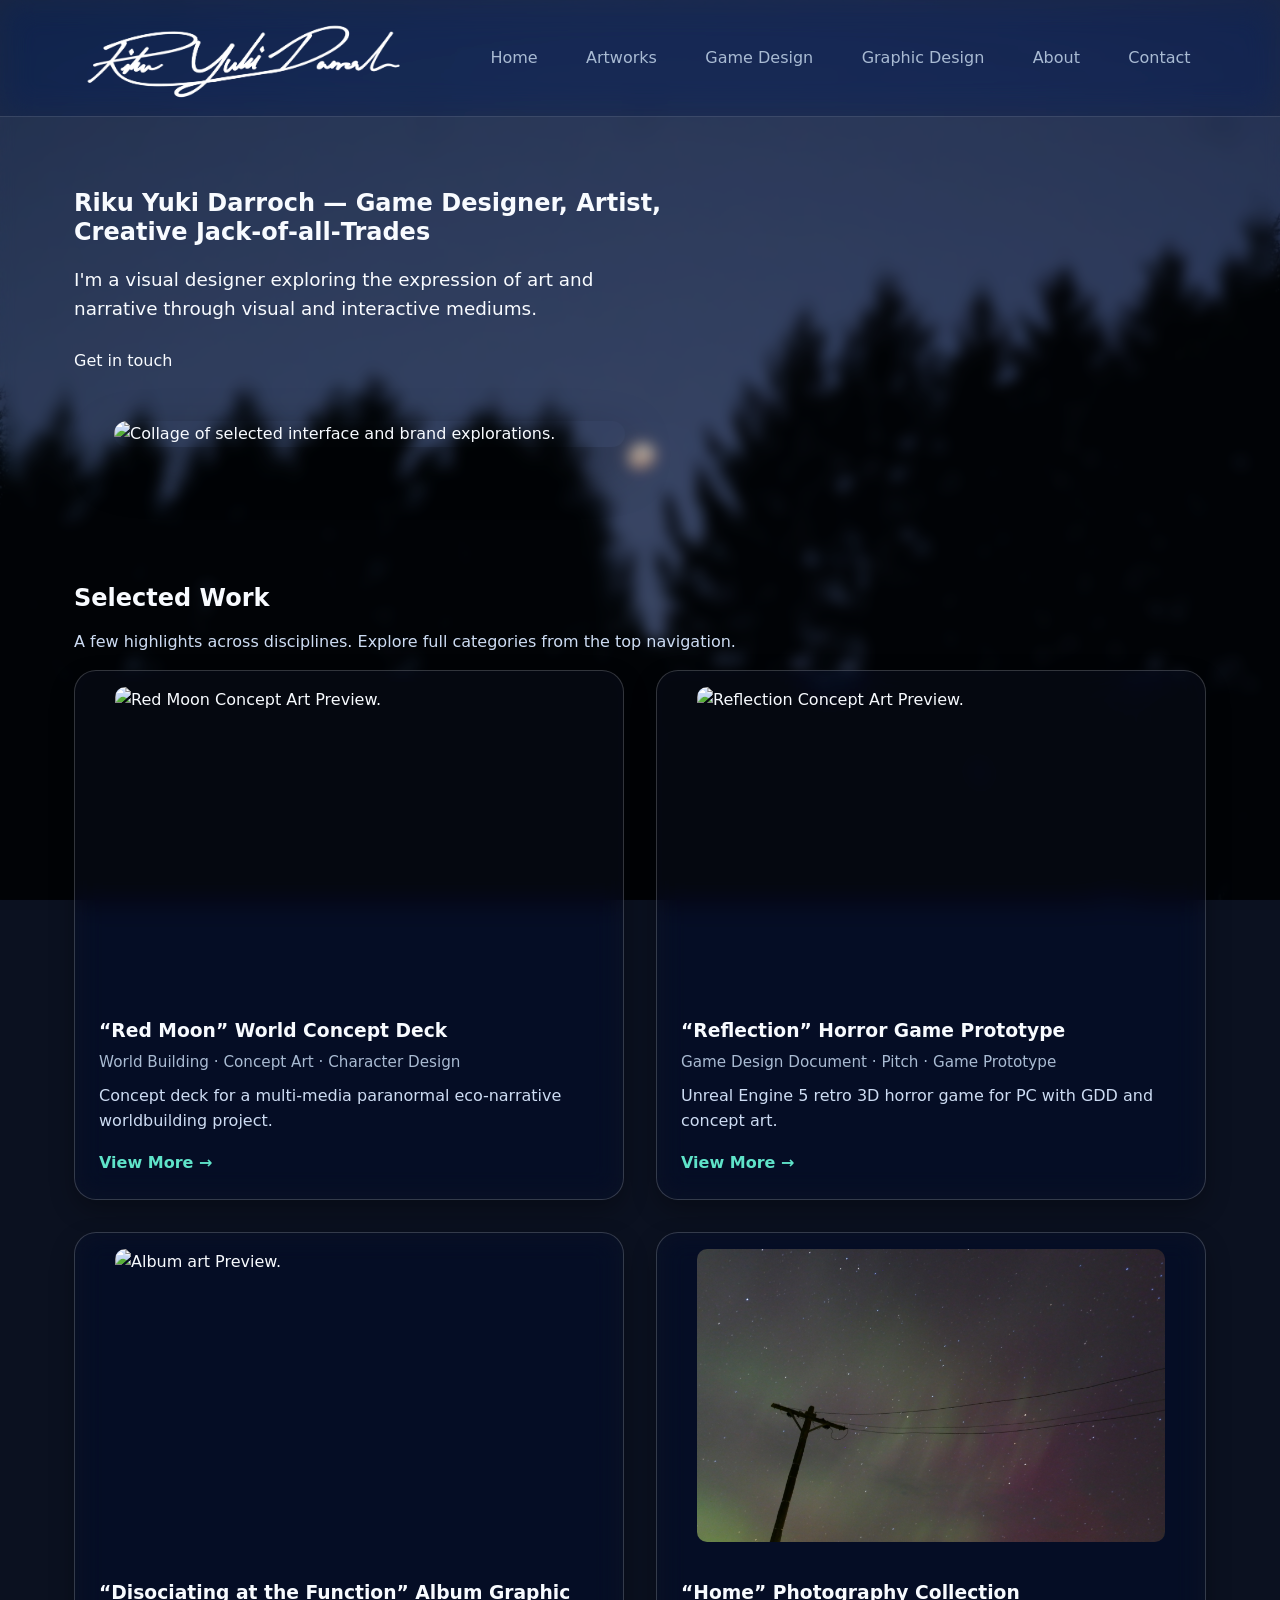
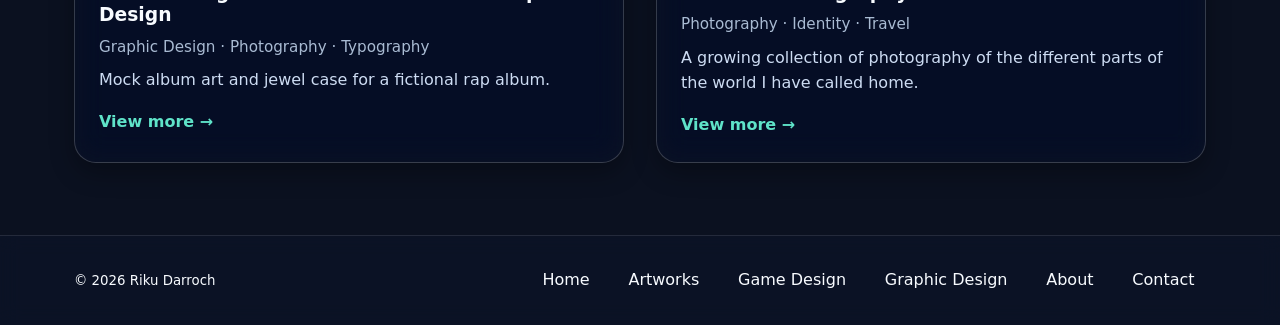
==== index.html @ 33947e93 "new project template page and changed contact page" ====
<!DOCTYPE html>
<html lang="en">
<head>
  <meta charset="UTF-8" />
  <meta name="viewport" content="width=device-width, initial-scale=1" />
  <title>Riku Yuki Darroch Portfolio</title>
  <meta name="description" content="Riku Yuki Darroch Portfolio" />
  <link rel="stylesheet" href="styles.css" />
  <style>
    :focus-visible { outline: 2px solid currentColor; outline-offset: 3px; }
    @media (prefers-reduced-motion: reduce) {
      *,*::before,*::after { animation-duration:.01ms!important; transition-duration:.01ms!important; scroll-behavior:auto!important; }
    }
    /* Inline helper – you can move this into styles.css */

  </style>
</head>
<body>

  <!-- Single background pair -->
  <div class="bg-image" aria-hidden="true"></div>
  <div class="bg-blur"  aria-hidden="true"></div>

  <a class="skip-link" href="#main-content">Skip to content</a>

 <header class="site-header" role="banner">
  <div class="container">
    <a class="brand" href="index.html" aria-label="Home">
      <img class="brand-logo" src="LOGO.png" alt="Riku Yuki Darroch logo" />
    </a>

    <nav class="site-nav" aria-label="Primary">
      <button class="nav-toggle" aria-expanded="false" aria-controls="primary-menu">
        <span class="sr-only">Toggle navigation</span>
        <span class="hamburger" aria-hidden="true"></span>
      </button>
      <ul id="primary-menu">
        <li><a href="index.html">Home</a></li>
        <li><a href="artworks.html">Artworks</a></li>
        <li><a href="game-design.html">Game Design</a></li>
        <li><a href="graphic-design.html">Graphic Design</a></li>
        <li><a href="about.html">About</a></li>
        <li><a href="contact.html">Contact</a></li>
      </ul>
    </nav>
  </div>
</header>
  <main id="main-content">
    <!-- Hero / Intro -->
    <section class="hero" aria-labelledby="hero-title">
      <div class="container">
        <div class="grid hero-grid">
          <div class="hero-content">
            <h1 id="hero-title">Riku Yuki Darroch — Game Designer, Artist, Creative Jack‑of‑all‑Trades</h1>
            <p class="lead">
              I'm a visual designer exploring the expression of art and narrative through visual and interactive mediums.
            </p>
            <div class="hero-cta">
              <a class="nav-link--cta" href="contact.html">Get in touch</a>
            </div>
          </div>
          <figure class="hero-figure">
            <img src="images/hero-cover.jpg" alt="Collage of selected interface and brand explorations." loading="eager" />
          </figure>
        </div>
      </div>
    </section>

    <!-- Selected Work -->
    <section id="work" class="work" aria-labelledby="work-title">
      <div class="container">
        <h2 id="work-title">Selected Work</h2>
        <p class="section-intro">A few highlights across disciplines. Explore full categories from the top navigation.</p>

        <div class="grid grid-portfolio">
          <!-- Card 1 -->
          <article class="card project">
            <a class="project-link" href="project-template.html">
              <figure class="project-thumb">
                <img src="almost done.png" alt="Red Moon Concept Art Preview." loading="lazy" />
              </figure>
              <div class="project-meta">
                <h3 class="project-title">“Red Moon” World Concept Deck</h3>
                <p class="project-tags">World Building · Concept Art · Character Design</p>
                <p class="project-blurb">Concept deck for a multi‑media paranormal eco‑narrative worldbuilding project.</p>
                <span class="project-cta">View More →</span>
              </div>
            </a>
          </article>

          <!-- Card 2 -->
          <article class="card project">
            <a class="project-link" href="case-studies/project-02.html">
              <figure class="project-thumb">
                <img src="images/project-02-thumb.jpg" alt="Reflection Concept Art Preview." loading="lazy" />
              </figure>
              <div class="project-meta">
                <h3 class="project-title">“Reflection” Horror Game Prototype</h3>
                <p class="project-tags">Game Design Document · Pitch · Game Prototype</p>
                <p class="project-blurb">Unreal Engine 5 retro 3D horror game for PC with GDD and concept art.</p>
                <span class="project-cta">View More →</span>
              </div>
            </a>
          </article>

          <!-- Card 3 -->
          <article class="card project">
            <a class="project-link" href="case-studies/project-03.html">
              <figure class="project-thumb">
                <img src="album cover art.png" alt="Album art Preview." loading="lazy" />
              </figure>
              <div class="project-meta">
                <h3 class="project-title">“Disociating at the Function” Album Graphic Design</h3>
                <p class="project-tags">Graphic Design · Photography · Typography</p>
                <p class="project-blurb">Mock album art and jewel case for a fictional rap album.</p>
                <span class="project-cta">View more →</span>
              </div>
            </a>
          </article>

          <!-- Card 4 -->
          <article class="card project">
            <a class="project-link" href="case-studies/project-04.html">
              <figure class="project-thumb">
                <img src="3E7825E3-E6DF-45F9-88AA-05536A53BCD9-7484-000002D0C700F917.jpg" alt="Photography Preview." loading="lazy" />
              </figure>
              <div class="project-meta">
                <h3 class="project-title">“Home” Photography Collection</h3>
                <p class="project-tags">Photography · Identity · Travel</p>
                <p class="project-blurb">A growing collection of photography of the different parts of the world I have called home.</p>
                <span class="project-cta">View more →</span>
              </div>
            </a>
          </article>
        </div>
      </div>
    </section>
  </main>

  <footer class="site-footer">
    <div class="container footer-grid">
      <small>&copy; <span id="year"></span> Riku Darroch</small>
      <nav aria-label="Footer">
        <ul class="footer-links">
          <li><a href="index.html" aria-current="page">Home</a></li>
          <li><a href="artworks.html">Artworks</a></li>
          <li><a href="game-design.html">Game Design</a></li>
          <li><a href="graphic-design.html">Graphic Design</a></li>
          <li><a href="about.html">About</a></li>
          <li><a class="nav-link--cta" href="contact.html">Contact</a></li>
        </ul>
      </nav>
    </div>
  </footer>

  <script>
    // Year
    document.getElementById('year').textContent = new Date().getFullYear();

    // Mobile nav toggle
    const toggle = document.querySelector('.nav-toggle');
    const menu = document.getElementById('primary-menu');
    if (toggle && menu) {
      toggle.addEventListener('click', () => {
        const expanded = toggle.getAttribute('aria-expanded') === 'true';
        toggle.setAttribute('aria-expanded', String(!expanded));
        menu.classList.toggle('open', !expanded);
      });
    }
  </script>
</body>
</html>
---- styles.css ----
/*
  styles.css — Dusk Bebop GLASS (Lower-Blur) Theme
  Change request: dial Gaussian blur DOWN for background veil + glass panels.
  - Background photo behind everything
  - Softer blur veil (from 20px → 14px)
  - Glass panels reduced (22/26/20px → 16/18/14px)
  - Corner lens refraction reduced (32px → 22px)
  - No film grain, no logo glow
  Image file: AA592C54-6F62-449D-886C-AB0933FF5377-3468-000000D1F13F3296.jpg
*/

/* =============================
   1) Tokens (solid poster tones)
   ============================= */
:root{
  --ink-900:#07090d;    --ink-800:#0b1120;    --ink-700:#101a33;    --ink-600:#162449;
  --text-100:#f8fbff;   --text-200:#cddcf3;   --text-300:#a9bbd3;
  --moon:#f1e6c7;       --cyan:#00e0ff;       --teal:#5fe3c9;       --coral:#ff5470;
  --line-1:#283a60;     --line-0:#1f2c49;
  --radius:14px; --radius-lg:22px;
  --shadow-0:0 10px 24px rgba(0,0,0,.30);
  --shadow-1:0 20px 48px rgba(0,0,0,.40);
  --max-w:1180px;
  --space-1:.25rem; --space-2:.5rem; --space-3:.75rem; --space-4:1rem; --space-5:1.5rem; --space-6:2rem; --space-7:3rem; --space-8:4.5rem;
  --font: ui-sans-serif, system-ui, -apple-system, Segoe UI, Inter, Roboto, Helvetica, Arial, "Apple Color Emoji", "Segoe UI Emoji";
}
@media (prefers-color-scheme: dark){ :root{ color-scheme: dark; } }

/* =============================
   2) Base
   ============================= */
*{ box-sizing:border-box; }
html,body{ height:100%; }
body{ margin:0; font-family:var(--font); line-height:1.6; color:var(--text-100); background: var(--ink-800); position:relative; overflow-x:hidden; }
img{ display:block; max-width:100%; height:auto; border-radius:calc(var(--radius) - 4px); }
a{ color:inherit; text-decoration:none; }
p{ color:var(--text-200); }

h1,h2,h3{ line-height:1.2; margin:0 0 var(--space-4); color:var(--text-100); }
.lead{ font-size:1.15rem; color:var(--text-100); }
.muted{ color:var(--text-300); }

.container{ width:100%; max-width:var(--max-w); margin-inline:auto; padding:0 var(--space-5); position:relative; z-index:3; }
.grid{ display:grid; gap:var(--space-6); }

:focus-visible{ outline:2px solid var(--cyan); outline-offset:3px; }
.skip-link{ position:absolute; left:-9999px; top:auto; width:1px; height:1px; overflow:hidden; z-index:10; }
.skip-link:focus-visible{ left:var(--space-4); top:var(--space-4); padding:var(--space-3) var(--space-4); background:var(--cyan); color:#001018; border-radius:8px; font-weight:800; }

/* =============================
   3) Background layers
   ============================= */
.bg-image{
  position:fixed; inset:0; z-index:0;
  background-image:url('AA592C54-6F62-449D-886C-AB0933FF5377-3468-000000D1F13F3296.jpg');
  background-size:cover; background-position:center 40%; background-repeat:no-repeat; transform:translateZ(0);
}
.bg-blur{
  position:fixed; inset:0; z-index:1;
  background-color: rgba(5, 10, 20, .30);
  backdrop-filter: blur(7px);
  -webkit-backdrop-filter: blur(14px);
}

/* =============================
   4) Glass system (reduced blur) + corner refraction
   ============================= */
.glass{
  position: relative; background-color: rgba(16, 26, 51, .36);
  border: 1px solid rgba(255,255,255,.18); border-radius: var(--radius-lg,22px);
  box-shadow: var(--shadow-0);
  backdrop-filter: blur(16px) saturate(145%) contrast(110%);
  -webkit-backdrop-filter: blur(16px) saturate(145%) contrast(110%);
}
.glass--heavy{ backdrop-filter: blur(18px) saturate(155%) contrast(112%); -webkit-backdrop-filter: blur(18px) saturate(155%) contrast(112%); }

.glass::before{
  content:""; position:absolute; inset:0; pointer-events:none; border-radius:inherit;
  backdrop-filter: blur(22px) saturate(160%);
  -webkit-backdrop-filter: blur(22px) saturate(160%);
  -webkit-mask:
    radial-gradient(30px 30px at 16px 16px, #000 96%, transparent 100%),
    radial-gradient(30px 30px at calc(100% - 16px) 16px, #000 96%, transparent 100%),
    radial-gradient(30px 30px at 16px calc(100% - 16px), #000 96%, transparent 100%),
    radial-gradient(30px 30px at calc(100% - 16px) calc(100% - 16px), #000 96%, transparent 100%);
  mask:
    radial-gradient(30px 30px at 16px 16px, #000 96%, transparent 100%),
    radial-gradient(30px 30px at calc(100% - 16px) 16px, #000 96%, transparent 100%),
    radial-gradient(30px 30px at 16px calc(100% - 16px), #000 96%, transparent 100%),
    radial-gradient(30px 30px at calc(100% - 16px) calc(100% - 16px), #000 96%, transparent 100%);
  box-shadow: inset 0 0 0 1px rgba(255,255,255,.06), inset 0 0 28px rgba(255,255,255,.05);
}
.glass::after{ content:""; position:absolute; inset:0; pointer-events:none; border-radius:inherit; border:1px solid rgba(255,255,255,.08); clip-path: inset(1px round calc(var(--radius-lg,22px) - 1px)); opacity:.9; }

/* =============================
   5) Header / Nav — glass, no glow
   ============================= */
/* Brand image logo — cleaner, bigger, no border */
.brand-logo{
  display:block;
  height:72px;           /* INCREASED size (was 56px) */
  width:auto;
  border-radius:0;       /* remove rounding */
  border:none;           /* remove border */
  box-shadow:none;       /* remove shadow */
  background:transparent;
  object-fit:contain;
}

/* Even larger on desktops */
@media (min-width: 900px){
  .brand-logo{
    height:84px;        /* looks great on wide navbars */
  }
}

/* Smaller on narrow phones */
@media (max-width: 480px){
  .brand-logo{
    height:60px;
  }
}

.site-header{
  position:sticky; top:0; z-index:5;
  background-color: rgba(16, 26, 51, .30);
  border-bottom:1px solid rgba(255,255,255,.14);
  backdrop-filter: blur(16px) saturate(145%) contrast(108%);
  -webkit-backdrop-filter: blur(16px) saturate(145%) contrast(108%);
}
.site-header .container{ display:flex; align-items:center; justify-content:space-between; padding:1.0rem var(--space-5); }
.brand{ display:flex; align-items:center; gap:.9rem; text-decoration:none; }

.site-nav ul{ list-style:none; display:flex; align-items:center; gap:1.1rem; margin:0; padding:0; }
.site-nav a{ display:inline-block; padding:.55rem .9rem; line-height:1; border-radius:10px; color:var(--text-300); border:1px solid transparent; }
.site-nav a:hover, .site-nav a:focus-visible{ color:var(--text-100); background-color: rgba(22,36,73,.40); border-color: rgba(255,255,255,.16); box-shadow: 0 6px 16px rgba(0,0,0,.22); }
.site-nav a[aria-current="page"]{ color:#061018; background-color: var(--moon); border-color: var(--moon); }

.nav-toggle{ display:none; width:52px; height:52px; border-radius:12px; border:1px solid rgba(255,255,255,.16); background-color: rgba(22,36,73,.40); color:var(--text-100); backdrop-filter: blur(8px); -webkit-backdrop-filter: blur(8px); }
.hamburger{ width:22px; height:2px; background:currentColor; position:relative; }
.hamburger::before,.hamburger::after{ content:""; position:absolute; left:0; width:22px; height:2px; background:currentColor; }
.hamburger::before{ top:-7px; } .hamburger::after{ top:7px; }
@media (max-width:900px){
  .nav-toggle{ display:block; }
  .site-nav ul{ position:absolute; right:var(--space-5); top: calc(56px + 18px); display:none; flex-direction:column; gap:.7rem; background-color: rgba(16,26,51,.38); border:1px solid rgba(255,255,255,.16); padding:.9rem; border-radius:14px; min-width:230px; backdrop-filter: blur(12px) saturate(135%); -webkit-backdrop-filter: blur(12px) saturate(135%); box-shadow: var(--shadow-1); }
  .site-nav ul.open{ display:flex; }
  .site-nav a{ width:100%; }
}

/* =============================
   6) Sections
   ============================= */
section{ padding: var(--space-8) 0; border-top: 1px solid rgba(255,255,255,.08); }
.hero{ padding: var(--space-8) 0 var(--space-7); border-top:none; }
.hero .container{ display:grid; grid-template-columns:1.2fr 1fr; gap: var(--space-7); align-items:center; }
@media (max-width:960px){ .hero .container{ grid-template-columns:1fr; } }
.hero-figure img{ border-radius: var(--radius-lg); box-shadow: var(--shadow-1); }
.hero-cta{ display:flex; gap: var(--space-4); margin-top: var(--space-5); }

/* =============================
   7) Cards / Grids — glass panels
   ============================= */
.grid-portfolio{ grid-template-columns:repeat(2,minmax(0,1fr)); }
@media (max-width:900px){ .grid-portfolio{ grid-template-columns:1fr; } }
.card{ position:relative; overflow:hidden; border-radius: var(--radius-lg); border:1px solid rgba(255,255,255,.18); background-color: rgba(16,26,51,.32); backdrop-filter: blur(14px) saturate(140%) contrast(108%); -webkit-backdrop-filter: blur(14px) saturate(140%) contrast(108%); box-shadow: var(--shadow-0); transition: transform .15s ease, box-shadow .2s ease, background-color .2s ease; }
.card:hover{ background-color: rgba(16,26,51,.38); transform: translateY(-2px); box-shadow: 0 18px 44px rgba(0,0,0,.40); }
.card.glass{}

.project-thumb img{ aspect-ratio:16/10; object-fit:cover; }
.project-meta{ padding: var(--space-5); }
.project-title{ margin: 0 0 var(--space-2); }
.project-tags{ color: var(--text-300); font-size:.95rem; margin:0 0 var(--space-2); }
.project-blurb{ color: var(--text-200); margin:0 0 var(--space-4); }
.project-cta{ color: var(--teal); font-weight:800; }

/* =============================
   8) Forms — inset glass fields
   ============================= */
.contact-form{ display:grid; gap: var(--space-4); max-width: 720px; }
.form-row{ display:grid; gap:.5rem; }
input,textarea{ width:100%; padding:.95rem 1rem; border-radius:12px; border:1px solid rgba(255,255,255,.16); background-color: rgba(16,26,51,.32); color:var(--text-100); backdrop-filter: blur(12px) saturate(135%); -webkit-backdrop-filter: blur(12px) saturate(135%); }
input::placeholder,textarea::placeholder{ color:#8ea0bd; }
input:focus-visible,textarea:focus-visible{ border-color: var(--cyan); outline-color: var(--cyan); }
/* ===== About page layout (image left, text right) ===== */
/* ===== About page layout (image left, text right) ===== */
.about-grid{
  display: grid;
  /* ⬆️ Increase the image column width to ~halfway back to original */
  grid-template-columns: min(420px, 45vw) 1fr; /* image ~420px max, up to 45% of viewport */
  gap: var(--space-7);
  align-items: start;
}

/* Portrait column — allow larger max width */
.about-photo{
  max-width: 420px;      /* was 280px; bigger but still controlled */
}
.about-photo img{
  width: 100%;
  height: auto;
  border-radius: var(--radius-lg);
  box-shadow: var(--shadow-1);
  object-fit: cover;
}

/* Text column */
.about-content{
  display: grid;
  gap: var(--space-5);
}

/* Tighter list spacing */
.about-list{
  margin: var(--space-3) 0;
  padding-left: 1.25em;
  color: var(--text-200);
}
.about-list li{ margin-bottom: .4rem; }

/* Responsive: stack on small screens */
@media (max-width: 900px){
  .about-grid{
    grid-template-columns: 1fr;
  }
  /* On small screens, keep the image a bit larger but still balanced */
  .about-photo{
    max-width: 520px;    /* allow a touch more width when stacked */
    margin-inline: auto; /* center the image above the text */
  }
}

/* =============================
   9) Footer — glass strip
   ============================= */
.site-footer{ border-top:1px solid rgba(255,255,255,.10); background-color: rgba(16,26,51,.30); backdrop-filter: blur(10px); -webkit-backdrop-filter: blur(10px); padding: var(--space-6) 0; }
.footer-grid{ display:flex; align-items:center; justify-content:space-between; gap:1rem; }
.footer-links{ list-style:none; display:flex; align-items:center; gap:1rem; margin:0; padding:0; }
.footer-links a{ padding:.45rem .65rem; border-radius:8px; border:1px solid transparent; }
.footer-links a:hover{ background-color: rgba(22,36,73,.36); border-color: rgba(255,255,255,.16); }
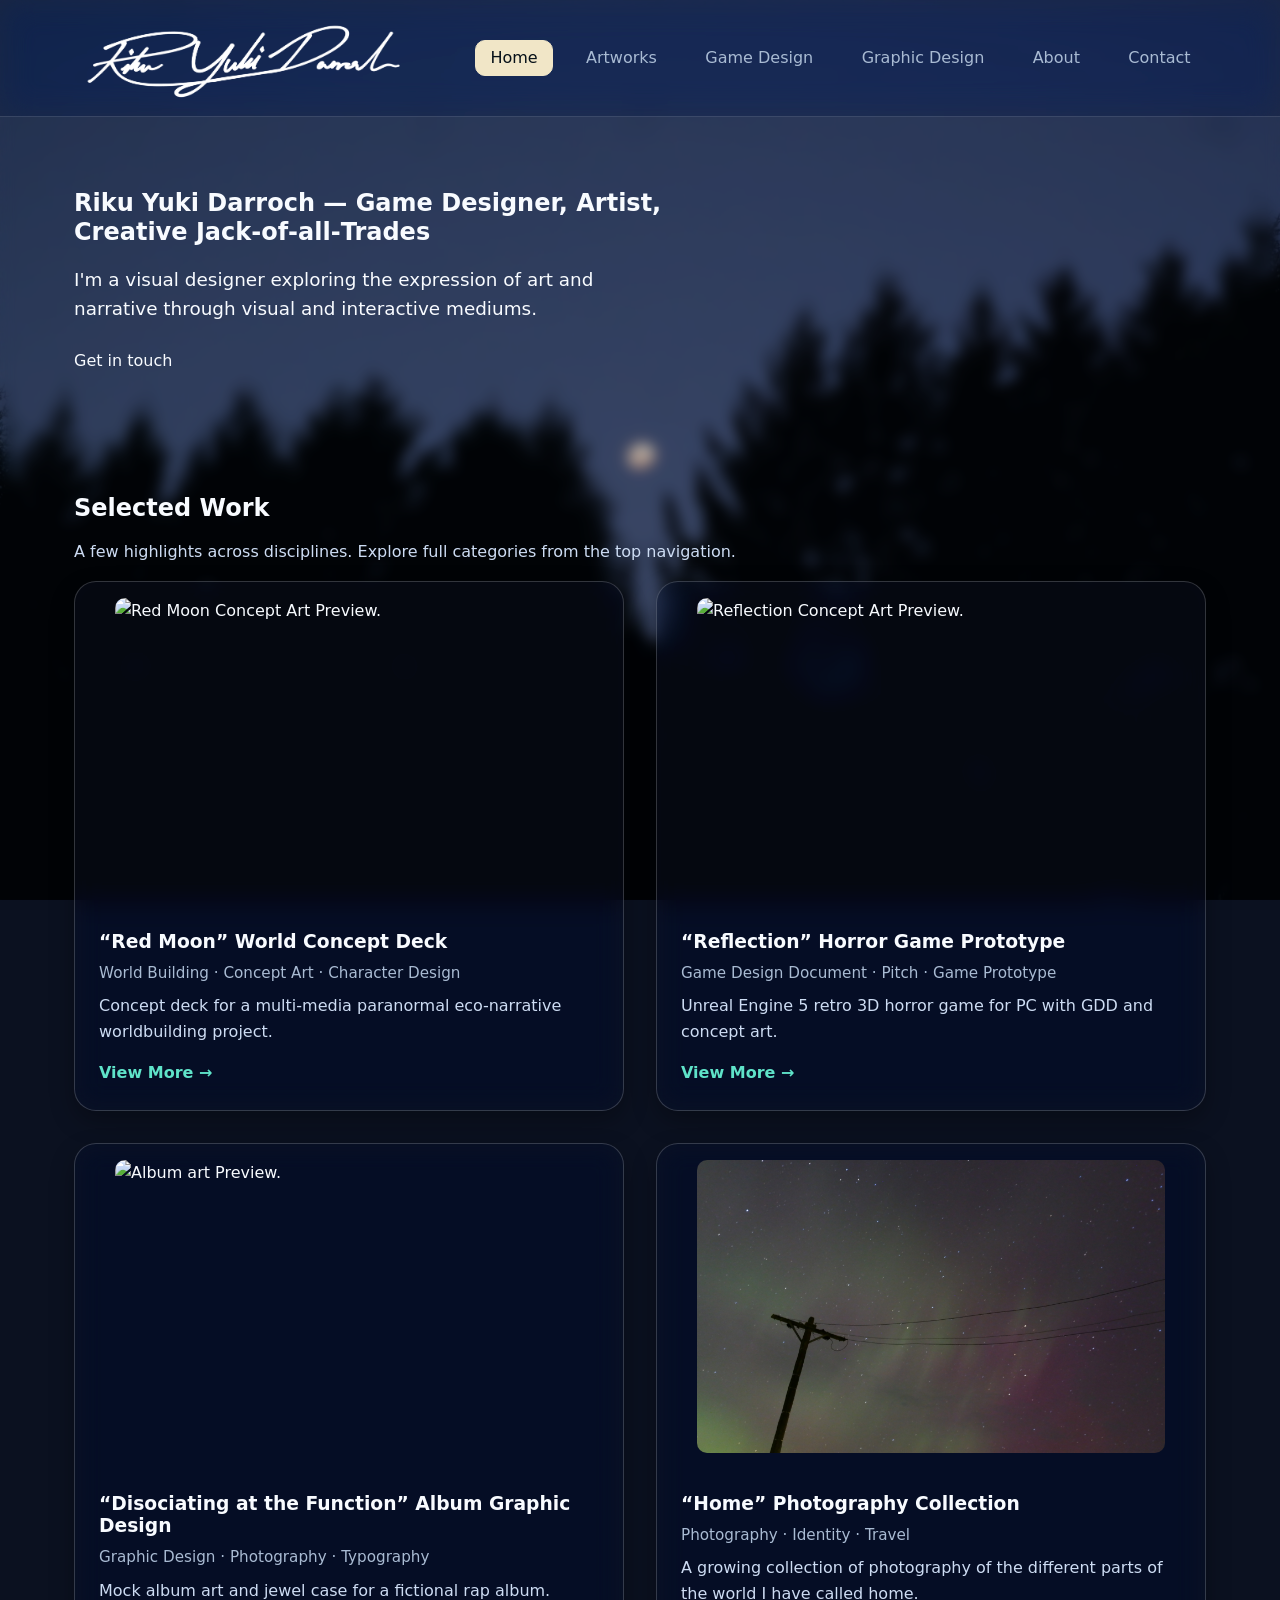
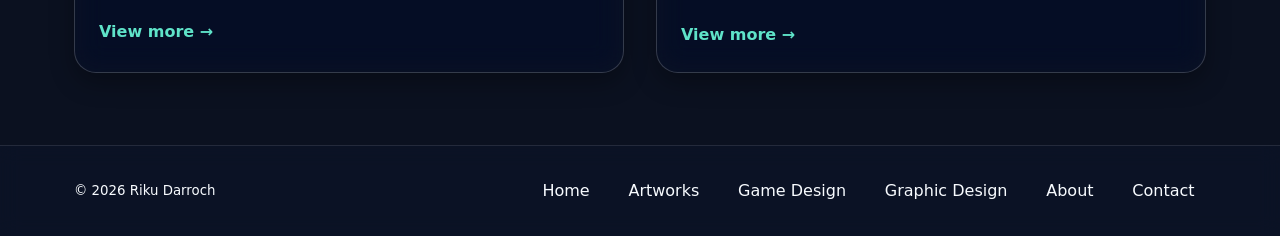
==== commit 4c7b5bbe: "changed layout of index.html and added tilt on project cards" ====
--- a/index.html
+++ b/index.html
@@ -9,10 +9,27 @@
   <style>
     :focus-visible { outline: 2px solid currentColor; outline-offset: 3px; }
     @media (prefers-reduced-motion: reduce) {
-      *,*::before,*::after { animation-duration:.01ms!important; transition-duration:.01ms!important; scroll-behavior:auto!important; }
-    }
-    /* Inline helper – you can move this into styles.css */
-
+      *, *::before, *::after { animation-duration: .01ms !important; transition-duration: .01ms !important; scroll-behavior: auto !important; }
+    }
+
+    /* ===== Hover-only tilt — you can move this to styles.css ===== */
+    .tilt-card{
+      transform: perspective(1000px) rotateX(0deg) rotateY(0deg);
+      transform-style: preserve-3d;
+      transition: transform 120ms ease;
+      will-change: transform;
+    }
+    .tilt-card.is-hovering{
+      transform: perspective(1000px)
+                 rotateX(var(--rx, 0deg))
+                 rotateY(var(--ry, 0deg));
+    }
+    .tilt-card[data-press="true"]{
+      transform: perspective(1000px)
+                 rotateX(calc(var(--rx, 0deg) * .85))
+                 rotateY(calc(var(--ry, 0deg) * .85))
+                 scale(.995);
+    }
   </style>
 </head>
 <body>
@@ -23,28 +40,29 @@
 
   <a class="skip-link" href="#main-content">Skip to content</a>
 
- <header class="site-header" role="banner">
-  <div class="container">
-    <a class="brand" href="index.html" aria-label="Home">
-      <img class="brand-logo" src="LOGO.png" alt="Riku Yuki Darroch logo" />
-    </a>
-
-    <nav class="site-nav" aria-label="Primary">
-      <button class="nav-toggle" aria-expanded="false" aria-controls="primary-menu">
-        <span class="sr-only">Toggle navigation</span>
-        <span class="hamburger" aria-hidden="true"></span>
-      </button>
-      <ul id="primary-menu">
-        <li><a href="index.html">Home</a></li>
-        <li><a href="artworks.html">Artworks</a></li>
-        <li><a href="game-design.html">Game Design</a></li>
-        <li><a href="graphic-design.html">Graphic Design</a></li>
-        <li><a href="about.html">About</a></li>
-        <li><a href="contact.html">Contact</a></li>
-      </ul>
-    </nav>
-  </div>
-</header>
+  <header class="site-header" role="banner">
+    <div class="container">
+      <a class="brand" href="index.html" aria-label="Home">
+        <img class="brand-logo" src="LOGO.png" alt="Riku Yuki Darroch logo" />
+      </a>
+
+      <nav class="site-nav" aria-label="Primary">
+        <button class="nav-toggle" aria-expanded="false" aria-controls="primary-menu">
+          <span class="sr-only">Toggle navigation</span>
+          <span class="hamburger" aria-hidden="true"></span>
+        </button>
+        <ul id="primary-menu">
+          <li><a href="index.html" aria-current="page">Home</a></li>
+          <li><a href="artworks.html">Artworks</a></li>
+          <li><a href="game-design.html">Game Design</a></li>
+          <li><a href="graphic-design.html">Graphic Design</a></li>
+          <li><a href="about.html">About</a></li>
+          <li><a href="contact.html">Contact</a></li>
+        </ul>
+      </nav>
+    </div>
+  </header>
+
   <main id="main-content">
     <!-- Hero / Intro -->
     <section class="hero" aria-labelledby="hero-title">
@@ -57,11 +75,7 @@
             </p>
             <div class="hero-cta">
               <a class="nav-link--cta" href="contact.html">Get in touch</a>
-            </div>
-          </div>
-          <figure class="hero-figure">
-            <img src="images/hero-cover.jpg" alt="Collage of selected interface and brand explorations." loading="eager" />
-          </figure>
+         
         </div>
       </div>
     </section>
@@ -73,8 +87,8 @@
         <p class="section-intro">A few highlights across disciplines. Explore full categories from the top navigation.</p>
 
         <div class="grid grid-portfolio">
-          <!-- Card 1 -->
-          <article class="card project">
+          <!-- Card 1 (tilt enabled) -->
+          <article class="card project tilt-card">
             <a class="project-link" href="project-template.html">
               <figure class="project-thumb">
                 <img src="almost done.png" alt="Red Moon Concept Art Preview." loading="lazy" />
@@ -88,8 +102,8 @@
             </a>
           </article>
 
-          <!-- Card 2 -->
-          <article class="card project">
+          <!-- Card 2 (tilt enabled) -->
+          <article class="card project tilt-card">
             <a class="project-link" href="case-studies/project-02.html">
               <figure class="project-thumb">
                 <img src="images/project-02-thumb.jpg" alt="Reflection Concept Art Preview." loading="lazy" />
@@ -103,8 +117,8 @@
             </a>
           </article>
 
-          <!-- Card 3 -->
-          <article class="card project">
+          <!-- Card 3 (tilt enabled) -->
+          <article class="card project tilt-card">
             <a class="project-link" href="case-studies/project-03.html">
               <figure class="project-thumb">
                 <img src="album cover art.png" alt="Album art Preview." loading="lazy" />
@@ -118,8 +132,8 @@
             </a>
           </article>
 
-          <!-- Card 4 -->
-          <article class="card project">
+          <!-- Card 4 (tilt enabled) -->
+          <article class="card project tilt-card">
             <a class="project-link" href="case-studies/project-04.html">
               <figure class="project-thumb">
                 <img src="3E7825E3-E6DF-45F9-88AA-05536A53BCD9-7484-000002D0C700F917.jpg" alt="Photography Preview." loading="lazy" />
@@ -158,15 +172,66 @@
     document.getElementById('year').textContent = new Date().getFullYear();
 
     // Mobile nav toggle
-    const toggle = document.querySelector('.nav-toggle');
-    const menu = document.getElementById('primary-menu');
-    if (toggle && menu) {
+    (function(){
+      const toggle = document.querySelector('.nav-toggle');
+      const menu   = document.getElementById('primary-menu');
+      if (!toggle || !menu) return;
       toggle.addEventListener('click', () => {
         const expanded = toggle.getAttribute('aria-expanded') === 'true';
         toggle.setAttribute('aria-expanded', String(!expanded));
         menu.classList.toggle('open', !expanded);
       });
-    }
+    })();
+
+    // ===== Hover-only Tilt (only on project cards) =====
+    (function(){
+      const prefersReduced = window.matchMedia('(prefers-reduced-motion: reduce)').matches;
+      if (prefersReduced) return;
+
+      const cards = Array.from(document.querySelectorAll('.card.project.tilt-card'));
+      if (!cards.length) return;
+
+      const MAX_DEG = 6; // adjust intensity
+
+      function setTilt(el, e){
+        const r = el.getBoundingClientRect();
+        if (!r.width || !r.height) return;
+
+        const mx = (e.clientX - r.left) / r.width;   // 0..1
+        const my = (e.clientY - r.top)  / r.height;  // 0..1
+
+        const dx = mx - 0.5;
+        const dy = my - 0.5;
+
+        const ry =  MAX_DEG * dx;  // left/right
+        const rx = -MAX_DEG * dy;  // up/down (invert Y)
+
+        el.style.setProperty('--ry', ry.toFixed(2) + 'deg');
+        el.style.setProperty('--rx', rx.toFixed(2) + 'deg');
+      }
+      function resetTilt(el){
+        el.style.setProperty('--ry', '0deg');
+        el.style.setProperty('--rx', '0deg');
+        el.classList.remove('is-hovering');
+      }
+
+      cards.forEach(el => {
+        el.addEventListener('mouseenter', () => {
+          el.classList.add('is-hovering');
+        });
+        el.addEventListener('mousemove', (e) => {
+          if (!el.classList.contains('is-hovering')) return;
+          setTilt(el, e);
+        });
+        el.addEventListener('mouseleave', () => {
+          resetTilt(el);
+        });
+
+        // Optional pressed feel
+        el.addEventListener('mousedown', () => el.setAttribute('data-press','true'));
+        window.addEventListener('mouseup',   () => el.removeAttribute('data-press'));
+      });
+    })();
   </script>
 </body>
-</html>
+</html>
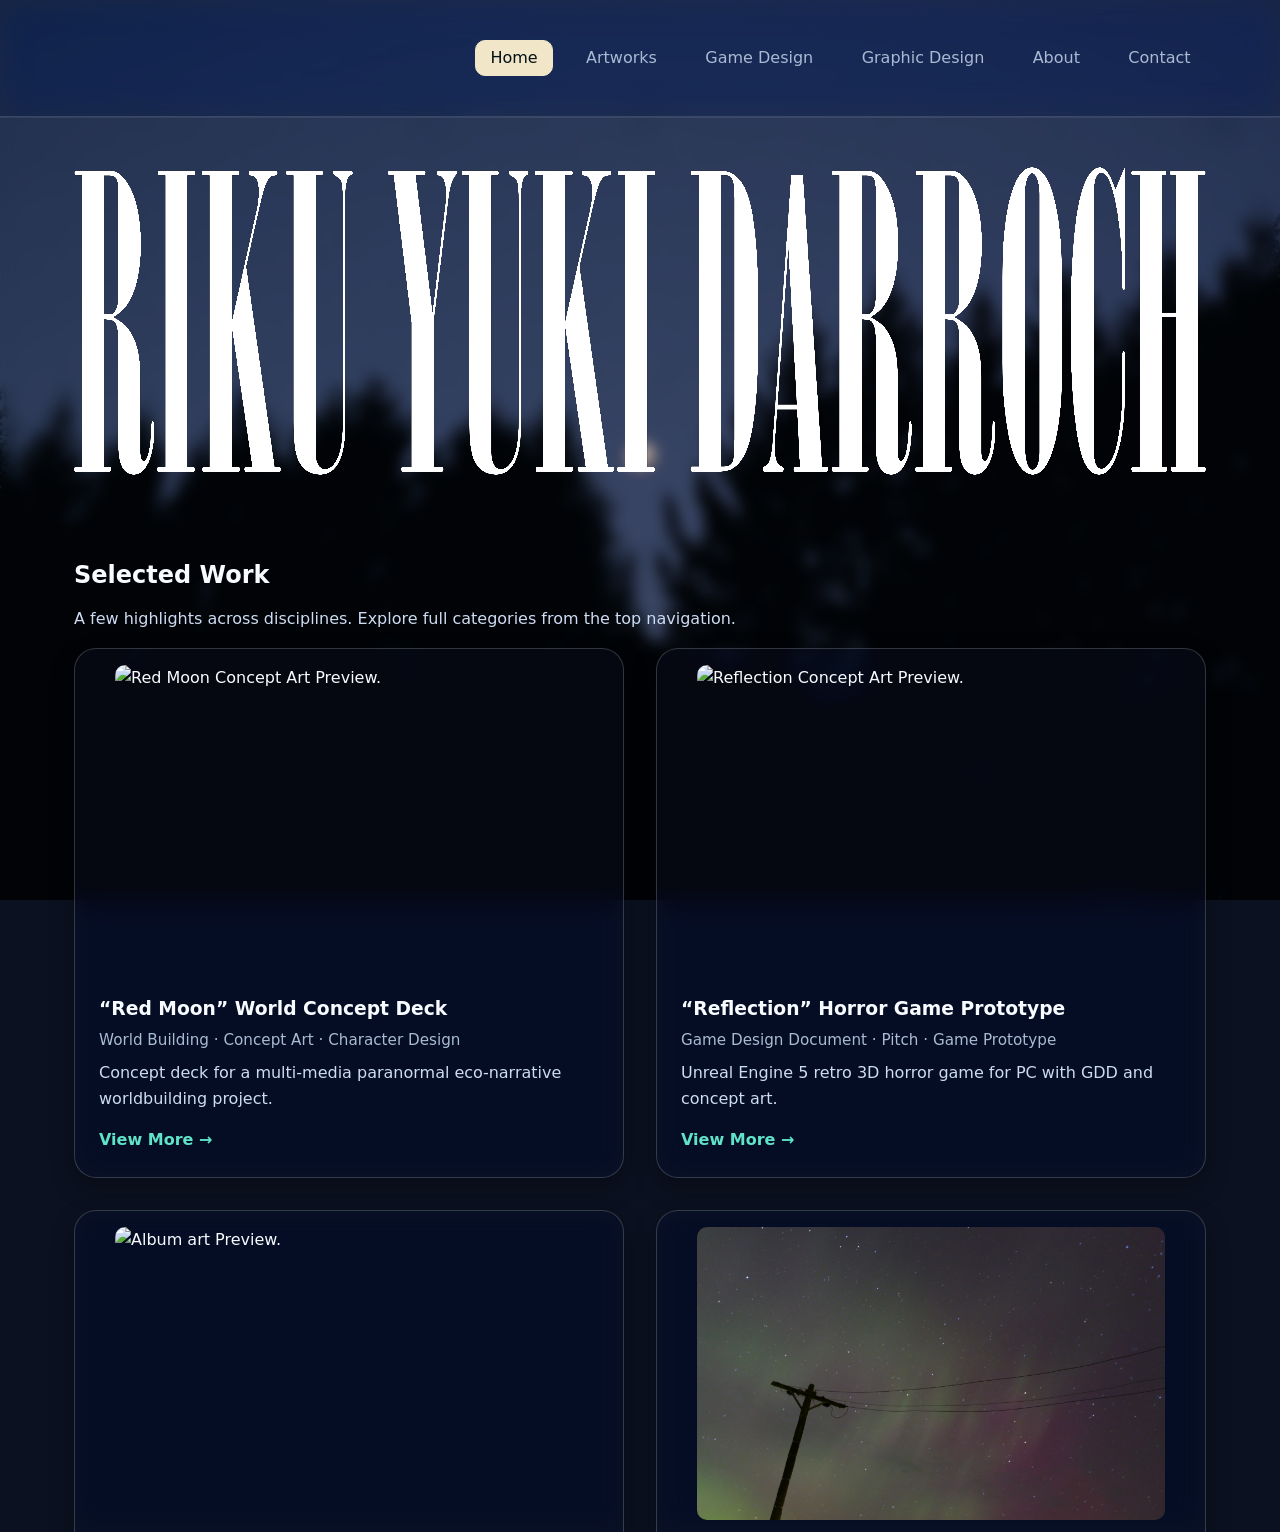
==== commit 705037ff: "new logo and chromatic abbaration effect" ====
--- a/index.html
+++ b/index.html
@@ -5,14 +5,114 @@
   <meta name="viewport" content="width=device-width, initial-scale=1" />
   <title>Riku Yuki Darroch Portfolio</title>
   <meta name="description" content="Riku Yuki Darroch Portfolio" />
+
+  <!-- Site stylesheet -->
   <link rel="stylesheet" href="styles.css" />
+
   <style>
     :focus-visible { outline: 2px solid currentColor; outline-offset: 3px; }
     @media (prefers-reduced-motion: reduce) {
-      *, *::before, *::after { animation-duration: .01ms !important; transition-duration: .01ms !important; scroll-behavior: auto !important; }
-    }
-
-    /* ===== Hover-only tilt — you can move this to styles.css ===== */
+      *, *::before, *::after {
+        animation-duration:.01ms!important; transition-duration:.01ms!important; scroll-behavior:auto!important;
+      }
+    }
+
+    /* =========================
+       Collapsing Body Masthead
+       ========================= */
+    :root{
+      --masthead-maxh: clamp(180px, 24vw, 420px); /* visual cap while expanded */
+      --masthead-pad: clamp(16px, 3vw, 32px);
+      --masthead-t: 260ms;
+      --page-maxw: 1180px; /* align with your site width */
+    }
+
+    .masthead-body{
+      position: relative;
+      z-index: 2;
+      margin: 0;
+      padding: var(--masthead-pad) 0;
+      max-height: calc(var(--masthead-maxh) + var(--masthead-pad) * 2);
+      overflow: hidden;
+      transition: max-height var(--masthead-t) ease,
+                  padding var(--masthead-t) ease,
+                  opacity var(--masthead-t) ease;
+      opacity: 1;
+    }
+    .masthead-inner{
+      max-width: var(--page-maxw);
+      margin-inline: auto;
+      padding: 0 var(--space-5);
+      display: grid;
+      gap: clamp(8px, 1.5vw, 16px);
+      place-items: center;
+      text-align: center;
+      position: relative;
+    }
+
+    /* Logo + WebGL overlay container */
+    .logo-distort{
+      position: relative;
+      width: 100%;
+    }
+    .logo-distort canvas{
+      position: absolute;
+      inset: 0;
+      width: 100%;
+      height: 100%;
+      background: transparent; /* ensure canvas is transparent */
+      display: none;           /* enabled via JS when GL starts */
+    }
+    .logo-distort.gl-active canvas{ display: block; }
+    .logo-distort.gl-active .logo-wide{ opacity: 0; } /* hide fallback while GL active */
+
+    /* Fallback big logo image (also drives canvas sizing) */
+    .logo-wide{
+      display: block;
+      width: 100%;
+      height: auto;
+      object-fit: contain;
+      filter: drop-shadow(0 8px 24px rgba(0,0,0,.35));
+      transition: opacity var(--masthead-t) ease;
+    }
+
+    /* Centered tagline under the logo */
+    .masthead-tagline{
+      /* If your headings use a custom font, put it here to match exactly */
+      /* font-family: "Poppins", ui-sans-serif, system-ui, -apple-system, "Segoe UI", Roboto, Helvetica, Arial, sans-serif; */
+      font-weight: 700;
+      letter-spacing: .3px;
+      font-size: clamp(18px, 2.2vw, 28px);
+      line-height: 1.15;
+      color: var(--text-100);
+      margin: 0;
+      width: 100%;
+      text-align: center;
+    }
+
+    /* Hide the small header logo at the very top to avoid double-branding */
+    body:not(.is-scrolled) .site-header .brand-logo{
+      opacity: 0;
+      transform: translateY(4px) scale(.96);
+      pointer-events: none;
+      transition: opacity var(--masthead-t) ease, transform var(--masthead-t) ease;
+    }
+    /* Collapse masthead & reveal small header logo on scroll */
+    body.is-scrolled .masthead-body{
+      max-height: 0;
+      padding: 0;
+      opacity: 0;
+    }
+    body.is-scrolled .site-header .brand-logo{
+      opacity: 1;
+      transform: none;
+      pointer-events: auto;
+      transition: opacity var(--masthead-t) ease, transform var(--masthead-t) ease;
+    }
+
+    /* =========================
+       Hover-only tilt for cards
+       ========================= */
     .tilt-card{
       transform: perspective(1000px) rotateX(0deg) rotateY(0deg);
       transform-style: preserve-3d;
@@ -40,6 +140,7 @@
 
   <a class="skip-link" href="#main-content">Skip to content</a>
 
+  <!-- Header -->
   <header class="site-header" role="banner">
     <div class="container">
       <a class="brand" href="index.html" aria-label="Home">
@@ -63,23 +164,18 @@
     </div>
   </header>
 
+  <!-- BODY-LEVEL MASTHEAD (in flow; GL overlay lives here) -->
+  <section class="masthead-body" aria-label="Site masthead">
+    <div class="masthead-inner">
+      <div class="logo-distort" data-logo-src="LOGO.png">
+        <img class="logo-wide" src="LOGO.png" alt="RIKU YUKI DARROCH wordmark" />
+        <canvas id="logoGL" aria-hidden="true"></canvas>
+      </div>
+      <h2 class="masthead-tagline">Artist, Designer, Creative Jack of All Trades</h2>
+    </div>
+  </section>
+
   <main id="main-content">
-    <!-- Hero / Intro -->
-    <section class="hero" aria-labelledby="hero-title">
-      <div class="container">
-        <div class="grid hero-grid">
-          <div class="hero-content">
-            <h1 id="hero-title">Riku Yuki Darroch — Game Designer, Artist, Creative Jack‑of‑all‑Trades</h1>
-            <p class="lead">
-              I'm a visual designer exploring the expression of art and narrative through visual and interactive mediums.
-            </p>
-            <div class="hero-cta">
-              <a class="nav-link--cta" href="contact.html">Get in touch</a>
-         
-        </div>
-      </div>
-    </section>
-
     <!-- Selected Work -->
     <section id="work" class="work" aria-labelledby="work-title">
       <div class="container">
@@ -183,29 +279,289 @@
       });
     })();
 
-    // ===== Hover-only Tilt (only on project cards) =====
+    // Collapsing masthead: toggle 'is-scrolled' on body
+    (function(){
+      const prefersReduced = window.matchMedia('(prefers-reduced-motion: reduce)').matches;
+      const THRESHOLD = 40; // px after which masthead collapses
+      function update(){
+        if (window.scrollY > THRESHOLD) document.body.classList.add('is-scrolled');
+        else document.body.classList.remove('is-scrolled');
+      }
+      window.addEventListener('scroll', () => { if (!prefersReduced) update(); }, { passive: true });
+      window.addEventListener('load', update);
+    })();
+
+    // =========================
+    // WebGL Logo Distortion + Chromatic Aberration (big logo only)
+    // + smooth return to original when mouse leaves
+    // + robust resizing on expand/collapse
+    // =========================
     (function(){
       const prefersReduced = window.matchMedia('(prefers-reduced-motion: reduce)').matches;
       if (prefersReduced) return;
 
+      const holder = document.querySelector('.logo-distort');
+      const img = holder?.querySelector('.logo-wide');
+      const canvas = holder?.querySelector('#logoGL');
+      if (!holder || !img || !canvas) return;
+
+      // Transparent canvas + non-premultiplied alpha for correct page blending
+      const gl = canvas.getContext('webgl', { alpha: true, antialias: true, premultipliedAlpha: false }) ||
+                 canvas.getContext('experimental-webgl');
+      if (!gl) return; // fallback: keep static image
+
+      gl.enable(gl.BLEND);
+      gl.blendFunc(gl.SRC_ALPHA, gl.ONE_MINUS_SRC_ALPHA);
+      gl.clearColor(0,0,0,0); // fully transparent
+
+      // Show GL, hide static fallback (fallback keeps layout height)
+      holder.classList.add('gl-active');
+
+      // ---------- Shader sources ----------
+      const VS = `
+        attribute vec2 a_pos;
+        attribute vec2 a_uv;
+        varying vec2 v_uv;
+        void main(){
+          v_uv = a_uv;
+          gl_Position = vec4(a_pos, 0.0, 1.0);
+        }
+      `;
+
+      const FS = `
+        precision mediump float;
+        varying vec2 v_uv;
+        uniform sampler2D u_tex;
+        uniform vec2 u_res;
+        uniform vec2 u_mouse;     // 0..1 (UV orientation: bottom-up after flip)
+        uniform float u_time;
+        uniform float u_strength; // base displacement magnitude
+        uniform float u_radius;   // influence radius
+        uniform float u_ca;       // chromatic aberration magnitude
+        uniform float u_mix;      // 0..1, fades effect on/off (0 = original logo)
+
+        float hash(vec2 p){ return fract(sin(dot(p, vec2(127.1,311.7))) * 43758.5453123); }
+        float noise(vec2 p){
+          vec2 i = floor(p), f = fract(p);
+          float a = hash(i);
+          float b = hash(i + vec2(1.0, 0.0));
+          float c = hash(i + vec2(0.0, 1.0));
+          float d = hash(i + vec2(1.0, 1.0));
+          vec2 u = f*f*(3.0-2.0*f);
+          return mix(mix(a,b,u.x), mix(c,d,u.x), u.y);
+        }
+
+        void main(){
+          vec2 uv = v_uv;
+          vec2 m  = u_mouse;
+
+          vec2 d  = uv - m;
+          float r = length(d);
+          float f = smoothstep(u_radius, 0.0, r); // 0 at edge → 1 at center
+
+          float t  = u_time * 0.5;
+          float wob = noise(uv * 6.0 + vec2(t*0.7, t*1.1)) * 2.0 - 1.0;
+          vec2 dir = normalize(d + 1e-6);
+
+          float mixAmt = clamp(u_mix, 0.0, 1.0);
+          vec2 disp = dir * f * (u_strength * (0.6 + 0.4*wob)) * mixAmt;
+
+          float caMag = u_ca * mixAmt;
+          vec2 caR =  disp * caMag;
+          vec2 caB = -disp * caMag;
+
+          vec2 baseUV = uv + disp;
+
+          vec4 rSamp = texture2D(u_tex, clamp(baseUV + caR, 0.0, 1.0));
+          vec4 gSamp = texture2D(u_tex, clamp(baseUV,       0.0, 1.0));
+          vec4 bSamp = texture2D(u_tex, clamp(baseUV + caB, 0.0, 1.0));
+
+          vec3 col = vec3(rSamp.r, gSamp.g, bSamp.b);
+          float a  = max(max(rSamp.a, gSamp.a), bSamp.a);
+
+          gl_FragColor = vec4(col, a); // preserve PNG alpha (transparent outside letters)
+        }
+      `;
+
+      // ---------- Build program ----------
+      function compile(type, src){
+        const sh = gl.createShader(type);
+        gl.shaderSource(sh, src);
+        gl.compileShader(sh);
+        if (!gl.getShaderParameter(sh, gl.COMPILE_STATUS)) {
+          console.warn(gl.getShaderInfoLog(sh));
+          gl.deleteShader(sh); return null;
+        }
+        return sh;
+      }
+      function program(vs, fs){
+        const p = gl.createProgram();
+        gl.attachShader(p, vs); gl.attachShader(p, fs);
+        gl.linkProgram(p);
+        if (!gl.getProgramParameter(p, gl.LINK_STATUS)) {
+          console.warn(gl.getProgramInfoLog(p));
+          gl.deleteProgram(p); return null;
+        }
+        return p;
+      }
+      const vs = compile(gl.VERTEX_SHADER, VS);
+      const fs = compile(gl.FRAGMENT_SHADER, FS);
+      const prog = program(vs, fs);
+      if (!prog) return;
+
+      // ---------- Geometry ----------
+      const buf = gl.createBuffer();
+      gl.bindBuffer(gl.ARRAY_BUFFER, buf);
+      const verts = new Float32Array([
+        // x, y, u, v
+        -1, -1, 0, 0,
+         1, -1, 1, 0,
+        -1,  1, 0, 1,
+         1,  1, 1, 1
+      ]);
+      gl.bufferData(gl.ARRAY_BUFFER, verts, gl.STATIC_DRAW);
+
+      const a_pos = gl.getAttribLocation(prog, 'a_pos');
+      const a_uv  = gl.getAttribLocation(prog, 'a_uv');
+      const STRIDE = 4 * Float32Array.BYTES_PER_ELEMENT;
+      gl.vertexAttribPointer(a_pos, 2, gl.FLOAT, false, STRIDE, 0);
+      gl.enableVertexAttribArray(a_pos);
+      gl.vertexAttribPointer(a_uv,  2, gl.FLOAT, false, STRIDE, 2*4);
+      gl.enableVertexAttribArray(a_uv);
+
+      // ---------- Uniforms ----------
+      const u_tex      = gl.getUniformLocation(prog, 'u_tex');
+      const u_res      = gl.getUniformLocation(prog, 'u_res');
+      const u_mouse    = gl.getUniformLocation(prog, 'u_mouse');
+      const u_time     = gl.getUniformLocation(prog, 'u_time');
+      const u_strength = gl.getUniformLocation(prog, 'u_strength');
+      const u_radius   = gl.getUniformLocation(prog, 'u_radius');
+      const u_ca       = gl.getUniformLocation(prog, 'u_ca');
+      const u_mix      = gl.getUniformLocation(prog, 'u_mix');
+
+      // ---------- Texture (logo) ----------
+      const tex = gl.createTexture();
+      gl.bindTexture(gl.TEXTURE_2D, tex);
+      gl.texParameteri(gl.TEXTURE_2D, gl.TEXTURE_MIN_FILTER, gl.LINEAR);
+      gl.texParameteri(gl.TEXTURE_2D, gl.TEXTURE_MAG_FILTER, gl.LINEAR);
+      gl.texParameteri(gl.TEXTURE_2D, gl.TEXTURE_WRAP_S, gl.CLAMP_TO_EDGE);
+      gl.texParameteri(gl.TEXTURE_2D, gl.TEXTURE_WRAP_T, gl.CLAMP_TO_EDGE);
+
+      const src = holder.getAttribute('data-logo-src') || img.getAttribute('src');
+      const logo = new Image();
+      logo.crossOrigin = 'anonymous';
+      logo.onload = () => {
+        gl.bindTexture(gl.TEXTURE_2D, tex);
+        // Flip Y so letters are upright
+        gl.pixelStorei(gl.UNPACK_FLIP_Y_WEBGL, true);
+        gl.texImage2D(gl.TEXTURE_2D, 0, gl.RGBA, gl.RGBA, gl.UNSIGNED_BYTE, logo);
+        resize();
+        requestAnimationFrame(tick);
+      };
+      logo.src = src;
+
+      // ---------- Resizing ----------
+      function resize(){
+        const r = img.getBoundingClientRect();
+        const dpr = Math.min(window.devicePixelRatio || 1, 2);
+        const w = Math.max(2, Math.round(r.width  * dpr));
+        const h = Math.max(2, Math.round(r.height * dpr));
+
+        canvas.style.width  = Math.round(r.width) + 'px';
+        canvas.style.height = Math.round(r.height) + 'px';
+        if (canvas.width !== w || canvas.height !== h){
+          canvas.width  = w;
+          canvas.height = h;
+          gl.viewport(0, 0, w, h);
+        }
+      }
+      window.addEventListener('resize', resize);
+
+      // NEW: ResizeObserver → keeps canvas in sync when masthead expands/collapses
+      const ro = new ResizeObserver(resize);
+      ro.observe(holder);
+
+      // ---------- Mouse + easing ----------
+      let tPrev = performance.now();
+      let mouse = { x: 0.5, y: 0.5 };
+      let mixAmt = 0.0;     // current fade 0..1
+      let targetMix = 0.0;  // 1 while hovering, 0 when not
+      const EASE_PER_SEC = 5; // ↑ faster snapback; ↓ slower floaty return
+
+      holder.addEventListener('mousemove', (e) => {
+        const r = canvas.getBoundingClientRect();
+        const x = (e.clientX - r.left) / r.width;
+        const y = (e.clientY - r.top)  / r.height;
+        mouse.x = x;
+        mouse.y = 1.0 - y; // DOM top-down → UV bottom-up
+      });
+      holder.addEventListener('mouseenter', () => { targetMix = 1.0; });
+      holder.addEventListener('mouseleave', () => { targetMix = 0.0; });
+
+      // Pause GL when masthead collapses; reactivate on expand
+      let paused = false;
+      const observer = new MutationObserver(() => {
+        paused = document.body.classList.contains('is-scrolled');
+        holder.classList.toggle('gl-active', !paused);
+        if (paused) targetMix = 0.0; // ease out while collapsed
+        // On expand, ensure canvas is the right size immediately
+        if (!paused) resize();
+      });
+      observer.observe(document.body, { attributes: true, attributeFilter: ['class'] });
+
+      // ---------- Render loop ----------
+      function tick(now){
+        gl.clear(gl.COLOR_BUFFER_BIT);
+
+        // dt in seconds (clamped for stability)
+        const dt = Math.min(0.05, (now - tPrev) * 0.001);
+        tPrev = now;
+
+        // Ease mixAmt → targetMix (bugfix: use EASE_PER_SEC, not a misspelled var)
+        mixAmt += (targetMix - mixAmt) * Math.min(1, dt * EASE_PER_SEC);
+
+        if (!paused){
+          gl.useProgram(prog);
+          gl.uniform1i(u_tex, 0);
+          gl.activeTexture(gl.TEXTURE0);
+          gl.bindTexture(gl.TEXTURE_2D, tex);
+          gl.uniform2f(u_res, canvas.width, canvas.height);
+          gl.uniform2f(u_mouse, mouse.x, mouse.y);
+          gl.uniform1f(u_time, now * 0.001);
+
+          // Your parameters
+          gl.uniform1f(u_strength, 0.03); // displacement magnitude
+          gl.uniform1f(u_radius,   0.9);  // wide influence
+          gl.uniform1f(u_ca,       1.9);  // strong CA
+
+          // Fade (0..1): 1 when hovering, eases to 0 when not
+          gl.uniform1f(u_mix, mixAmt);
+
+          gl.drawArrays(gl.TRIANGLE_STRIP, 0, 4);
+        }
+        requestAnimationFrame(tick);
+      }
+    })();
+
+    // Hover-only Tilt (only on project cards)
+    (function(){
+      const prefersReduced = window.matchMedia('(prefers-reduced-motion: reduce)').matches;
+      if (prefersReduced) return;
+
       const cards = Array.from(document.querySelectorAll('.card.project.tilt-card'));
       if (!cards.length) return;
 
-      const MAX_DEG = 6; // adjust intensity
+      const MAX_DEG = 6;
 
       function setTilt(el, e){
         const r = el.getBoundingClientRect();
         if (!r.width || !r.height) return;
-
-        const mx = (e.clientX - r.left) / r.width;   // 0..1
-        const my = (e.clientY - r.top)  / r.height;  // 0..1
-
+        const mx = (e.clientX - r.left) / r.width;
+        const my = (e.clientY - r.top)  / r.height;
         const dx = mx - 0.5;
         const dy = my - 0.5;
-
-        const ry =  MAX_DEG * dx;  // left/right
-        const rx = -MAX_DEG * dy;  // up/down (invert Y)
-
+        const ry =  MAX_DEG * dx;
+        const rx = -MAX_DEG * dy;
         el.style.setProperty('--ry', ry.toFixed(2) + 'deg');
         el.style.setProperty('--rx', rx.toFixed(2) + 'deg');
       }
@@ -214,20 +570,10 @@
         el.style.setProperty('--rx', '0deg');
         el.classList.remove('is-hovering');
       }
-
       cards.forEach(el => {
-        el.addEventListener('mouseenter', () => {
-          el.classList.add('is-hovering');
-        });
-        el.addEventListener('mousemove', (e) => {
-          if (!el.classList.contains('is-hovering')) return;
-          setTilt(el, e);
-        });
-        el.addEventListener('mouseleave', () => {
-          resetTilt(el);
-        });
-
-        // Optional pressed feel
+        el.addEventListener('mouseenter', () => el.classList.add('is-hovering'));
+        el.addEventListener('mousemove',  (e) => { if (el.classList.contains('is-hovering')) setTilt(el, e); });
+        el.addEventListener('mouseleave', () => resetTilt(el));
         el.addEventListener('mousedown', () => el.setAttribute('data-press','true'));
         window.addEventListener('mouseup',   () => el.removeAttribute('data-press'));
       });
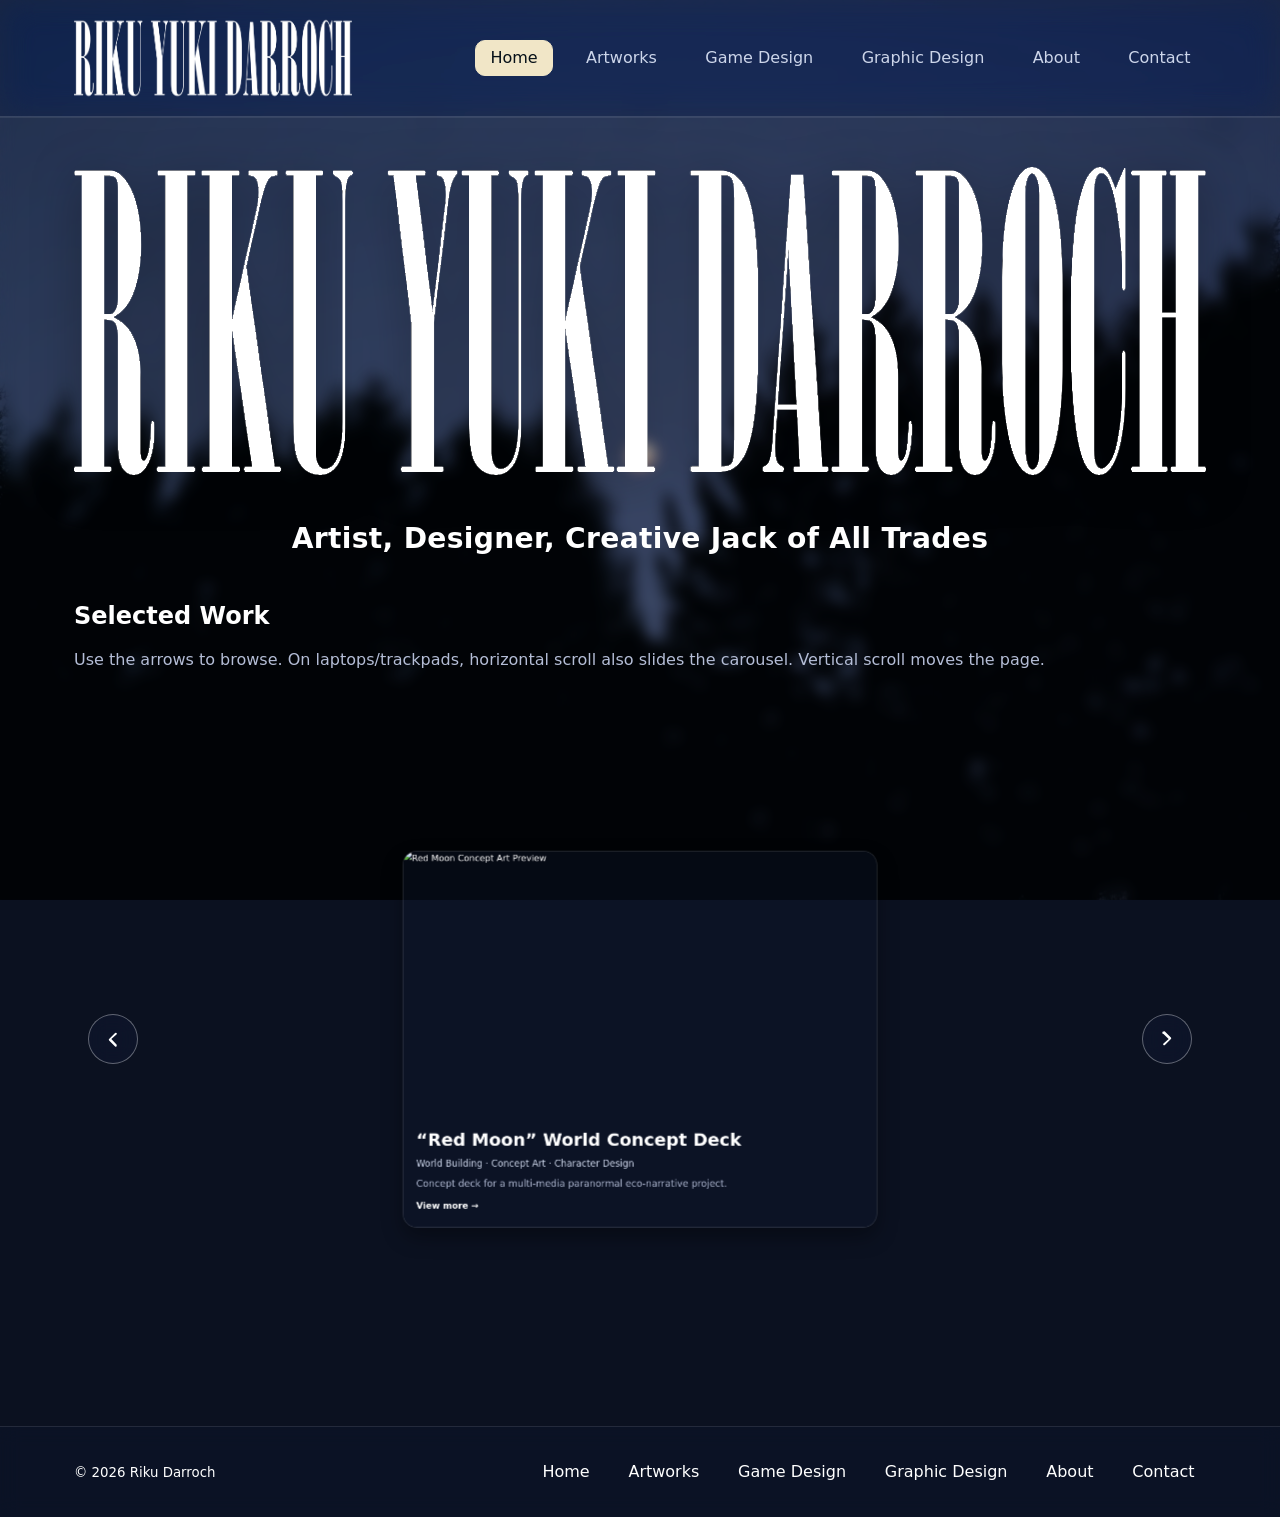
==== commit 8e065c5e: "added momentum to the logo effect, changed layout of index.html and fixed footer being behind the ga" ====
--- a/index.html
+++ b/index.html
@@ -12,19 +12,29 @@
   <style>
     :focus-visible { outline: 2px solid currentColor; outline-offset: 3px; }
     @media (prefers-reduced-motion: reduce) {
-      *, *::before, *::after {
-        animation-duration:.01ms!important; transition-duration:.01ms!important; scroll-behavior:auto!important;
-      }
-    }
-
-    /* =========================
-       Collapsing Body Masthead
-       ========================= */
+      *, *::before, *::after { animation-duration:.01ms!important; transition-duration:.01ms!important; scroll-behavior:auto!important; }
+    }
+
+    /* ======================================
+       Page-wide scroll behavior
+       ====================================== */
+    html, body { height: 100%; overscroll-behavior-y: none; }
+    html { scroll-snap-type: y mandatory; }
+    .snap { scroll-snap-align: center; scroll-snap-stop: always; }
+
+    /* ======================================
+       Masthead (big logo area inside body)
+       ====================================== */
     :root{
-      --masthead-maxh: clamp(180px, 24vw, 420px); /* visual cap while expanded */
+      /* A touch taller so the subtitle never crops */
+      --masthead-maxh: clamp(260px, 30vw, 560px);
       --masthead-pad: clamp(16px, 3vw, 32px);
+      --masthead-gap: clamp(28px, 7vh, 84px); /* gap after collapse so we don't overshoot next section */
       --masthead-t: 260ms;
-      --page-maxw: 1180px; /* align with your site width */
+      --page-maxw: 1180px;
+      --text-100: #ffffff;
+      --text-300: #cdd6ea;
+      --text-200: #b4bdd6;
     }
 
     .masthead-body{
@@ -33,120 +43,159 @@
       margin: 0;
       padding: var(--masthead-pad) 0;
       max-height: calc(var(--masthead-maxh) + var(--masthead-pad) * 2);
-      overflow: hidden;
+      overflow: visible; /* show everything while expanded */
       transition: max-height var(--masthead-t) ease,
                   padding var(--masthead-t) ease,
-                  opacity var(--masthead-t) ease;
+                  opacity var(--masthead-t) ease,
+                  margin var(--masthead-t) ease;
       opacity: 1;
     }
+    body.is-scrolled .masthead-body{ overflow: hidden; } /* only clip while collapsing */
+
     .masthead-inner{
       max-width: var(--page-maxw);
       margin-inline: auto;
-      padding: 0 var(--space-5);
+      padding: 0 24px; /* safe side padding */
       display: grid;
-      gap: clamp(8px, 1.5vw, 16px);
+      gap: clamp(16px, 3vw, 30px);
       place-items: center;
       text-align: center;
-      position: relative;
-    }
-
-    /* Logo + WebGL overlay container */
-    .logo-distort{
-      position: relative;
-      width: 100%;
-    }
+    }
+
+    .logo-distort{ position: relative; width: 100%; }
     .logo-distort canvas{
-      position: absolute;
-      inset: 0;
-      width: 100%;
-      height: 100%;
-      background: transparent; /* ensure canvas is transparent */
-      display: none;           /* enabled via JS when GL starts */
+      position: absolute; inset: 0; width: 100%; height: 100%;
+      background: transparent; display: none;
     }
     .logo-distort.gl-active canvas{ display: block; }
-    .logo-distort.gl-active .logo-wide{ opacity: 0; } /* hide fallback while GL active */
-
-    /* Fallback big logo image (also drives canvas sizing) */
+    .logo-distort.gl-active .logo-wide{ opacity: 0; transition: opacity var(--masthead-t) ease; }
     .logo-wide{
-      display: block;
-      width: 100%;
-      height: auto;
-      object-fit: contain;
+      display: block; width: 100%; height: auto; object-fit: contain;
       filter: drop-shadow(0 8px 24px rgba(0,0,0,.35));
-      transition: opacity var(--masthead-t) ease;
-    }
-
-    /* Centered tagline under the logo */
+    }
     .masthead-tagline{
-      /* If your headings use a custom font, put it here to match exactly */
-      /* font-family: "Poppins", ui-sans-serif, system-ui, -apple-system, "Segoe UI", Roboto, Helvetica, Arial, sans-serif; */
-      font-weight: 700;
-      letter-spacing: .3px;
-      font-size: clamp(18px, 2.2vw, 28px);
-      line-height: 1.15;
+      font-weight: 700; letter-spacing: .3px;
+      font-size: clamp(18px, 2.2vw, 30px);
+      line-height: 1.2; /* prevent crop across fonts */
       color: var(--text-100);
-      margin: 0;
-      width: 100%;
-      text-align: center;
-    }
-
-    /* Hide the small header logo at the very top to avoid double-branding */
+      margin: 0; width: 100%; text-align: center; white-space: normal;
+    }
+
+    /* Small header brand handling while at the very top */
     body:not(.is-scrolled) .site-header .brand-logo{
-      opacity: 0;
-      transform: translateY(4px) scale(.96);
+      opacity: 0; transform: translateY(4px) scale(.96);
       pointer-events: none;
       transition: opacity var(--masthead-t) ease, transform var(--masthead-t) ease;
     }
-    /* Collapse masthead & reveal small header logo on scroll */
+    /* Collapse masthead & reveal small header logo; keep extra gap below */
     body.is-scrolled .masthead-body{
-      max-height: 0;
-      padding: 0;
-      opacity: 0;
+      max-height: 0; padding: 0; opacity: 0; margin: 0 0 var(--masthead-gap) 0;
     }
     body.is-scrolled .site-header .brand-logo{
-      opacity: 1;
-      transform: none;
-      pointer-events: auto;
+      opacity: 1; transform: none; pointer-events: auto;
       transition: opacity var(--masthead-t) ease, transform var(--masthead-t) ease;
     }
 
-    /* =========================
-       Hover-only tilt for cards
-       ========================= */
-    .tilt-card{
-      transform: perspective(1000px) rotateX(0deg) rotateY(0deg);
+    /* ======================================
+       Wheel Carousel (BIGGER cards, spaced)
+       ====================================== */
+    .wheel-section{ padding: clamp(24px, 4vh, 40px) 0; }
+    .wheel-section .container{ max-width: var(--page-maxw); padding: 0 24px; }
+
+    .wheel-viewport{
+      position: relative;
+      height: clamp(680px, 78vh, 1080px); /* tall for larger cards */
+      perspective: 1800px;
+      overflow: hidden;
+      border-radius: 24px;
+    }
+    .wheel-track{
+      position:absolute; inset:0;
+      transform-style: preserve-3d;
+      will-change: transform;
+      touch-action: pan-y; /* allow vertical page scroll by default */
+    }
+
+    /* Arrows */
+    .wheel-arrows{
+      position:absolute; inset:0; pointer-events:none;
+      display:flex; align-items:center; justify-content:space-between;
+      padding: 0 14px; z-index: 3;
+    }
+    .wheel-arrow{
+      pointer-events:auto;
+      display:grid; place-items:center;
+      width: 50px; height: 50px;
+      border-radius: 999px;
+      border: 1px solid rgba(255,255,255,.35);
+      background: rgba(16,26,51,.45);
+      backdrop-filter: blur(10px); -webkit-backdrop-filter: blur(10px);
+      color: var(--text-100);
+      cursor: pointer;
+      transition: transform .15s ease, background-color .15s ease, border-color .15s ease;
+      user-select: none;
+    }
+    .wheel-arrow:hover{ transform: scale(1.08); background: rgba(16,26,51,.65); border-color: rgba(255,255,255,.5); }
+    .wheel-arrow svg{ width: 24px; height: 24px; }
+
+    /* Items on the ring */
+    .wheel-item{
+      position:absolute; top:50%; left:50%;
+      transform-style: preserve-3d;
+      will-change: transform, opacity;
+      transition: filter .2s ease;
+      text-decoration: none; color: inherit;
+    }
+
+    /* BIG cards (reduce negative space) + TILT */
+    .wheel-card{
+      width: clamp(560px, 68vw, 980px);
+      border-radius: 26px;
+      border: 1px solid rgba(255,255,255,.18);
+      background-color: rgba(16,26,51,.32);
+      backdrop-filter: blur(14px) saturate(140%) contrast(108%);
+      -webkit-backdrop-filter: blur(14px) saturate(140%) contrast(108%);
+      box-shadow: 0 18px 38px rgba(0,0,0,.35);
+      overflow: hidden;
+
+      /* tilt-on-hover context (added) */
+      transform: perspective(900px) rotateX(var(--tiltX, 0deg)) rotateY(var(--tiltY, 0deg));
       transform-style: preserve-3d;
       transition: transform 120ms ease;
       will-change: transform;
-    }
-    .tilt-card.is-hovering{
-      transform: perspective(1000px)
-                 rotateX(var(--rx, 0deg))
-                 rotateY(var(--ry, 0deg));
-    }
-    .tilt-card[data-press="true"]{
-      transform: perspective(1000px)
-                 rotateX(calc(var(--rx, 0deg) * .85))
-                 rotateY(calc(var(--ry, 0deg) * .85))
-                 scale(.995);
-    }
+      pointer-events: auto;
+    }
+    .wheel-card figure{ margin:0; }
+    .wheel-card img{ display:block; width:100%; height:auto; aspect-ratio: 16/9; object-fit: cover; }
+    .project-meta{ padding: 22px 24px 26px; }
+    .project-title{ margin: 0 0 10px; font-size: clamp(22px, 2.6vw, 32px); }
+    .project-tags{ color: var(--text-300); font-size: 1.05rem; margin:0 0 10px; }
+    .project-blurb{ color: var(--text-200); margin: 0 0 14px; font-size: 1.08rem; }
+    .project-cta{ color: var(--text-100); font-weight: 600; }
+
+    /* Footer above the blur veil */
+    .bg-blur{ pointer-events: none; z-index: 1; }
+    .site-footer{ position: relative; z-index: 4; }
+
+    /* Sections that should snap */
+    .masthead-body.snap,
+    .wheel-section.snap,
+    .site-footer.snap{ scroll-snap-align: center; scroll-snap-stop: always; }
   </style>
 </head>
 <body>
-
-  <!-- Single background pair -->
+  <!-- Background -->
   <div class="bg-image" aria-hidden="true"></div>
-  <div class="bg-blur"  aria-hidden="true"></div>
-
-  <a class="skip-link" href="#main-content">Skip to content</a>
+  <div class="bg-blur" aria-hidden="true"></div>
+
+  <a class="skip-link" id="skip" href="#main-content">Skip to content</a>
 
   <!-- Header -->
   <header class="site-header" role="banner">
     <div class="container">
       <a class="brand" href="index.html" aria-label="Home">
-        <img class="brand-logo" src="LOGO.png" alt="Riku Yuki Darroch logo" />
+        <img class="brand-logo" src="LOGO.png" alt="Riku Yuki Darroch logo" height="56" />
       </a>
-
       <nav class="site-nav" aria-label="Primary">
         <button class="nav-toggle" aria-expanded="false" aria-controls="primary-menu">
           <span class="sr-only">Toggle navigation</span>
@@ -158,17 +207,17 @@
           <li><a href="game-design.html">Game Design</a></li>
           <li><a href="graphic-design.html">Graphic Design</a></li>
           <li><a href="about.html">About</a></li>
-          <li><a href="contact.html">Contact</a></li>
+          <li><a class="nav-link--cta" href="contact.html">Contact</a></li>
         </ul>
       </nav>
     </div>
   </header>
 
-  <!-- BODY-LEVEL MASTHEAD (in flow; GL overlay lives here) -->
-  <section class="masthead-body" aria-label="Site masthead">
+  <!-- Masthead (big logo) -->
+  <section class="masthead-body snap" aria-label="Site masthead">
     <div class="masthead-inner">
-      <div class="logo-distort" data-logo-src="LOGO.png">
-        <img class="logo-wide" src="LOGO.png" alt="RIKU YUKI DARROCH wordmark" />
+      <div class="logo-distort">
+        <img class="logo-wide" src="LOGO.png" alt="Riku Yuki Darroch wordmark" />
         <canvas id="logoGL" aria-hidden="true"></canvas>
       </div>
       <h2 class="masthead-tagline">Artist, Designer, Creative Jack of All Trades</h2>
@@ -176,80 +225,86 @@
   </section>
 
   <main id="main-content">
-    <!-- Selected Work -->
-    <section id="work" class="work" aria-labelledby="work-title">
+    <!-- Selected Work (Wheel Carousel) -->
+    <section class="wheel-section snap" aria-labelledby="work-title">
       <div class="container">
         <h2 id="work-title">Selected Work</h2>
-        <p class="section-intro">A few highlights across disciplines. Explore full categories from the top navigation.</p>
-
-        <div class="grid grid-portfolio">
-          <!-- Card 1 (tilt enabled) -->
-          <article class="card project tilt-card">
-            <a class="project-link" href="project-template.html">
-              <figure class="project-thumb">
-                <img src="almost done.png" alt="Red Moon Concept Art Preview." loading="lazy" />
-              </figure>
-              <div class="project-meta">
-                <h3 class="project-title">“Red Moon” World Concept Deck</h3>
-                <p class="project-tags">World Building · Concept Art · Character Design</p>
-                <p class="project-blurb">Concept deck for a multi‑media paranormal eco‑narrative worldbuilding project.</p>
-                <span class="project-cta">View More →</span>
-              </div>
+        <p class="section-intro">
+          Use the arrows to browse. On laptops/trackpads, horizontal scroll also slides the carousel. Vertical scroll moves the page.
+        </p>
+
+        <div class="wheel-viewport" data-wheel>
+          <div class="wheel-arrows" aria-hidden="false">
+            <button class="wheel-arrow" type="button" data-prev aria-label="Previous projects">
+              <svg viewBox="0 0 24 24" fill="currentColor" aria-hidden="true"><path d="M15.5 19.5a1 1 0 0 1-1.41 0l-6-6a1 1 0 0 1 0-1.41l6-6a1 1 0 1 1 1.41 1.41L10.33 12l5.17 5.5a1 1 0 0 1 0 1.41z"/></svg>
+            </button>
+            <button class="wheel-arrow" type="button" data-next aria-label="Next projects">
+              <svg viewBox="0 0 24 24" fill="currentColor" aria-hidden="true"><path d="M8.5 4.5a1 1 0 0 1 1.41 0l6 6a1 1 0 0 1 0 1.41l-6 6a1 1 0 1 1-1.41-1.41L13.67 12 8.5 6.91A1 1 0 0 1 8.5 4.5z"/></svg>
+            </button>
+          </div>
+
+          <div class="wheel-track" data-track>
+            <!-- Item 1 -->
+            <a class="wheel-item" href="project-template.html">
+              <article class="wheel-card">
+                <figure><img src="almost done.png" alt="Red Moon Concept Art Preview" loading="lazy" /></figure>
+                <div class="project-meta">
+                  <h3 class="project-title">“Red Moon” World Concept Deck</h3>
+                  <p class="project-tags">World Building · Concept Art · Character Design</p>
+                  <p class="project-blurb">Concept deck for a multi‑media paranormal eco‑narrative project.</p>
+                  <span class="project-cta">View more →</span>
+                </div>
+              </article>
             </a>
-          </article>
-
-          <!-- Card 2 (tilt enabled) -->
-          <article class="card project tilt-card">
-            <a class="project-link" href="case-studies/project-02.html">
-              <figure class="project-thumb">
-                <img src="images/project-02-thumb.jpg" alt="Reflection Concept Art Preview." loading="lazy" />
-              </figure>
-              <div class="project-meta">
-                <h3 class="project-title">“Reflection” Horror Game Prototype</h3>
-                <p class="project-tags">Game Design Document · Pitch · Game Prototype</p>
-                <p class="project-blurb">Unreal Engine 5 retro 3D horror game for PC with GDD and concept art.</p>
-                <span class="project-cta">View More →</span>
-              </div>
+
+            <!-- Item 2 -->
+            <a class="wheel-item" href="case-studies/project-02.html">
+              <article class="wheel-card">
+                <figure><img src="images/project-02-thumb.jpg" alt="Reflection prototype thumbnail" loading="lazy" /></figure>
+                <div class="project-meta">
+                  <h3 class="project-title">“Reflection” Horror Game Prototype</h3>
+                  <p class="project-tags">GDD · Pitch · UE5 Prototype</p>
+                  <p class="project-blurb">Retro 3D horror for PC with design doc and concept art.</p>
+                  <span class="project-cta">View more →</span>
+                </div>
+              </article>
             </a>
-          </article>
-
-          <!-- Card 3 (tilt enabled) -->
-          <article class="card project tilt-card">
-            <a class="project-link" href="case-studies/project-03.html">
-              <figure class="project-thumb">
-                <img src="album cover art.png" alt="Album art Preview." loading="lazy" />
-              </figure>
-              <div class="project-meta">
-                <h3 class="project-title">“Disociating at the Function” Album Graphic Design</h3>
-                <p class="project-tags">Graphic Design · Photography · Typography</p>
-                <p class="project-blurb">Mock album art and jewel case for a fictional rap album.</p>
-                <span class="project-cta">View more →</span>
-              </div>
+
+            <!-- Item 3 -->
+            <a class="wheel-item" href="case-studies/project-03.html">
+              <article class="wheel-card">
+                <figure><img src="album cover art.png" alt="Album design mock cover" loading="lazy" /></figure>
+                <div class="project-meta">
+                  <h3 class="project-title">“Disociating at the Function” Album Design</h3>
+                  <p class="project-tags">Graphic Design · Photography · Typography</p>
+                  <p class="project-blurb">Mock album art and jewel case for a fictional rap album.</p>
+                  <span class="project-cta">View more →</span>
+                </div>
+              </article>
             </a>
-          </article>
-
-          <!-- Card 4 (tilt enabled) -->
-          <article class="card project tilt-card">
-            <a class="project-link" href="case-studies/project-04.html">
-              <figure class="project-thumb">
-                <img src="3E7825E3-E6DF-45F9-88AA-05536A53BCD9-7484-000002D0C700F917.jpg" alt="Photography Preview." loading="lazy" />
-              </figure>
-              <div class="project-meta">
-                <h3 class="project-title">“Home” Photography Collection</h3>
-                <p class="project-tags">Photography · Identity · Travel</p>
-                <p class="project-blurb">A growing collection of photography of the different parts of the world I have called home.</p>
-                <span class="project-cta">View more →</span>
-              </div>
+
+            <!-- Item 4 -->
+            <a class="wheel-item" href="case-studies/project-04.html">
+              <article class="wheel-card">
+                <figure><img src="3E7825E3-E6DF-45F9-88AA-05536A53BCD9-7484-000002D0C700F917.jpg" alt="Photography preview" loading="lazy" /></figure>
+                <div class="project-meta">
+                  <h3 class="project-title">“Home” Photography Collection</h3>
+                  <p class="project-tags">Photography · Identity · Travel</p>
+                  <p class="project-blurb">A growing collection of photography of the places I’ve called home.</p>
+                  <span class="project-cta">View more →</span>
+                </div>
+              </article>
             </a>
-          </article>
+          </div>
         </div>
+
       </div>
     </section>
   </main>
 
-  <footer class="site-footer">
+  <footer class="site-footer snap">
     <div class="container footer-grid">
-      <small>&copy; <span id="year"></span> Riku Darroch</small>
+      <small>© <span id="year"></span> Riku Darroch</small>
       <nav aria-label="Footer">
         <ul class="footer-links">
           <li><a href="index.html" aria-current="page">Home</a></li>
@@ -279,10 +334,10 @@
       });
     })();
 
-    // Collapsing masthead: toggle 'is-scrolled' on body
+    // Collapse masthead when scrolling a bit
     (function(){
       const prefersReduced = window.matchMedia('(prefers-reduced-motion: reduce)').matches;
-      const THRESHOLD = 40; // px after which masthead collapses
+      const THRESHOLD = 40; // px
       function update(){
         if (window.scrollY > THRESHOLD) document.body.classList.add('is-scrolled');
         else document.body.classList.remove('is-scrolled');
@@ -291,117 +346,75 @@
       window.addEventListener('load', update);
     })();
 
-    // =========================
-    // WebGL Logo Distortion + Chromatic Aberration (big logo only)
-    // + smooth return to original when mouse leaves
-    // + robust resizing on expand/collapse
-    // =========================
+    /* =========================================================
+       WebGL Logo Distortion + Chromatic Aberration
+       - transparent canvas, momentum (SPRING_K=30, DAMPING=5)
+       ========================================================= */
     (function(){
       const prefersReduced = window.matchMedia('(prefers-reduced-motion: reduce)').matches;
       if (prefersReduced) return;
-
       const holder = document.querySelector('.logo-distort');
       const img = holder?.querySelector('.logo-wide');
       const canvas = holder?.querySelector('#logoGL');
       if (!holder || !img || !canvas) return;
 
-      // Transparent canvas + non-premultiplied alpha for correct page blending
       const gl = canvas.getContext('webgl', { alpha: true, antialias: true, premultipliedAlpha: false }) ||
                  canvas.getContext('experimental-webgl');
-      if (!gl) return; // fallback: keep static image
-
+      if (!gl) return;
       gl.enable(gl.BLEND);
       gl.blendFunc(gl.SRC_ALPHA, gl.ONE_MINUS_SRC_ALPHA);
-      gl.clearColor(0,0,0,0); // fully transparent
-
-      // Show GL, hide static fallback (fallback keeps layout height)
+      gl.clearColor(0,0,0,0);
       holder.classList.add('gl-active');
 
-      // ---------- Shader sources ----------
       const VS = `
         attribute vec2 a_pos;
         attribute vec2 a_uv;
         varying vec2 v_uv;
-        void main(){
-          v_uv = a_uv;
-          gl_Position = vec4(a_pos, 0.0, 1.0);
-        }
+        void main(){ v_uv = a_uv; gl_Position = vec4(a_pos, 0.0, 1.0); }
       `;
-
       const FS = `
         precision mediump float;
         varying vec2 v_uv;
         uniform sampler2D u_tex;
-        uniform vec2 u_res;
-        uniform vec2 u_mouse;     // 0..1 (UV orientation: bottom-up after flip)
-        uniform float u_time;
-        uniform float u_strength; // base displacement magnitude
-        uniform float u_radius;   // influence radius
-        uniform float u_ca;       // chromatic aberration magnitude
-        uniform float u_mix;      // 0..1, fades effect on/off (0 = original logo)
+        uniform vec2  u_res;
+        uniform vec2  u_mouse;
+        uniform float u_time, u_strength, u_radius, u_ca, u_mix;
 
         float hash(vec2 p){ return fract(sin(dot(p, vec2(127.1,311.7))) * 43758.5453123); }
         float noise(vec2 p){
           vec2 i = floor(p), f = fract(p);
-          float a = hash(i);
-          float b = hash(i + vec2(1.0, 0.0));
-          float c = hash(i + vec2(0.0, 1.0));
-          float d = hash(i + vec2(1.0, 1.0));
-          vec2 u = f*f*(3.0-2.0*f);
+          float a = hash(i), b = hash(i+vec2(1.,0.)), c = hash(i+vec2(0.,1.)), d = hash(i+vec2(1.,1.));
+          vec2 u = f*f*(3.-2.*f);
           return mix(mix(a,b,u.x), mix(c,d,u.x), u.y);
         }
-
         void main(){
-          vec2 uv = v_uv;
-          vec2 m  = u_mouse;
-
-          vec2 d  = uv - m;
-          float r = length(d);
-          float f = smoothstep(u_radius, 0.0, r); // 0 at edge → 1 at center
-
-          float t  = u_time * 0.5;
-          float wob = noise(uv * 6.0 + vec2(t*0.7, t*1.1)) * 2.0 - 1.0;
+          vec2 uv = v_uv, m = u_mouse, d = uv - m;
+          float r = length(d), f = smoothstep(u_radius, 0.0, r);
+          float wob = noise(uv*6.0 + vec2(u_time*0.35, u_time*0.55))*2.0 - 1.0;
           vec2 dir = normalize(d + 1e-6);
-
-          float mixAmt = clamp(u_mix, 0.0, 1.0);
-          vec2 disp = dir * f * (u_strength * (0.6 + 0.4*wob)) * mixAmt;
-
-          float caMag = u_ca * mixAmt;
-          vec2 caR =  disp * caMag;
-          vec2 caB = -disp * caMag;
-
-          vec2 baseUV = uv + disp;
-
-          vec4 rSamp = texture2D(u_tex, clamp(baseUV + caR, 0.0, 1.0));
-          vec4 gSamp = texture2D(u_tex, clamp(baseUV,       0.0, 1.0));
-          vec4 bSamp = texture2D(u_tex, clamp(baseUV + caB, 0.0, 1.0));
-
-          vec3 col = vec3(rSamp.r, gSamp.g, bSamp.b);
-          float a  = max(max(rSamp.a, gSamp.a), bSamp.a);
-
-          gl_FragColor = vec4(col, a); // preserve PNG alpha (transparent outside letters)
+          float k = clamp(u_mix, 0.0, 1.0);
+          vec2 disp = dir * f * (u_strength * (0.6 + 0.4*wob)) * k;
+
+          vec2 caR =  disp * (u_ca*k);
+          vec2 caB = -disp * (u_ca*k);
+          vec2 base = uv + disp;
+
+          vec4 rS = texture2D(u_tex, clamp(base + caR, 0.0, 1.0));
+          vec4 gS = texture2D(u_tex, clamp(base,       0.0, 1.0));
+          vec4 bS = texture2D(u_tex, clamp(base + caB, 0.0, 1.0));
+          vec3 col = vec3(rS.r, gS.g, bS.b);
+          float a  = max(max(rS.a, gS.a), bS.a);
+          gl_FragColor = vec4(col, a);
         }
       `;
-
-      // ---------- Build program ----------
       function compile(type, src){
-        const sh = gl.createShader(type);
-        gl.shaderSource(sh, src);
-        gl.compileShader(sh);
-        if (!gl.getShaderParameter(sh, gl.COMPILE_STATUS)) {
-          console.warn(gl.getShaderInfoLog(sh));
-          gl.deleteShader(sh); return null;
-        }
+        const sh = gl.createShader(type); gl.shaderSource(sh, src); gl.compileShader(sh);
+        if (!gl.getShaderParameter(sh, gl.COMPILE_STATUS)) { console.warn(gl.getShaderInfoLog(sh)); gl.deleteShader(sh); return null; }
         return sh;
       }
       function program(vs, fs){
-        const p = gl.createProgram();
-        gl.attachShader(p, vs); gl.attachShader(p, fs);
-        gl.linkProgram(p);
-        if (!gl.getProgramParameter(p, gl.LINK_STATUS)) {
-          console.warn(gl.getProgramInfoLog(p));
-          gl.deleteProgram(p); return null;
-        }
+        const p = gl.createProgram(); gl.attachShader(p, vs); gl.attachShader(p, fs); gl.linkProgram(p);
+        if (!gl.getProgramParameter(p, gl.LINK_STATUS)) { console.warn(gl.getProgramInfoLog(p)); gl.deleteProgram(p); return null; }
         return p;
       }
       const vs = compile(gl.VERTEX_SHADER, VS);
@@ -409,27 +422,18 @@
       const prog = program(vs, fs);
       if (!prog) return;
 
-      // ---------- Geometry ----------
       const buf = gl.createBuffer();
       gl.bindBuffer(gl.ARRAY_BUFFER, buf);
-      const verts = new Float32Array([
-        // x, y, u, v
-        -1, -1, 0, 0,
-         1, -1, 1, 0,
-        -1,  1, 0, 1,
-         1,  1, 1, 1
-      ]);
-      gl.bufferData(gl.ARRAY_BUFFER, verts, gl.STATIC_DRAW);
+      gl.bufferData(gl.ARRAY_BUFFER, new Float32Array([
+        -1,-1,0,0,  1,-1,1,0,  -1,1,0,1,  1,1,1,1
+      ]), gl.STATIC_DRAW);
 
       const a_pos = gl.getAttribLocation(prog, 'a_pos');
       const a_uv  = gl.getAttribLocation(prog, 'a_uv');
       const STRIDE = 4 * Float32Array.BYTES_PER_ELEMENT;
-      gl.vertexAttribPointer(a_pos, 2, gl.FLOAT, false, STRIDE, 0);
-      gl.enableVertexAttribArray(a_pos);
-      gl.vertexAttribPointer(a_uv,  2, gl.FLOAT, false, STRIDE, 2*4);
-      gl.enableVertexAttribArray(a_uv);
-
-      // ---------- Uniforms ----------
+      gl.vertexAttribPointer(a_pos, 2, gl.FLOAT, false, STRIDE, 0); gl.enableVertexAttribArray(a_pos);
+      gl.vertexAttribPointer(a_uv,  2, gl.FLOAT, false, STRIDE, 2*4); gl.enableVertexAttribArray(a_uv);
+
       const u_tex      = gl.getUniformLocation(prog, 'u_tex');
       const u_res      = gl.getUniformLocation(prog, 'u_res');
       const u_mouse    = gl.getUniformLocation(prog, 'u_mouse');
@@ -439,7 +443,6 @@
       const u_ca       = gl.getUniformLocation(prog, 'u_ca');
       const u_mix      = gl.getUniformLocation(prog, 'u_mix');
 
-      // ---------- Texture (logo) ----------
       const tex = gl.createTexture();
       gl.bindTexture(gl.TEXTURE_2D, tex);
       gl.texParameteri(gl.TEXTURE_2D, gl.TEXTURE_MIN_FILTER, gl.LINEAR);
@@ -447,136 +450,232 @@
       gl.texParameteri(gl.TEXTURE_2D, gl.TEXTURE_WRAP_S, gl.CLAMP_TO_EDGE);
       gl.texParameteri(gl.TEXTURE_2D, gl.TEXTURE_WRAP_T, gl.CLAMP_TO_EDGE);
 
-      const src = holder.getAttribute('data-logo-src') || img.getAttribute('src');
-      const logo = new Image();
-      logo.crossOrigin = 'anonymous';
-      logo.onload = () => {
-        gl.bindTexture(gl.TEXTURE_2D, tex);
-        // Flip Y so letters are upright
-        gl.pixelStorei(gl.UNPACK_FLIP_Y_WEBGL, true);
+      const logo = new Image(); logo.crossOrigin = 'anonymous';
+      logo.onload = () => { gl.bindTexture(gl.TEXTURE_2D, tex); gl.pixelStorei(gl.UNPACK_FLIP_Y_WEBGL, true);
         gl.texImage2D(gl.TEXTURE_2D, 0, gl.RGBA, gl.RGBA, gl.UNSIGNED_BYTE, logo);
-        resize();
-        requestAnimationFrame(tick);
+        resize(); requestAnimationFrame(tick);
       };
-      logo.src = src;
-
-      // ---------- Resizing ----------
+      logo.src = img.getAttribute('src');
+
       function resize(){
         const r = img.getBoundingClientRect();
         const dpr = Math.min(window.devicePixelRatio || 1, 2);
         const w = Math.max(2, Math.round(r.width  * dpr));
         const h = Math.max(2, Math.round(r.height * dpr));
-
         canvas.style.width  = Math.round(r.width) + 'px';
         canvas.style.height = Math.round(r.height) + 'px';
-        if (canvas.width !== w || canvas.height !== h){
-          canvas.width  = w;
-          canvas.height = h;
-          gl.viewport(0, 0, w, h);
-        }
+        if (canvas.width !== w || canvas.height !== h){ canvas.width = w; canvas.height = h; gl.viewport(0, 0, w, h); }
       }
       window.addEventListener('resize', resize);
-
-      // NEW: ResizeObserver → keeps canvas in sync when masthead expands/collapses
-      const ro = new ResizeObserver(resize);
-      ro.observe(holder);
-
-      // ---------- Mouse + easing ----------
+      new ResizeObserver(resize).observe(holder);
+
+      // momentum + fade
       let tPrev = performance.now();
       let mouse = { x: 0.5, y: 0.5 };
-      let mixAmt = 0.0;     // current fade 0..1
-      let targetMix = 0.0;  // 1 while hovering, 0 when not
-      const EASE_PER_SEC = 5; // ↑ faster snapback; ↓ slower floaty return
+      let eff   = { x: 0.5, y: 0.5 };
+      let vel   = { x: 0.0, y: 0.0 };
+      const SPRING_K = 30, DAMPING = 5, EASE_PER_SEC = 5;
+      let mixAmt = 0.0, targetMix = 0.0;
 
       holder.addEventListener('mousemove', (e) => {
         const r = canvas.getBoundingClientRect();
-        const x = (e.clientX - r.left) / r.width;
-        const y = (e.clientY - r.top)  / r.height;
-        mouse.x = x;
-        mouse.y = 1.0 - y; // DOM top-down → UV bottom-up
+        mouse.x = (e.clientX - r.left) / r.width;
+        mouse.y = 1.0 - ((e.clientY - r.top) / r.height);
       });
       holder.addEventListener('mouseenter', () => { targetMix = 1.0; });
       holder.addEventListener('mouseleave', () => { targetMix = 0.0; });
 
-      // Pause GL when masthead collapses; reactivate on expand
       let paused = false;
-      const observer = new MutationObserver(() => {
+      new MutationObserver(() => {
         paused = document.body.classList.contains('is-scrolled');
         holder.classList.toggle('gl-active', !paused);
-        if (paused) targetMix = 0.0; // ease out while collapsed
-        // On expand, ensure canvas is the right size immediately
-        if (!paused) resize();
-      });
-      observer.observe(document.body, { attributes: true, attributeFilter: ['class'] });
-
-      // ---------- Render loop ----------
+        if (paused) { targetMix = 0.0; vel.x = vel.y = 0.0; } else { resize(); }
+      }).observe(document.body, { attributes: true, attributeFilter: ['class'] });
+
       function tick(now){
         gl.clear(gl.COLOR_BUFFER_BIT);
-
-        // dt in seconds (clamped for stability)
-        const dt = Math.min(0.05, (now - tPrev) * 0.001);
-        tPrev = now;
-
-        // Ease mixAmt → targetMix (bugfix: use EASE_PER_SEC, not a misspelled var)
+        const dt = Math.min(0.05, (now - tPrev) * 0.001); tPrev = now;
+
         mixAmt += (targetMix - mixAmt) * Math.min(1, dt * EASE_PER_SEC);
+
+        const fx = SPRING_K * (mouse.x - eff.x) - DAMPING * vel.x;
+        const fy = SPRING_K * (mouse.y - eff.y) - DAMPING * vel.y;
+        vel.x += fx * dt; vel.y += fy * dt;
+        eff.x += vel.x * dt; eff.y += vel.y * dt;
 
         if (!paused){
           gl.useProgram(prog);
-          gl.uniform1i(u_tex, 0);
-          gl.activeTexture(gl.TEXTURE0);
-          gl.bindTexture(gl.TEXTURE_2D, tex);
+          gl.uniform1i(u_tex, 0); gl.activeTexture(gl.TEXTURE0); gl.bindTexture(gl.TEXTURE_2D, tex);
           gl.uniform2f(u_res, canvas.width, canvas.height);
-          gl.uniform2f(u_mouse, mouse.x, mouse.y);
+          gl.uniform2f(u_mouse, eff.x, eff.y);
           gl.uniform1f(u_time, now * 0.001);
-
-          // Your parameters
-          gl.uniform1f(u_strength, 0.03); // displacement magnitude
-          gl.uniform1f(u_radius,   0.9);  // wide influence
-          gl.uniform1f(u_ca,       1.9);  // strong CA
-
-          // Fade (0..1): 1 when hovering, eases to 0 when not
-          gl.uniform1f(u_mix, mixAmt);
-
+          gl.uniform1f(u_strength, 0.02);
+          gl.uniform1f(u_radius,   0.9);
+          gl.uniform1f(u_ca,       0.9);
+          gl.uniform1f(u_mix,      mixAmt);
           gl.drawArrays(gl.TRIANGLE_STRIP, 0, 4);
         }
         requestAnimationFrame(tick);
       }
     })();
 
-    // Hover-only Tilt (only on project cards)
+    /* =========================================================
+       Wheel Carousel — 4 items, stable looping
+       + Delegated Tilt-on-hover for .wheel-card
+       ========================================================= */
     (function(){
-      const prefersReduced = window.matchMedia('(prefers-reduced-motion: reduce)').matches;
-      if (prefersReduced) return;
-
-      const cards = Array.from(document.querySelectorAll('.card.project.tilt-card'));
-      if (!cards.length) return;
-
-      const MAX_DEG = 6;
-
-      function setTilt(el, e){
-        const r = el.getBoundingClientRect();
-        if (!r.width || !r.height) return;
-        const mx = (e.clientX - r.left) / r.width;
-        const my = (e.clientY - r.top)  / r.height;
-        const dx = mx - 0.5;
-        const dy = my - 0.5;
-        const ry =  MAX_DEG * dx;
-        const rx = -MAX_DEG * dy;
-        el.style.setProperty('--ry', ry.toFixed(2) + 'deg');
-        el.style.setProperty('--rx', rx.toFixed(2) + 'deg');
-      }
-      function resetTilt(el){
-        el.style.setProperty('--ry', '0deg');
-        el.style.setProperty('--rx', '0deg');
-        el.classList.remove('is-hovering');
-      }
-      cards.forEach(el => {
-        el.addEventListener('mouseenter', () => el.classList.add('is-hovering'));
-        el.addEventListener('mousemove',  (e) => { if (el.classList.contains('is-hovering')) setTilt(el, e); });
-        el.addEventListener('mouseleave', () => resetTilt(el));
-        el.addEventListener('mousedown', () => el.setAttribute('data-press','true'));
-        window.addEventListener('mouseup',   () => el.removeAttribute('data-press'));
+      const root  = document.querySelector('[data-wheel]');
+      const track = root?.querySelector('[data-track]');
+      const items = Array.from(track?.querySelectorAll('.wheel-item') || []);
+      const prevBtn = root?.querySelector('[data-prev]');
+      const nextBtn = root?.querySelector('[data-next]');
+      if (!root || !track || items.length !== 4) { /* keep exactly 4 items for perfect 90° spacing */ }
+
+      // ---- CONFIG (exactly 4 items → 90° spacing) ----
+      const N = items.length || 4;
+      const STEP_DEG = 360 / N;                 // 4 → 90°
+      const RADIUS_Z = 1500;                    // ring depth
+      const FADE_START = 24 * Math.PI/180;
+      const FADE_END   = 60 * Math.PI/180;
+
+      // ---- STATE ----
+      let angle = 0;        // radians
+      let target = 0;       // radians
+      let lastT = performance.now();
+      const TWO_PI = Math.PI * 2;
+
+      const rad = (a)=> a * Math.PI/180;
+      const deg = (a)=> a * 180/Math.PI;
+      const clamp01 = (v)=> Math.max(0, Math.min(1, v));
+
+      // Keep 'to' near 'from' by wrapping around 2π (stability)
+      function wrapNear(to, from){
+        let d = to - from;
+        d = ((d + Math.PI) % (TWO_PI)) - Math.PI;
+        return from + d;
+      }
+
+      function layout(){
+        for (let i=0;i<N;i++){
+          const a = rad(i*STEP_DEG) + angle;
+          const x = Math.sin(a) * RADIUS_Z;
+          const z = Math.cos(a) * RADIUS_Z;
+
+          const norm = Math.abs(Math.atan2(Math.sin(a), Math.cos(a))); // [0..π]
+          const t = clamp01((norm - FADE_START) / (FADE_END - FADE_START));
+          const opacity = 1 - t;
+
+          const el = items[i];
+          el.style.transform = `translate3d(-50%,-50%, ${-z}px) translateX(${x}px) rotateY(${deg(a)}deg)`;
+          el.style.opacity = opacity.toFixed(3);
+          el.style.pointerEvents = opacity > 0.25 ? 'auto' : 'none';
+          el.style.zIndex = String(100000 - Math.round(Math.abs(z)));
+        }
+      }
+
+      function tick(now){
+        const dt = Math.min(0.05, (now - lastT)*0.001); lastT = now;
+
+        // Always move to the nearest representation of 'target'
+        target = wrapNear(target, angle);
+
+        // Ease angle toward target
+        angle += (target - angle) * Math.min(1, dt * 8);
+
+        // Keep internal state bounded to avoid precision drift
+        if (Math.abs(target - angle) < 1e-8) {
+          angle  = ((angle % TWO_PI) + TWO_PI) % TWO_PI;
+          target = angle;
+        }
+
+        layout();
+        requestAnimationFrame(tick);
+      }
+
+      // Wheel: only horizontal; vertical bubbles to page
+      root.addEventListener('wheel', (e)=>{
+        const absX = Math.abs(e.deltaX), absY = Math.abs(e.deltaY);
+        if (absX > absY + 2) { e.preventDefault(); target += e.deltaX * 0.0015; }
+      }, {passive:false});
+
+      // Drag (mouse)
+      let dragging=false, startX=0, startTarget=0;
+      root.addEventListener('mousedown', (e)=>{ dragging=true; startX=e.clientX; startTarget=target; });
+      window.addEventListener('mousemove', (e)=>{ if (!dragging) return; const dx=e.clientX-startX; target = startTarget + dx * 0.0042; });
+      window.addEventListener('mouseup', ()=> dragging=false);
+
+      // Touch: only intercept horizontal
+      let touchStartX=0, touchStartY=0, touchActive=false;
+      root.addEventListener('touchstart', (e)=>{ touchActive=true; touchStartX=e.touches[0].clientX; touchStartY=e.touches[0].clientY; }, {passive:true});
+      root.addEventListener('touchmove',  (e)=>{
+        if (!touchActive) return;
+        const dx = e.touches[0].clientX - touchStartX;
+        const dy = e.touches[0].clientY - touchStartY;
+        if (Math.abs(dx) > Math.abs(dy) + 4){ e.preventDefault(); target += dx * 0.0009; touchStartX = e.touches[0].clientX; }
+      }, {passive:false});
+      root.addEventListener('touchend', ()=> touchActive=false);
+
+      // Arrows + keyboard (keep your mapping)
+      const step = rad(STEP_DEG);
+      prevBtn?.addEventListener('click', ()=> { target += step; });
+      nextBtn?.addEventListener('click', ()=> { target -= step; });
+      root.setAttribute('tabindex', '0');
+      root.addEventListener('keydown', (e)=>{
+        if (e.key === 'ArrowLeft')  { e.preventDefault(); target += step; }
+        if (e.key === 'ArrowRight') { e.preventDefault(); target -= step; }
       });
+
+      // ---- Delegated Tilt-on-hover for .wheel-card ----
+      (function tiltCardsInCarousel(){
+        const MAX_DEG = 8;
+        let activeCard = null;
+
+        function findCard(el){ return el?.closest ? el.closest('.wheel-card') : null; }
+        function setTilt(card, e){
+          const r = card.getBoundingClientRect(); if (!r.width || !r.height) return;
+          const x = (e.clientX - r.left) / r.width;   // 0..1
+          const y = (e.clientY - r.top)  / r.height;  // 0..1
+          const dx = x - 0.5, dy = y - 0.5;
+          card.style.setProperty('--tiltY',  ( dx * MAX_DEG).toFixed(2) + 'deg');
+          card.style.setProperty('--tiltX', (-dy * MAX_DEG).toFixed(2) + 'deg');
+        }
+        function resetTilt(card){
+          card.style.setProperty('--tiltX','0deg');
+          card.style.setProperty('--tiltY','0deg');
+        }
+
+        // Start tracking when entering a card
+        track.addEventListener('pointerenter', (e)=>{
+          const card = findCard(e.target);
+          if (!card) return;
+          activeCard = card;
+          setTilt(card, e);
+        }, true);
+
+        // Update tilt while over the card; handle moving between cards
+        track.addEventListener('pointermove', (e)=>{
+          if (!activeCard){
+            const c = findCard(e.target);
+            if (c) activeCard = c; else return;
+          }
+          const current = findCard(e.target);
+          if (current && current !== activeCard){
+            resetTilt(activeCard);
+            activeCard = current;
+          }
+          if (activeCard) setTilt(activeCard, e);
+        });
+
+        // Leave/reset
+        track.addEventListener('pointerleave', ()=>{
+          if (activeCard) resetTilt(activeCard);
+          activeCard = null;
+        }, true);
+      })();
+
+      // Init
+      layout();
+      requestAnimationFrame(tick);
     })();
   </script>
 </body>
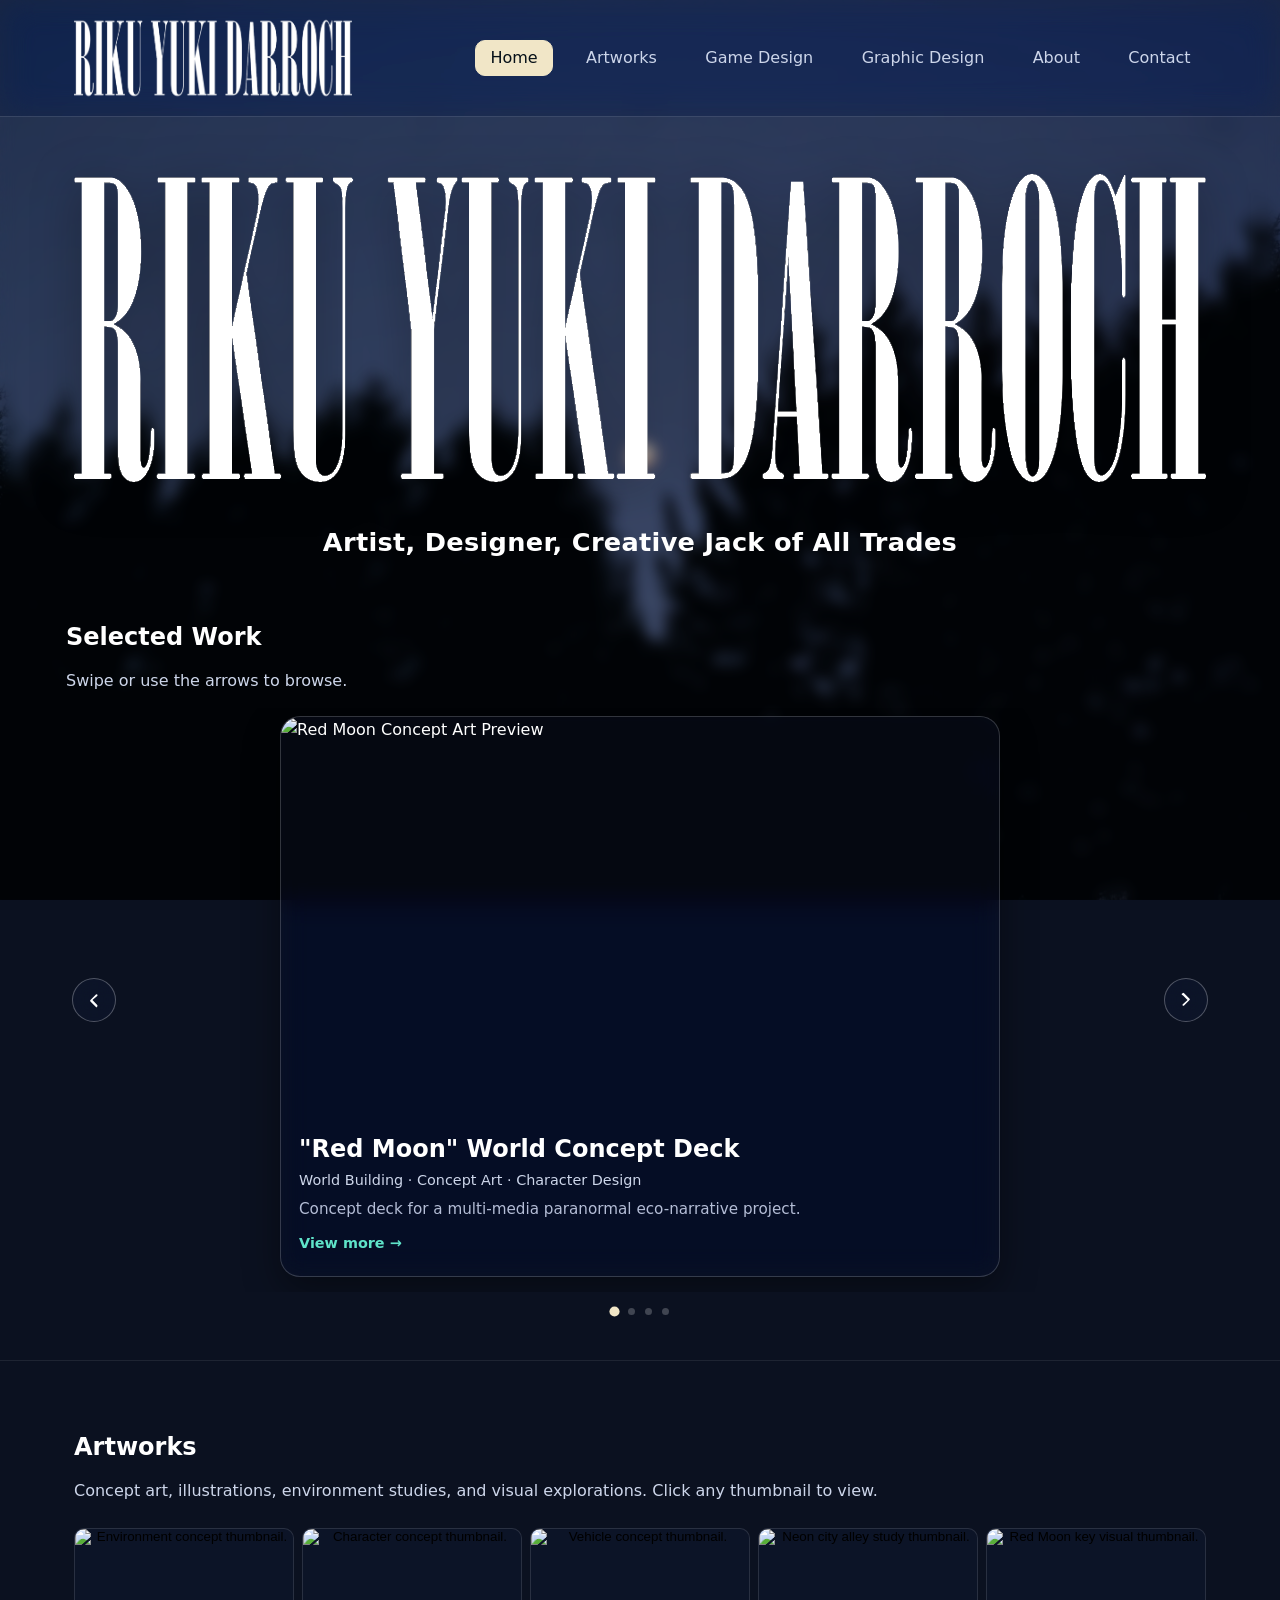
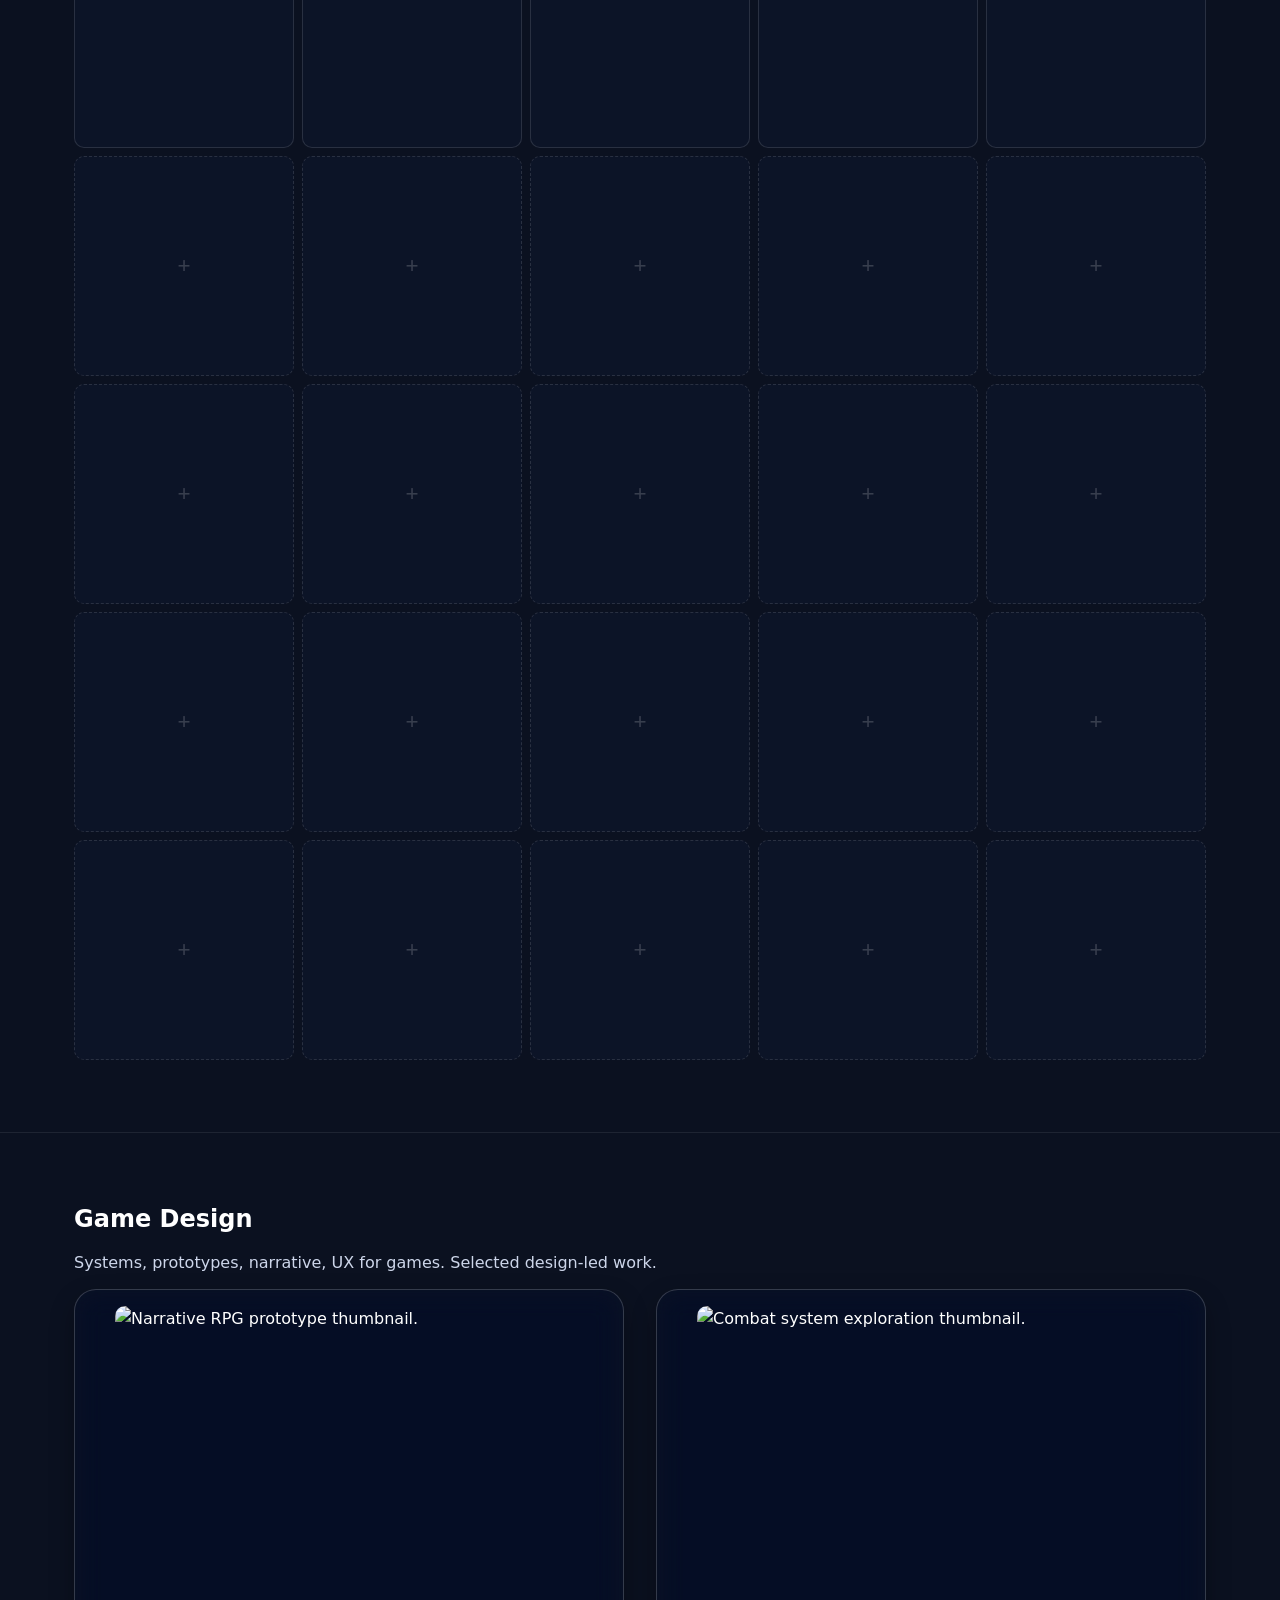
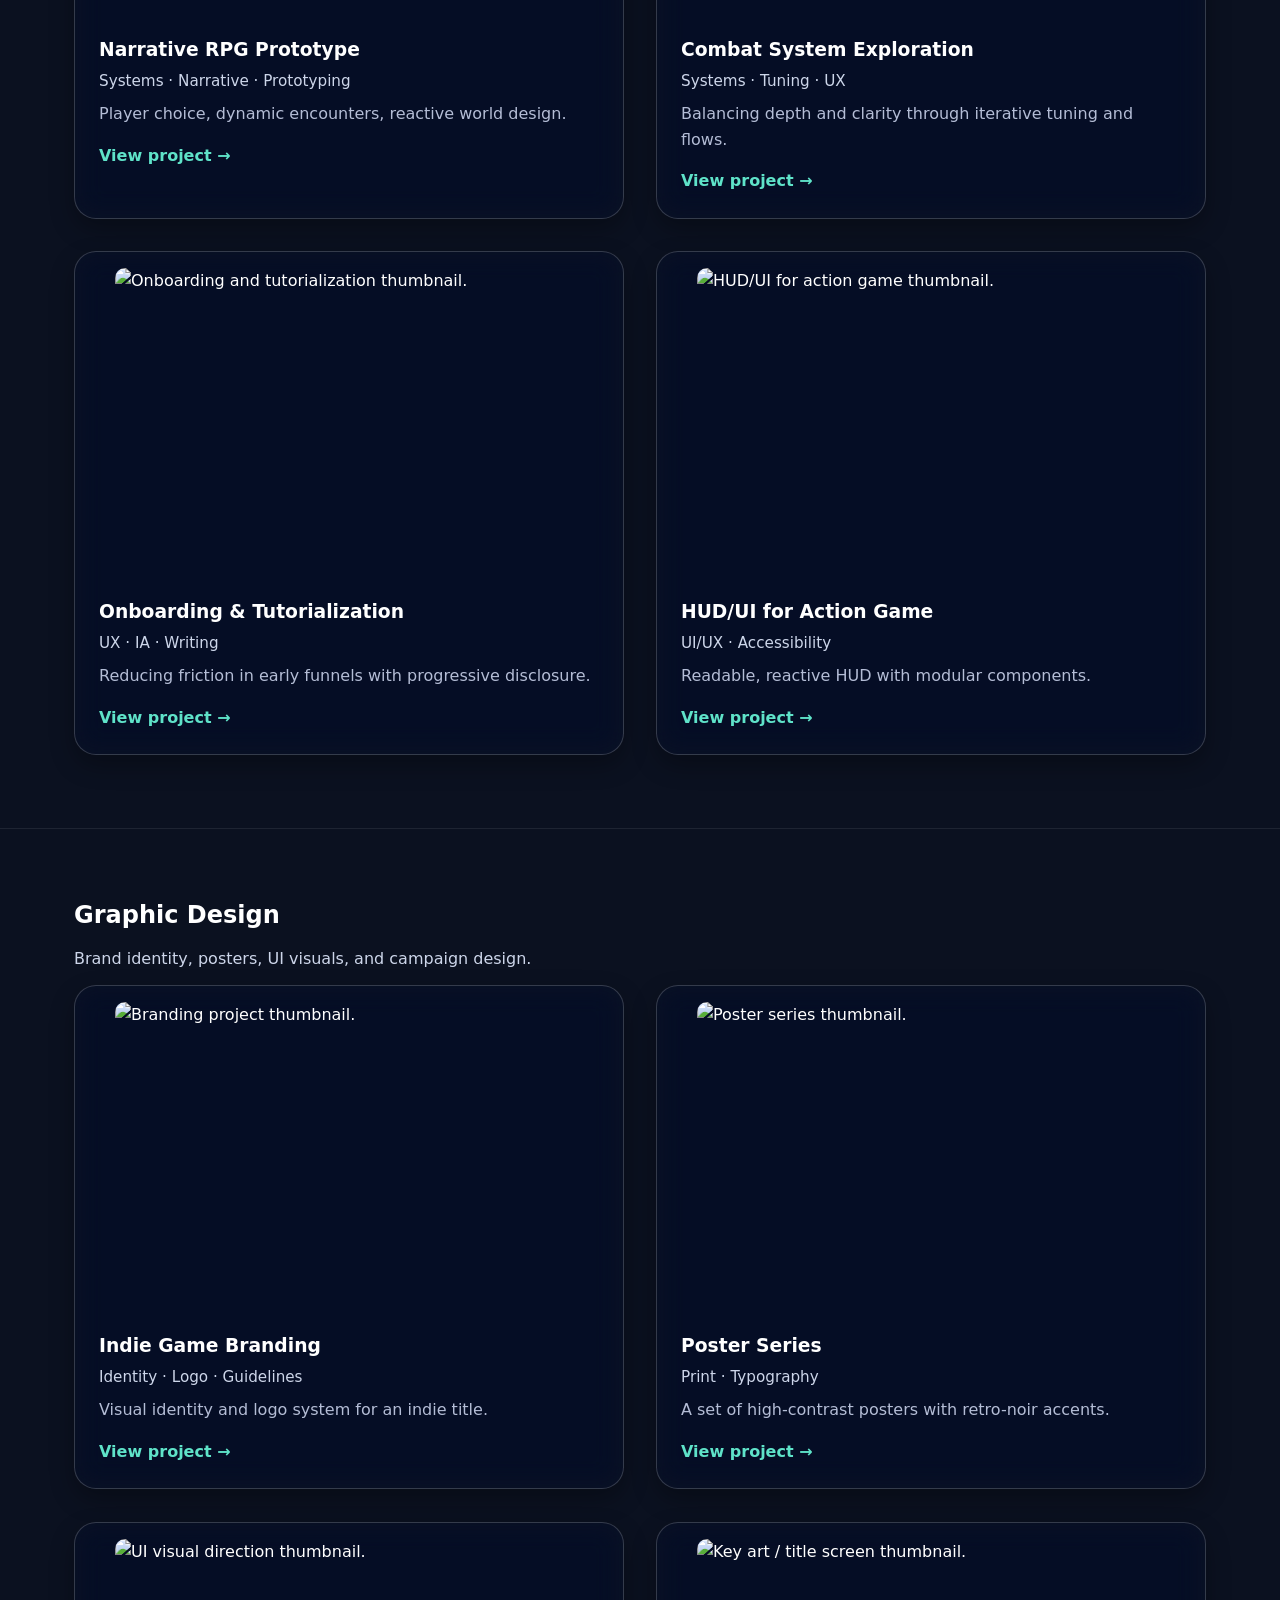
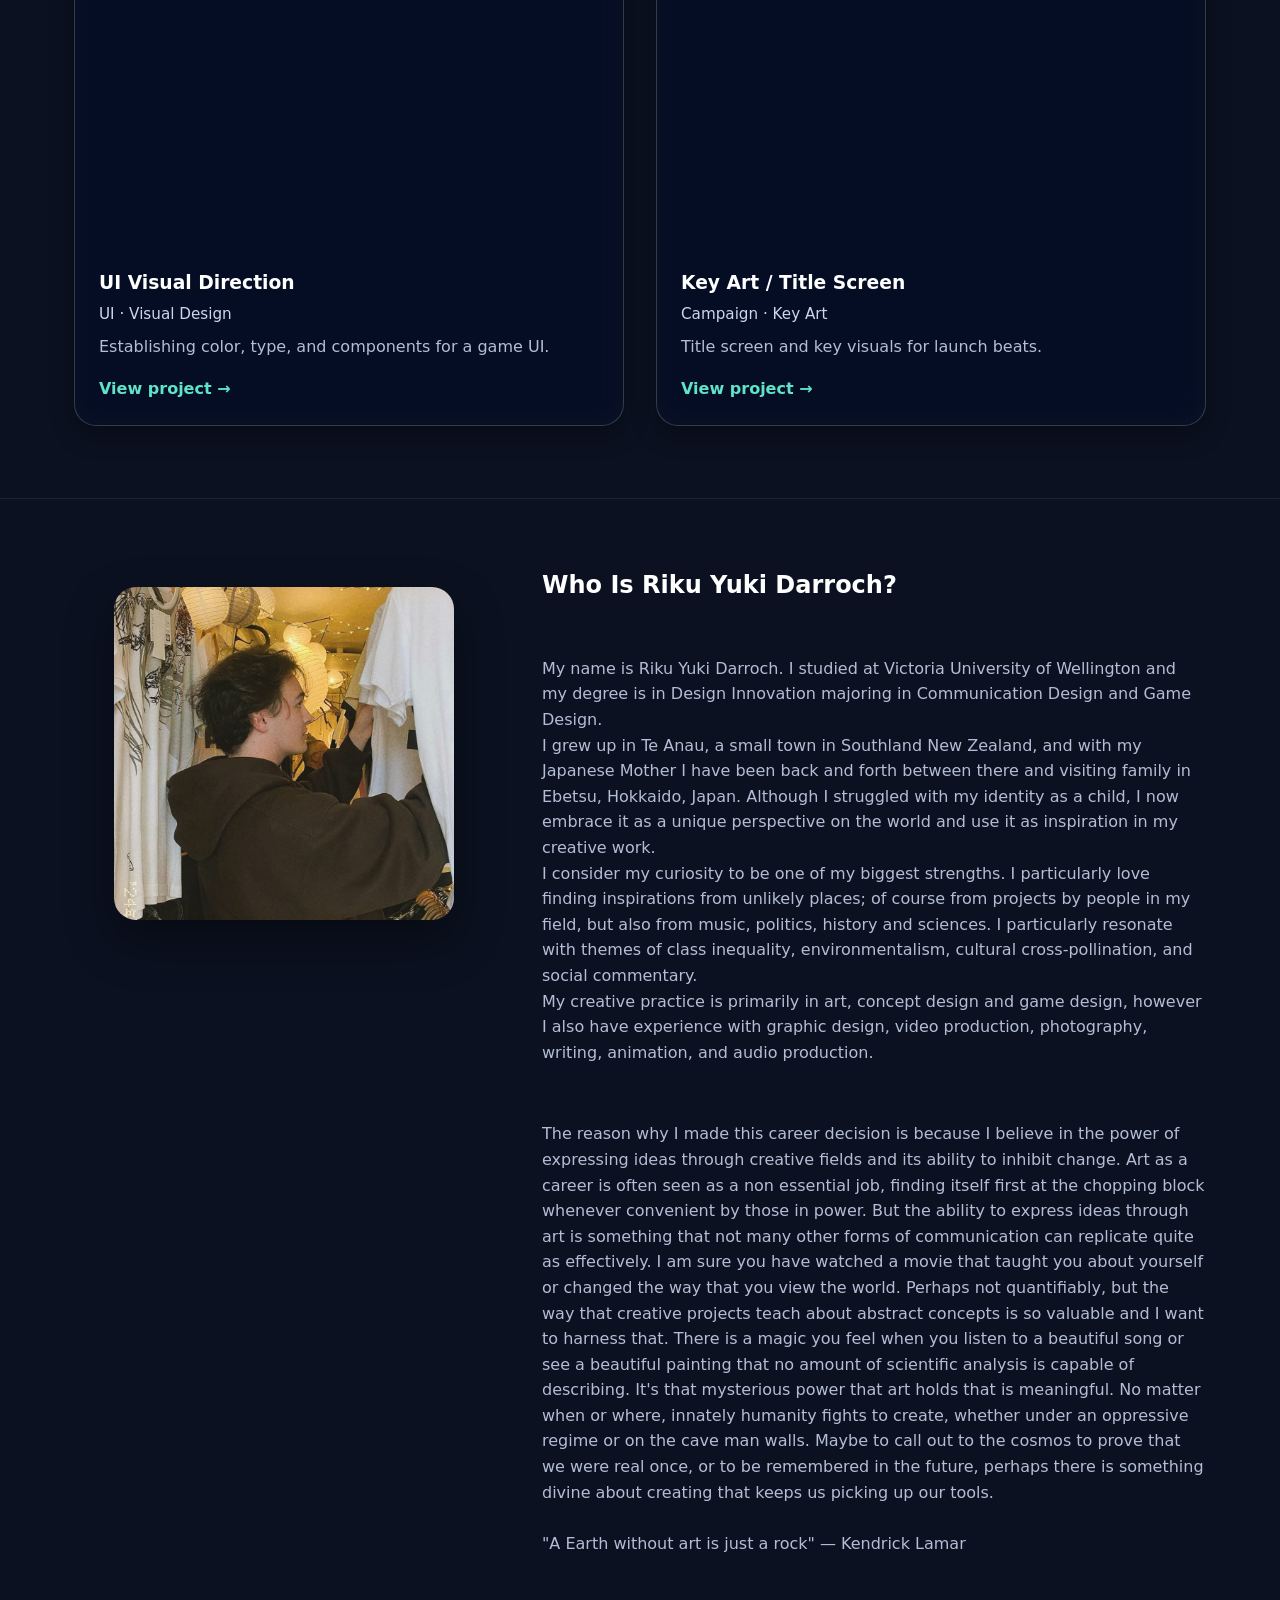
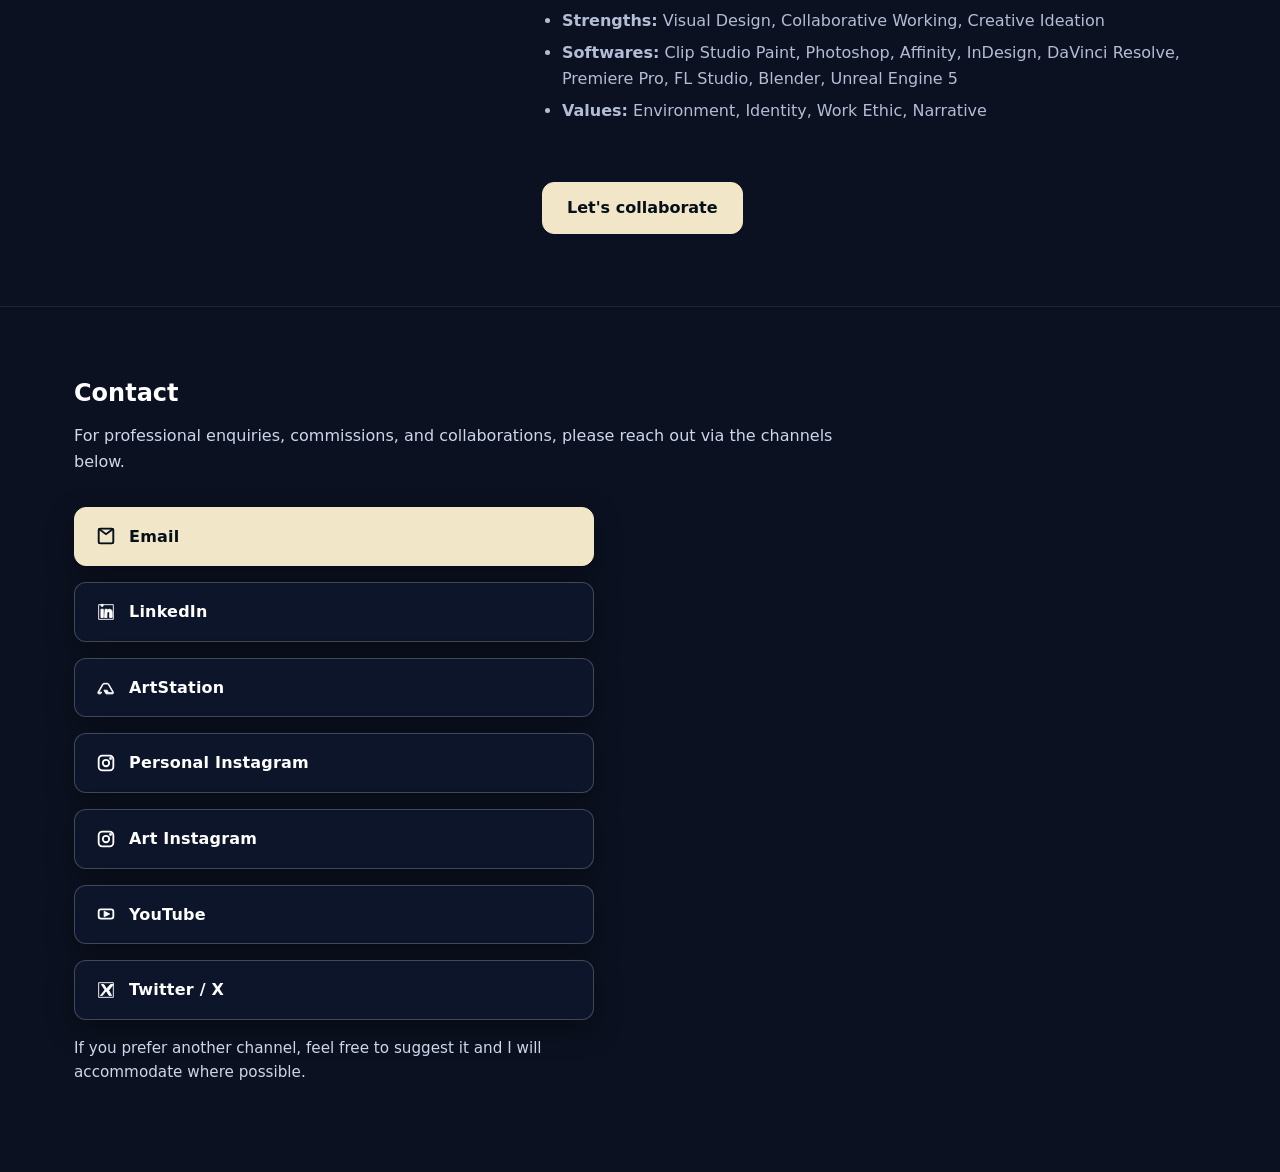
==== commit a47b3f1d: "made the index the whole website and some other stuff check the readme" ====
--- a/index.html
+++ b/index.html
@@ -3,10 +3,10 @@
 <head>
   <meta charset="UTF-8" />
   <meta name="viewport" content="width=device-width, initial-scale=1" />
-  <title>Riku Yuki Darroch Portfolio</title>
-  <meta name="description" content="Riku Yuki Darroch Portfolio" />
-
-  <!-- Site stylesheet -->
+  <title>Riku Yuki Darroch — Portfolio</title>
+  <meta name="description" content="Portfolio of Riku Yuki Darroch — artist, designer, creative jack of all trades." />
+
+  <link rel="icon" type="image/png" href="favicon.png" />
   <link rel="stylesheet" href="styles.css" />
 
   <style>
@@ -15,185 +15,436 @@
       *, *::before, *::after { animation-duration:.01ms!important; transition-duration:.01ms!important; scroll-behavior:auto!important; }
     }
 
-    /* ======================================
-       Page-wide scroll behavior
-       ====================================== */
-    html, body { height: 100%; overscroll-behavior-y: none; }
-    html { scroll-snap-type: y mandatory; }
-    .snap { scroll-snap-align: center; scroll-snap-stop: always; }
-
-    /* ======================================
-       Masthead (big logo area inside body)
-       ====================================== */
-    :root{
-      /* A touch taller so the subtitle never crops */
-      --masthead-maxh: clamp(260px, 30vw, 560px);
-      --masthead-pad: clamp(16px, 3vw, 32px);
-      --masthead-gap: clamp(28px, 7vh, 84px); /* gap after collapse so we don't overshoot next section */
-      --masthead-t: 260ms;
-      --page-maxw: 1180px;
+    html { scroll-behavior: smooth; }
+    body { overscroll-behavior-y: none; }
+
+    /* ── Kill any scroll-snap from old Copilot code ── */
+    html { scroll-snap-type: none !important; }
+    * { scroll-snap-align: none !important; scroll-snap-stop: unset !important; }
+
+    /* ── Header always fixed to top, never scrolls away ── */
+    .site-header {
+      position: fixed !important;
+      top: 0; left: 0; right: 0;
+      z-index: 100;
+    }
+    /* Push body content down so it starts below the fixed header */
+    .masthead-body {
+      margin-top: 80px;
+    }
+
+    :root {
+      --masthead-t: 280ms;
+      --page-maxw:  1180px;
       --text-100: #ffffff;
+      --text-200: #b4bdd6;
       --text-300: #cdd6ea;
-      --text-200: #b4bdd6;
-    }
-
-    .masthead-body{
-      position: relative;
-      z-index: 2;
-      margin: 0;
-      padding: var(--masthead-pad) 0;
-      max-height: calc(var(--masthead-maxh) + var(--masthead-pad) * 2);
-      overflow: visible; /* show everything while expanded */
-      transition: max-height var(--masthead-t) ease,
-                  padding var(--masthead-t) ease,
-                  opacity var(--masthead-t) ease,
-                  margin var(--masthead-t) ease;
-      opacity: 1;
-    }
-    body.is-scrolled .masthead-body{ overflow: hidden; } /* only clip while collapsing */
-
-    .masthead-inner{
-      max-width: var(--page-maxw);
-      margin-inline: auto;
-      padding: 0 24px; /* safe side padding */
-      display: grid;
-      gap: clamp(16px, 3vw, 30px);
-      place-items: center;
-      text-align: center;
-    }
-
-    .logo-distort{ position: relative; width: 100%; }
-    .logo-distort canvas{
+      --moon: #f1e6c7;
+      --teal: #5fe3c9;
+    }
+
+    /* ═══════════════════════════
+       MASTHEAD
+       ═══════════════════════════ */
+    .masthead-body {
+      position: relative; z-index: 2;
+      padding: clamp(40px,6vw,80px) 0 clamp(28px,4vw,56px);
+      max-height: 700px; overflow: visible; opacity: 1;
+      transition:
+        max-height var(--masthead-t) ease,
+        padding    var(--masthead-t) ease,
+        opacity    var(--masthead-t) ease,
+        margin     var(--masthead-t) ease;
+    }
+    body.is-scrolled .masthead-body {
+      max-height: 0; padding: 0; opacity: 0;
+      overflow: hidden; margin-bottom: clamp(16px,3vh,36px);
+    }
+    .masthead-inner {
+      max-width: var(--page-maxw); margin-inline: auto; padding: 0 24px;
+      display: grid; gap: clamp(14px,2.5vw,28px);
+      place-items: center; text-align: center;
+    }
+    .logo-distort { position: relative; width: 100%; }
+    .logo-distort canvas {
       position: absolute; inset: 0; width: 100%; height: 100%;
       background: transparent; display: none;
     }
-    .logo-distort.gl-active canvas{ display: block; }
-    .logo-distort.gl-active .logo-wide{ opacity: 0; transition: opacity var(--masthead-t) ease; }
-    .logo-wide{
+    .logo-distort.gl-active canvas { display: block; }
+    .logo-distort.gl-active .logo-wide { opacity: 0; transition: opacity var(--masthead-t) ease; }
+    .logo-wide {
       display: block; width: 100%; height: auto; object-fit: contain;
       filter: drop-shadow(0 8px 24px rgba(0,0,0,.35));
     }
-    .masthead-tagline{
+    .masthead-tagline {
       font-weight: 700; letter-spacing: .3px;
-      font-size: clamp(18px, 2.2vw, 30px);
-      line-height: 1.2; /* prevent crop across fonts */
-      color: var(--text-100);
-      margin: 0; width: 100%; text-align: center; white-space: normal;
-    }
-
-    /* Small header brand handling while at the very top */
-    body:not(.is-scrolled) .site-header .brand-logo{
-      opacity: 0; transform: translateY(4px) scale(.96);
-      pointer-events: none;
+      font-size: clamp(14px,2vw,28px); line-height: 1.2;
+      color: var(--text-100); margin: 0;
+    }
+    /* Logo hidden in header while masthead is on screen,
+       snaps back in when masthead collapses on scroll */
+    body:not(.is-scrolled) .site-header .brand-logo {
+      opacity: 0; transform: translateY(4px) scale(.96); pointer-events: none;
       transition: opacity var(--masthead-t) ease, transform var(--masthead-t) ease;
     }
-    /* Collapse masthead & reveal small header logo; keep extra gap below */
-    body.is-scrolled .masthead-body{
-      max-height: 0; padding: 0; opacity: 0; margin: 0 0 var(--masthead-gap) 0;
-    }
-    body.is-scrolled .site-header .brand-logo{
+    body.is-scrolled .site-header .brand-logo {
       opacity: 1; transform: none; pointer-events: auto;
       transition: opacity var(--masthead-t) ease, transform var(--masthead-t) ease;
     }
 
-    /* ======================================
-       Wheel Carousel (BIGGER cards, spaced)
-       ====================================== */
-    .wheel-section{ padding: clamp(24px, 4vh, 40px) 0; }
-    .wheel-section .container{ max-width: var(--page-maxw); padding: 0 24px; }
-
-    .wheel-viewport{
-      position: relative;
-      height: clamp(680px, 78vh, 1080px); /* tall for larger cards */
-      perspective: 1800px;
-      overflow: hidden;
-      border-radius: 24px;
-    }
-    .wheel-track{
-      position:absolute; inset:0;
-      transform-style: preserve-3d;
+    /* ═══════════════════════════
+       SECTION DIVIDERS
+       ═══════════════════════════ */
+    /* Each merged section gets a scroll-target id and generous padding
+       so the sticky header doesn't cover the heading */
+    .page-section {
+      scroll-margin-top: 90px; /* clears the sticky header */
+    }
+
+    /* ═══════════════════════════
+       CAROUSEL (Home / Selected Work)
+       ═══════════════════════════ */
+    .wheel-section { padding: clamp(8px,1.5vh,20px) 0 clamp(32px,5vh,64px); }
+    .wheel-section .container { max-width: var(--page-maxw); padding: 0 16px; }
+    .section-intro { color: var(--text-300); margin: 0 0 14px; }
+
+    .wheel-viewport {
+      position: relative; width: 100%;
+      overflow: hidden; border-radius: 20px;
+      touch-action: pan-y;
+    }
+    .wheel-track {
+      display: flex;
+      transition: transform 380ms cubic-bezier(.4,0,.2,1);
       will-change: transform;
-      touch-action: pan-y; /* allow vertical page scroll by default */
-    }
-
-    /* Arrows */
-    .wheel-arrows{
-      position:absolute; inset:0; pointer-events:none;
-      display:flex; align-items:center; justify-content:space-between;
-      padding: 0 14px; z-index: 3;
-    }
-    .wheel-arrow{
-      pointer-events:auto;
-      display:grid; place-items:center;
-      width: 50px; height: 50px;
-      border-radius: 999px;
-      border: 1px solid rgba(255,255,255,.35);
-      background: rgba(16,26,51,.45);
-      backdrop-filter: blur(10px); -webkit-backdrop-filter: blur(10px);
-      color: var(--text-100);
-      cursor: pointer;
-      transition: transform .15s ease, background-color .15s ease, border-color .15s ease;
-      user-select: none;
-    }
-    .wheel-arrow:hover{ transform: scale(1.08); background: rgba(16,26,51,.65); border-color: rgba(255,255,255,.5); }
-    .wheel-arrow svg{ width: 24px; height: 24px; }
-
-    /* Items on the ring */
-    .wheel-item{
-      position:absolute; top:50%; left:50%;
-      transform-style: preserve-3d;
-      will-change: transform, opacity;
-      transition: filter .2s ease;
-      text-decoration: none; color: inherit;
-    }
-
-    /* BIG cards (reduce negative space) + TILT */
-    .wheel-card{
-      width: clamp(560px, 68vw, 980px);
-      border-radius: 26px;
+    }
+    .wheel-track.is-dragging { transition: none; }
+    .wheel-item {
+      flex: 0 0 100%; display: flex;
+      justify-content: center; align-items: center;
+      padding: 8px 16px 16px;
+      text-decoration: none; color: inherit; box-sizing: border-box;
+    }
+    .wheel-card {
+      width: 100%; max-width: clamp(320px,72vw,720px);
+      border-radius: 20px;
       border: 1px solid rgba(255,255,255,.18);
-      background-color: rgba(16,26,51,.32);
+      background-color: rgba(16,26,51,.34);
       backdrop-filter: blur(14px) saturate(140%) contrast(108%);
       -webkit-backdrop-filter: blur(14px) saturate(140%) contrast(108%);
-      box-shadow: 0 18px 38px rgba(0,0,0,.35);
+      box-shadow: 0 14px 36px rgba(0,0,0,.40);
       overflow: hidden;
-
-      /* tilt-on-hover context (added) */
-      transform: perspective(900px) rotateX(var(--tiltX, 0deg)) rotateY(var(--tiltY, 0deg));
+      transform: perspective(900px) rotateX(var(--tiltX,0deg)) rotateY(var(--tiltY,0deg));
+      transform-style: preserve-3d; transition: transform 100ms ease;
+      will-change: transform; cursor: pointer;
+    }
+    .wheel-card figure { margin: 0; }
+    .wheel-card img { display: block; width: 100%; height: auto; aspect-ratio: 16/9; object-fit: cover; }
+    .wheel-card .project-meta { padding: 14px 18px 20px; }
+    .wheel-card .project-title  { margin: 0 0 5px; font-size: clamp(15px,2.2vw,24px); }
+    .wheel-card .project-tags   { color: var(--text-300); font-size: .9rem; margin: 0 0 5px; }
+    .wheel-card .project-blurb  { color: var(--text-200); margin: 0 0 9px; font-size: .95rem; }
+    .wheel-card .project-cta    { color: var(--teal); font-weight: 700; font-size: .9rem; }
+
+    .wheel-arrows {
+      position: absolute; inset: 0; pointer-events: none;
+      display: flex; align-items: center; justify-content: space-between;
+      padding: 0 6px; z-index: 10;
+    }
+    .wheel-arrow {
+      pointer-events: auto; display: grid; place-items: center;
+      width: 44px; height: 44px; border-radius: 999px;
+      border: 1px solid rgba(255,255,255,.28);
+      background: rgba(16,26,51,.46);
+      backdrop-filter: blur(10px); -webkit-backdrop-filter: blur(10px);
+      color: var(--text-100); cursor: pointer;
+      transition: transform .15s ease, background-color .15s ease;
+      user-select: none; flex-shrink: 0;
+    }
+    .wheel-arrow:hover { transform: scale(1.1); background: rgba(16,26,51,.70); }
+    .wheel-arrow svg { width: 22px; height: 22px; }
+    @media (max-width: 480px) { .wheel-arrows { display: none; } }
+
+    .wheel-dots {
+      display: flex; align-items: center; justify-content: center;
+      gap: 10px; margin-top: 16px;
+    }
+    .wheel-dot {
+      width: 7px; height: 7px; border-radius: 999px;
+      background: rgba(255,255,255,.22);
+      border: none; padding: 0; cursor: pointer;
+      transition: background .25s ease, transform .25s ease;
+      position: relative;
+    }
+    .wheel-dot::after { content:''; position:absolute; inset:-8px; }
+    .wheel-dot[aria-current="true"] { background: var(--moon); transform: scale(1.45); }
+
+    /* ═══════════════════════════
+       TILT CARDS (artworks / game / graphic)
+       ═══════════════════════════ */
+    .tilt-card {
+      transform: perspective(1000px) rotateX(0deg) rotateY(0deg);
       transform-style: preserve-3d;
       transition: transform 120ms ease;
       will-change: transform;
-      pointer-events: auto;
-    }
-    .wheel-card figure{ margin:0; }
-    .wheel-card img{ display:block; width:100%; height:auto; aspect-ratio: 16/9; object-fit: cover; }
-    .project-meta{ padding: 22px 24px 26px; }
-    .project-title{ margin: 0 0 10px; font-size: clamp(22px, 2.6vw, 32px); }
-    .project-tags{ color: var(--text-300); font-size: 1.05rem; margin:0 0 10px; }
-    .project-blurb{ color: var(--text-200); margin: 0 0 14px; font-size: 1.08rem; }
-    .project-cta{ color: var(--text-100); font-weight: 600; }
-
-    /* Footer above the blur veil */
-    .bg-blur{ pointer-events: none; z-index: 1; }
-    .site-footer{ position: relative; z-index: 4; }
-
-    /* Sections that should snap */
-    .masthead-body.snap,
-    .wheel-section.snap,
-    .site-footer.snap{ scroll-snap-align: center; scroll-snap-stop: always; }
+    }
+    .tilt-card.is-hovering {
+      transform: perspective(1000px) rotateX(var(--rx,0deg)) rotateY(var(--ry,0deg));
+    }
+    .tilt-card[data-press="true"] {
+      transform: perspective(1000px)
+        rotateX(calc(var(--rx,0deg)*.85))
+        rotateY(calc(var(--ry,0deg)*.85))
+        scale(.995);
+    }
+
+    /* ═══════════════════════════
+       CONTACT BUTTONS (from contact.html)
+       ═══════════════════════════ */
+    .contact-header { max-width: 760px; }
+    .contact-actions {
+      display: grid; gap: var(--space-4,1rem);
+      margin-top: var(--space-6,2rem); max-width: 520px;
+    }
+    .btn-solid {
+      display: flex; align-items: center; gap: 0.75rem;
+      width: 100%; font-weight: 700; letter-spacing: 0.2px;
+      padding: 1rem 1.25rem; border-radius: 12px;
+      color: #061018; background: var(--moon);
+      border: 1px solid var(--moon);
+      box-shadow: 0 10px 28px rgba(0,0,0,.35);
+      transition: transform .15s ease, box-shadow .25s ease, background-color .2s ease;
+      text-decoration: none;
+    }
+    .btn-solid:hover, .btn-solid:focus-visible {
+      transform: translateY(-2px); background: #ffe29a;
+      border-color: #ffe29a; box-shadow: 0 18px 48px rgba(0,0,0,.55);
+    }
+    .btn-secondary {
+      background: rgba(16,26,51,.55); border-color: rgba(255,255,255,.22);
+      color: var(--text-100);
+    }
+    .btn-secondary:hover, .btn-secondary:focus-visible {
+      background: rgba(16,26,51,.70); border-color: rgba(255,255,255,.30);
+      color: var(--text-100);
+    }
+    .btn-solid svg { width:22px; height:22px; flex-shrink:0; stroke:currentColor; fill:currentColor; }
+    .contact-note { margin-top:var(--space-4,1rem); color:var(--text-300); font-size:.95rem; max-width:520px; }
+
+    /* ═══════════════════════════
+       ABOUT layout
+       ═══════════════════════════ */
+    .about-grid {
+      display: grid;
+      grid-template-columns: min(420px,45vw) 1fr;
+      gap: var(--space-7,3rem); align-items: start;
+    }
+    .about-photo { max-width: 420px; }
+    .about-photo img { width:100%; height:auto; border-radius:var(--radius-lg,22px); box-shadow:var(--shadow-1,0 20px 48px rgba(0,0,0,.4)); object-fit:cover; }
+    .about-content { display:grid; gap:var(--space-5,1.5rem); }
+    .about-list { margin:var(--space-3,.75rem) 0; padding-left:1.25em; color:var(--text-200); }
+    .about-list li { margin-bottom:.4rem; }
+    .about-cta { margin-top: var(--space-4,1rem); }
+    .button {
+      display: inline-block; padding: .75rem 1.5rem;
+      border-radius: 12px; font-weight: 700;
+      background: var(--moon); color: #061018;
+      border: 1px solid var(--moon);
+      transition: transform .15s ease, box-shadow .2s ease;
+      text-decoration: none;
+    }
+    .button:hover { transform: translateY(-2px); box-shadow: 0 10px 28px rgba(0,0,0,.35); }
+    @media (max-width:900px) {
+      .about-grid { grid-template-columns:1fr; }
+      .about-photo { max-width:520px; margin-inline:auto; }
+    }
+
+    .bg-blur { pointer-events: none; z-index: 1; }
+
+    /* Smooth-scroll offset for anchor links from nav */
+    :target { scroll-margin-top: 90px; }
+  
+    /* ═══════════════════════════
+       ARTWORK THUMBNAIL GRID
+       ═══════════════════════════ */
+    .art-grid {
+      display: grid;
+      grid-template-columns: repeat(5, 1fr);
+      gap: 8px;
+      margin-top: var(--space-5, 1.5rem);
+    }
+    @media (max-width: 700px) {
+      .art-grid { grid-template-columns: repeat(3, 1fr); gap: 6px; }
+    }
+    @media (max-width: 420px) {
+      .art-grid { grid-template-columns: repeat(2, 1fr); gap: 5px; }
+    }
+
+    .art-thumb {
+      position: relative;
+      aspect-ratio: 1 / 1;
+      overflow: hidden;
+      border-radius: 10px;
+      border: 1px solid rgba(255,255,255,.12);
+      background: rgba(16,26,51,.4);
+      cursor: pointer;
+      padding: 0;
+      transition: transform .15s ease, border-color .15s ease, box-shadow .15s ease;
+    }
+    .art-thumb:not(.art-thumb--empty):hover {
+      transform: scale(1.04);
+      border-color: rgba(255,255,255,.35);
+      box-shadow: 0 8px 24px rgba(0,0,0,.5);
+      z-index: 1;
+    }
+    .art-thumb img {
+      width: 100%; height: 100%;
+      object-fit: cover;
+      display: block;
+      border-radius: 0;
+      transition: filter .2s ease;
+      pointer-events: none;
+    }
+    .art-thumb:not(.art-thumb--empty):hover img {
+      filter: brightness(1.1);
+    }
+
+    /* Empty placeholder slots */
+    .art-thumb--empty {
+      cursor: default;
+      display: grid; place-items: center;
+      color: rgba(255,255,255,.18);
+      font-size: 1.4rem;
+      border-style: dashed;
+    }
+    .art-thumb--empty span { pointer-events: none; }
+
+    /* ═══════════════════════════
+       LIGHTBOX MODAL
+       ═══════════════════════════ */
+    /* ── Lightbox: subtle dim scrim, glass panel floats forward ── */
+    .art-lightbox {
+      position: fixed; inset: 0; z-index: 200;
+      display: flex; align-items: center; justify-content: center;
+      padding: 24px;
+      /* Very light dim — the page still shows behind */
+      background: rgba(5, 10, 20, .38);
+      opacity: 0;
+      transition: opacity .28s ease;
+    }
+    .art-lightbox[hidden] { display: none; }
+    .art-lightbox.is-open { opacity: 1; }
+
+    /* The glass panel itself */
+    .art-lightbox__inner {
+      position: relative;
+      display: grid;
+      grid-template-columns: 1fr 300px;
+      gap: 0;
+      width: 100%;
+      max-width: 1060px;
+      max-height: 88vh;
+      border-radius: 24px;
+      border: 1px solid rgba(255,255,255,.20);
+      background: rgba(16, 26, 51, .52);
+      backdrop-filter: blur(28px) saturate(150%) contrast(110%);
+      -webkit-backdrop-filter: blur(28px) saturate(150%) contrast(110%);
+      box-shadow:
+        0 32px 80px rgba(0,0,0,.55),
+        inset 0 0 0 1px rgba(255,255,255,.07);
+      overflow: hidden;
+      /* Pop forward on open */
+      transform: scale(.96) translateY(10px);
+      transition: transform .28s cubic-bezier(.34,1.56,.64,1);
+    }
+    .art-lightbox.is-open .art-lightbox__inner {
+      transform: scale(1) translateY(0);
+    }
+    @media (max-width: 800px) {
+      .art-lightbox__inner {
+        grid-template-columns: 1fr;
+        max-height: 88vh;
+        overflow-y: auto;
+      }
+    }
+
+    /* Close button — top-right corner of the panel */
+    .art-lightbox__close {
+      position: absolute; top: 14px; right: 14px;
+      width: 36px; height: 36px;
+      border-radius: 999px;
+      border: 1px solid rgba(255,255,255,.22);
+      background: rgba(255,255,255,.08);
+      color: #fff; cursor: pointer;
+      display: grid; place-items: center;
+      transition: background .15s ease, transform .15s ease;
+      z-index: 2;
+    }
+    .art-lightbox__close:hover { background: rgba(255,255,255,.18); transform: scale(1.1); }
+    .art-lightbox__close svg { width: 16px; height: 16px; }
+
+    /* Image side */
+    .art-lightbox__img-wrap {
+      display: flex; align-items: center; justify-content: center;
+      padding: 28px;
+      min-height: 300px;
+      background: rgba(0,0,0,.15);
+      border-right: 1px solid rgba(255,255,255,.08);
+    }
+    @media (max-width: 800px) {
+      .art-lightbox__img-wrap {
+        border-right: none;
+        border-bottom: 1px solid rgba(255,255,255,.08);
+        padding: 20px;
+        min-height: 200px;
+      }
+    }
+    .art-lightbox__img-wrap img {
+      display: block;
+      max-width: 100%;
+      max-height: calc(88vh - 80px);
+      width: auto; height: auto;
+      border-radius: 12px;
+      object-fit: contain;
+      box-shadow: 0 12px 40px rgba(0,0,0,.4);
+    }
+
+    /* Info side */
+    .art-lightbox__info {
+      display: grid;
+      align-content: start;
+      gap: 14px;
+      padding: 32px 24px 28px;
+    }
+    .art-lightbox__title {
+      font-size: clamp(17px, 2vw, 26px);
+      margin: 0; color: var(--text-100);
+      padding-right: 28px; /* don't overlap close btn */
+      line-height: 1.25;
+    }
+    .art-lightbox__tags {
+      font-size: .88rem; color: var(--text-300); margin: 0;
+    }
+    .art-lightbox__desc {
+      font-size: .97rem; color: var(--text-200);
+      line-height: 1.7; margin: 0;
+    }
+
   </style>
 </head>
 <body>
-  <!-- Background -->
+
   <div class="bg-image" aria-hidden="true"></div>
-  <div class="bg-blur" aria-hidden="true"></div>
-
-  <a class="skip-link" id="skip" href="#main-content">Skip to content</a>
-
-  <!-- Header -->
+  <div class="bg-blur"  aria-hidden="true"></div>
+
+  <a class="skip-link" href="#home">Skip to content</a>
+
+  <!-- ═══════════════════════════════════════
+       STICKY HEADER — nav links are anchors
+       ═══════════════════════════════════════ -->
   <header class="site-header" role="banner">
     <div class="container">
-      <a class="brand" href="index.html" aria-label="Home">
+      <a class="brand" href="#home" aria-label="Back to top">
         <img class="brand-logo" src="LOGO.png" alt="Riku Yuki Darroch logo" height="56" />
       </a>
       <nav class="site-nav" aria-label="Primary">
@@ -202,95 +453,90 @@
           <span class="hamburger" aria-hidden="true"></span>
         </button>
         <ul id="primary-menu">
-          <li><a href="index.html" aria-current="page">Home</a></li>
-          <li><a href="artworks.html">Artworks</a></li>
-          <li><a href="game-design.html">Game Design</a></li>
-          <li><a href="graphic-design.html">Graphic Design</a></li>
-          <li><a href="about.html">About</a></li>
-          <li><a class="nav-link--cta" href="contact.html">Contact</a></li>
+          <li><a href="#home">Home</a></li>
+          <li><a href="#artworks">Artworks</a></li>
+          <li><a href="#game-design">Game Design</a></li>
+          <li><a href="#graphic-design">Graphic Design</a></li>
+          <li><a href="#about">About</a></li>
+          <li><a href="#contact">Contact</a></li>
         </ul>
       </nav>
     </div>
   </header>
 
-  <!-- Masthead (big logo) -->
-  <section class="masthead-body snap" aria-label="Site masthead">
+  <!-- ═══════════════════════════════════════
+       MASTHEAD — big logo
+       ═══════════════════════════════════════ -->
+  <div class="masthead-body" id="masthead" aria-label="Site masthead">
     <div class="masthead-inner">
-      <div class="logo-distort">
-        <img class="logo-wide" src="LOGO.png" alt="Riku Yuki Darroch wordmark" />
+      <div class="logo-distort" id="logoHolder">
+        <img class="logo-wide" id="logoImg" src="LOGO.png" alt="Riku Yuki Darroch wordmark" />
         <canvas id="logoGL" aria-hidden="true"></canvas>
       </div>
-      <h2 class="masthead-tagline">Artist, Designer, Creative Jack of All Trades</h2>
+      <p class="masthead-tagline">Artist, Designer, Creative Jack of All Trades</p>
     </div>
-  </section>
-
-  <main id="main-content">
-    <!-- Selected Work (Wheel Carousel) -->
-    <section class="wheel-section snap" aria-labelledby="work-title">
+  </div>
+
+  <main>
+
+    <!-- ═══════════════════════════════════════
+         HOME — Selected Work carousel
+         ═══════════════════════════════════════ -->
+    <section id="home" class="wheel-section page-section" aria-labelledby="work-title">
       <div class="container">
         <h2 id="work-title">Selected Work</h2>
-        <p class="section-intro">
-          Use the arrows to browse. On laptops/trackpads, horizontal scroll also slides the carousel. Vertical scroll moves the page.
-        </p>
+        <p class="section-intro">Swipe or use the arrows to browse.</p>
 
         <div class="wheel-viewport" data-wheel>
-          <div class="wheel-arrows" aria-hidden="false">
-            <button class="wheel-arrow" type="button" data-prev aria-label="Previous projects">
+          <div class="wheel-arrows">
+            <button class="wheel-arrow" type="button" data-prev aria-label="Previous project">
               <svg viewBox="0 0 24 24" fill="currentColor" aria-hidden="true"><path d="M15.5 19.5a1 1 0 0 1-1.41 0l-6-6a1 1 0 0 1 0-1.41l6-6a1 1 0 1 1 1.41 1.41L10.33 12l5.17 5.5a1 1 0 0 1 0 1.41z"/></svg>
             </button>
-            <button class="wheel-arrow" type="button" data-next aria-label="Next projects">
+            <button class="wheel-arrow" type="button" data-next aria-label="Next project">
               <svg viewBox="0 0 24 24" fill="currentColor" aria-hidden="true"><path d="M8.5 4.5a1 1 0 0 1 1.41 0l6 6a1 1 0 0 1 0 1.41l-6 6a1 1 0 1 1-1.41-1.41L13.67 12 8.5 6.91A1 1 0 0 1 8.5 4.5z"/></svg>
             </button>
           </div>
-
           <div class="wheel-track" data-track>
-            <!-- Item 1 -->
             <a class="wheel-item" href="project-template.html">
               <article class="wheel-card">
-                <figure><img src="almost done.png" alt="Red Moon Concept Art Preview" loading="lazy" /></figure>
+                <figure><img src="almost_done.png" alt="Red Moon Concept Art Preview" loading="lazy" /></figure>
                 <div class="project-meta">
-                  <h3 class="project-title">“Red Moon” World Concept Deck</h3>
+                  <h3 class="project-title">"Red Moon" World Concept Deck</h3>
                   <p class="project-tags">World Building · Concept Art · Character Design</p>
-                  <p class="project-blurb">Concept deck for a multi‑media paranormal eco‑narrative project.</p>
+                  <p class="project-blurb">Concept deck for a multi-media paranormal eco-narrative project.</p>
                   <span class="project-cta">View more →</span>
                 </div>
               </article>
             </a>
-
-            <!-- Item 2 -->
             <a class="wheel-item" href="case-studies/project-02.html">
               <article class="wheel-card">
                 <figure><img src="images/project-02-thumb.jpg" alt="Reflection prototype thumbnail" loading="lazy" /></figure>
                 <div class="project-meta">
-                  <h3 class="project-title">“Reflection” Horror Game Prototype</h3>
+                  <h3 class="project-title">"Reflection" Horror Game Prototype</h3>
                   <p class="project-tags">GDD · Pitch · UE5 Prototype</p>
                   <p class="project-blurb">Retro 3D horror for PC with design doc and concept art.</p>
                   <span class="project-cta">View more →</span>
                 </div>
               </article>
             </a>
-
-            <!-- Item 3 -->
             <a class="wheel-item" href="case-studies/project-03.html">
               <article class="wheel-card">
                 <figure><img src="album cover art.png" alt="Album design mock cover" loading="lazy" /></figure>
                 <div class="project-meta">
-                  <h3 class="project-title">“Disociating at the Function” Album Design</h3>
+                  <h3 class="project-title">"Dissociating at the Function" Album Design</h3>
                   <p class="project-tags">Graphic Design · Photography · Typography</p>
                   <p class="project-blurb">Mock album art and jewel case for a fictional rap album.</p>
                   <span class="project-cta">View more →</span>
                 </div>
               </article>
             </a>
-
-            <!-- Item 4 -->
             <a class="wheel-item" href="case-studies/project-04.html">
               <article class="wheel-card">
                 <figure><img src="3E7825E3-E6DF-45F9-88AA-05536A53BCD9-7484-000002D0C700F917.jpg" alt="Photography preview" loading="lazy" /></figure>
                 <div class="project-meta">
-                  <h3 class="project-title">“Home” Photography Collection</h3>
+                  <h3 class="project-title">"Home" Photography Collection</h3>
                   <p class="project-tags">Photography · Identity · Travel</p>
-                  <p class="project-blurb">A growing collection of photography of the places I’ve called home.</p>
+                  <p class="project-blurb">A growing collection of photography of the places I've called home.</p>
                   <span class="project-cta">View more →</span>
                 </div>
               </article>
@@ -298,385 +544,637 @@
           </div>
         </div>
 
+        <div class="wheel-dots" role="tablist" aria-label="Project selector" data-dots>
+          <button class="wheel-dot" type="button" data-dot="0" aria-label="Project 1" aria-current="true"></button>
+          <button class="wheel-dot" type="button" data-dot="1" aria-label="Project 2"></button>
+          <button class="wheel-dot" type="button" data-dot="2" aria-label="Project 3"></button>
+          <button class="wheel-dot" type="button" data-dot="3" aria-label="Project 4"></button>
+        </div>
       </div>
     </section>
+
+    <!-- ═══════════════════════════════════════
+         ARTWORKS — thumbnail grid + lightbox
+         ═══════════════════════════════════════ -->
+    <section id="artworks" class="work page-section" aria-labelledby="artworks-title">
+      <div class="container">
+        <h1 id="artworks-title">Artworks</h1>
+        <p class="section-intro">Concept art, illustrations, environment studies, and visual explorations. Click any thumbnail to view.</p>
+
+        <!-- 5-column thumbnail grid -->
+        <div class="art-grid" role="list">
+
+          <button class="art-thumb" role="listitem"
+            data-img="images/artworks/art-01-thumb.jpg"
+            data-full="images/artworks/art-01-thumb.jpg"
+            data-title="Environment Concept #01"
+            data-tags="Concept Art · Environment"
+            data-desc="Atmospheric landscape exploring mood and scale. A study in depth, colour temperature, and the relationship between light and fog in a natural setting."
+            aria-label="Open Environment Concept #01">
+            <img src="images/artworks/art-01-thumb.jpg" alt="Environment concept thumbnail." loading="lazy" />
+          </button>
+
+          <button class="art-thumb" role="listitem"
+            data-img="images/artworks/art-02-thumb.jpg"
+            data-full="images/artworks/art-02-thumb.jpg"
+            data-title="Character Study #01"
+            data-tags="Concept Art · Character"
+            data-desc="Exploring silhouettes and gesture for a rogue archetype. Multiple poses and costume variations to nail the visual read from a distance."
+            aria-label="Open Character Study #01">
+            <img src="images/artworks/art-02-thumb.jpg" alt="Character concept thumbnail." loading="lazy" />
+          </button>
+
+          <button class="art-thumb" role="listitem"
+            data-img="images/artworks/art-03-thumb.jpg"
+            data-full="images/artworks/art-03-thumb.jpg"
+            data-title="Vehicle Concept #01"
+            data-tags="Concept Design · Vehicle"
+            data-desc="Sketch to render: noir-inspired hover bike. Designed around a retro-futurist aesthetic with emphasis on surface material and light interaction."
+            aria-label="Open Vehicle Concept #01">
+            <img src="images/artworks/art-03-thumb.jpg" alt="Vehicle concept thumbnail." loading="lazy" />
+          </button>
+
+          <button class="art-thumb" role="listitem"
+            data-img="images/artworks/art-04-thumb.jpg"
+            data-full="images/artworks/art-04-thumb.jpg"
+            data-title="Environment Concept #02"
+            data-tags="Concept Art · Environment"
+            data-desc="Night city alley — neon lighting study. Exploring how artificial light sources interact with wet surfaces and urban grime."
+            aria-label="Open Environment Concept #02">
+            <img src="images/artworks/art-04-thumb.jpg" alt="Neon city alley study thumbnail." loading="lazy" />
+          </button>
+
+          <button class="art-thumb" role="listitem"
+            data-img="almost_done.png"
+            data-full="almost_done.png"
+            data-title="Red Moon — Key Visual"
+            data-tags="Concept Art · World Building"
+            data-desc="Key visual from the Red Moon world concept deck. Sets the tone and palette for the broader paranormal eco-narrative project."
+            aria-label="Open Red Moon Key Visual">
+            <img src="almost_done.png" alt="Red Moon key visual thumbnail." loading="lazy" />
+          </button>
+
+          <!-- Rows 2–5: placeholder slots — replace src/data-* with your real images -->
+          <button class="art-thumb art-thumb--empty" role="listitem" disabled aria-hidden="true"><span>+</span></button>
+          <button class="art-thumb art-thumb--empty" role="listitem" disabled aria-hidden="true"><span>+</span></button>
+          <button class="art-thumb art-thumb--empty" role="listitem" disabled aria-hidden="true"><span>+</span></button>
+          <button class="art-thumb art-thumb--empty" role="listitem" disabled aria-hidden="true"><span>+</span></button>
+          <button class="art-thumb art-thumb--empty" role="listitem" disabled aria-hidden="true"><span>+</span></button>
+
+          <button class="art-thumb art-thumb--empty" role="listitem" disabled aria-hidden="true"><span>+</span></button>
+          <button class="art-thumb art-thumb--empty" role="listitem" disabled aria-hidden="true"><span>+</span></button>
+          <button class="art-thumb art-thumb--empty" role="listitem" disabled aria-hidden="true"><span>+</span></button>
+          <button class="art-thumb art-thumb--empty" role="listitem" disabled aria-hidden="true"><span>+</span></button>
+          <button class="art-thumb art-thumb--empty" role="listitem" disabled aria-hidden="true"><span>+</span></button>
+
+          <button class="art-thumb art-thumb--empty" role="listitem" disabled aria-hidden="true"><span>+</span></button>
+          <button class="art-thumb art-thumb--empty" role="listitem" disabled aria-hidden="true"><span>+</span></button>
+          <button class="art-thumb art-thumb--empty" role="listitem" disabled aria-hidden="true"><span>+</span></button>
+          <button class="art-thumb art-thumb--empty" role="listitem" disabled aria-hidden="true"><span>+</span></button>
+          <button class="art-thumb art-thumb--empty" role="listitem" disabled aria-hidden="true"><span>+</span></button>
+
+          <button class="art-thumb art-thumb--empty" role="listitem" disabled aria-hidden="true"><span>+</span></button>
+          <button class="art-thumb art-thumb--empty" role="listitem" disabled aria-hidden="true"><span>+</span></button>
+          <button class="art-thumb art-thumb--empty" role="listitem" disabled aria-hidden="true"><span>+</span></button>
+          <button class="art-thumb art-thumb--empty" role="listitem" disabled aria-hidden="true"><span>+</span></button>
+          <button class="art-thumb art-thumb--empty" role="listitem" disabled aria-hidden="true"><span>+</span></button>
+
+        </div>
+      </div>
+    </section>
+
+    <!-- ═══════════════════════════════════════
+         ARTWORK LIGHTBOX (shared modal)
+         ═══════════════════════════════════════ -->
+    <div id="art-lightbox" class="art-lightbox" role="dialog" aria-modal="true" aria-label="Artwork preview" hidden>
+      <button class="art-lightbox__close" id="lbClose" aria-label="Close preview">
+        <svg viewBox="0 0 24 24" fill="none" stroke="currentColor" stroke-width="2.5"><path d="M18 6 6 18M6 6l12 12"/></svg>
+      </button>
+      <div class="art-lightbox__inner">
+        <div class="art-lightbox__img-wrap">
+          <img id="lbImg" src="" alt="" />
+        </div>
+        <div class="art-lightbox__info">
+          <h2 id="lbTitle" class="art-lightbox__title"></h2>
+          <p  id="lbTags"  class="art-lightbox__tags"></p>
+          <p  id="lbDesc"  class="art-lightbox__desc"></p>
+        </div>
+      </div>
+    </div>
+
+    <!-- ═══════════════════════════════════════
+         GAME DESIGN
+         ═══════════════════════════════════════ -->
+    <section id="game-design" class="work page-section" aria-labelledby="gd-title">
+      <div class="container">
+        <h1 id="gd-title">Game Design</h1>
+        <p class="section-intro">Systems, prototypes, narrative, UX for games. Selected design-led work.</p>
+        <div class="grid grid-portfolio">
+          <article class="card project tilt-card">
+            <a class="project-link" href="projects/game-design/gd-01.html">
+              <figure class="project-thumb"><img src="images/game-design/gd-01-thumb.jpg" alt="Narrative RPG prototype thumbnail." loading="lazy" /></figure>
+              <div class="project-meta">
+                <h3 class="project-title">Narrative RPG Prototype</h3>
+                <p class="project-tags">Systems · Narrative · Prototyping</p>
+                <p class="project-blurb">Player choice, dynamic encounters, reactive world design.</p>
+                <span class="project-cta">View project →</span>
+              </div>
+            </a>
+          </article>
+          <article class="card project tilt-card">
+            <a class="project-link" href="projects/game-design/gd-02.html">
+              <figure class="project-thumb"><img src="images/game-design/gd-02-thumb.jpg" alt="Combat system exploration thumbnail." loading="lazy" /></figure>
+              <div class="project-meta">
+                <h3 class="project-title">Combat System Exploration</h3>
+                <p class="project-tags">Systems · Tuning · UX</p>
+                <p class="project-blurb">Balancing depth and clarity through iterative tuning and flows.</p>
+                <span class="project-cta">View project →</span>
+              </div>
+            </a>
+          </article>
+          <article class="card project tilt-card">
+            <a class="project-link" href="projects/game-design/gd-03.html">
+              <figure class="project-thumb"><img src="images/game-design/gd-03-thumb.jpg" alt="Onboarding and tutorialization thumbnail." loading="lazy" /></figure>
+              <div class="project-meta">
+                <h3 class="project-title">Onboarding &amp; Tutorialization</h3>
+                <p class="project-tags">UX · IA · Writing</p>
+                <p class="project-blurb">Reducing friction in early funnels with progressive disclosure.</p>
+                <span class="project-cta">View project →</span>
+              </div>
+            </a>
+          </article>
+          <article class="card project tilt-card">
+            <a class="project-link" href="projects/game-design/gd-04.html">
+              <figure class="project-thumb"><img src="images/game-design/gd-04-thumb.jpg" alt="HUD/UI for action game thumbnail." loading="lazy" /></figure>
+              <div class="project-meta">
+                <h3 class="project-title">HUD/UI for Action Game</h3>
+                <p class="project-tags">UI/UX · Accessibility</p>
+                <p class="project-blurb">Readable, reactive HUD with modular components.</p>
+                <span class="project-cta">View project →</span>
+              </div>
+            </a>
+          </article>
+        </div>
+      </div>
+    </section>
+
+    <!-- ═══════════════════════════════════════
+         GRAPHIC DESIGN
+         ═══════════════════════════════════════ -->
+    <section id="graphic-design" class="work page-section" aria-labelledby="gdx-title">
+      <div class="container">
+        <h1 id="gdx-title">Graphic Design</h1>
+        <p class="section-intro">Brand identity, posters, UI visuals, and campaign design.</p>
+        <div class="grid grid-portfolio">
+          <article class="card project tilt-card">
+            <a class="project-link" href="projects/graphic-design/gd-01.html">
+              <figure class="project-thumb"><img src="images/graphic-design/gd-01-thumb.jpg" alt="Branding project thumbnail." loading="lazy" /></figure>
+              <div class="project-meta">
+                <h3 class="project-title">Indie Game Branding</h3>
+                <p class="project-tags">Identity · Logo · Guidelines</p>
+                <p class="project-blurb">Visual identity and logo system for an indie title.</p>
+                <span class="project-cta">View project →</span>
+              </div>
+            </a>
+          </article>
+          <article class="card project tilt-card">
+            <a class="project-link" href="projects/graphic-design/gd-02.html">
+              <figure class="project-thumb"><img src="images/graphic-design/gd-02-thumb.jpg" alt="Poster series thumbnail." loading="lazy" /></figure>
+              <div class="project-meta">
+                <h3 class="project-title">Poster Series</h3>
+                <p class="project-tags">Print · Typography</p>
+                <p class="project-blurb">A set of high-contrast posters with retro-noir accents.</p>
+                <span class="project-cta">View project →</span>
+              </div>
+            </a>
+          </article>
+          <article class="card project tilt-card">
+            <a class="project-link" href="projects/graphic-design/gd-03.html">
+              <figure class="project-thumb"><img src="images/graphic-design/gd-03-thumb.jpg" alt="UI visual direction thumbnail." loading="lazy" /></figure>
+              <div class="project-meta">
+                <h3 class="project-title">UI Visual Direction</h3>
+                <p class="project-tags">UI · Visual Design</p>
+                <p class="project-blurb">Establishing color, type, and components for a game UI.</p>
+                <span class="project-cta">View project →</span>
+              </div>
+            </a>
+          </article>
+          <article class="card project tilt-card">
+            <a class="project-link" href="projects/graphic-design/gd-04.html">
+              <figure class="project-thumb"><img src="images/graphic-design/gd-04-thumb.jpg" alt="Key art / title screen thumbnail." loading="lazy" /></figure>
+              <div class="project-meta">
+                <h3 class="project-title">Key Art / Title Screen</h3>
+                <p class="project-tags">Campaign · Key Art</p>
+                <p class="project-blurb">Title screen and key visuals for launch beats.</p>
+                <span class="project-cta">View project →</span>
+              </div>
+            </a>
+          </article>
+        </div>
+      </div>
+    </section>
+
+    <!-- ═══════════════════════════════════════
+         ABOUT
+         ═══════════════════════════════════════ -->
+    <section id="about" class="about page-section" aria-labelledby="about-title">
+      <div class="container">
+        <div class="about-grid">
+          <figure class="about-photo">
+            <img src="PORTRAIT.jpg" alt="Portrait of Riku Darroch." loading="lazy" />
+          </figure>
+          <div class="about-content">
+            <h1 id="about-title">Who Is Riku Yuki Darroch?</h1>
+            <p>
+              My name is Riku Yuki Darroch. I studied at Victoria University of Wellington
+              and my degree is in Design Innovation majoring in Communication Design and Game Design.
+              <br>
+              I grew up in Te Anau, a small town in Southland New Zealand, and with my
+              Japanese Mother I have been back and forth between there and visiting
+              family in Ebetsu, Hokkaido, Japan. Although I struggled with my identity as a child, I now embrace it as a unique perspective on the world and use it as inspiration in my creative work.
+              <br>
+              I consider my curiosity to be one of my biggest strengths. I particularly
+              love finding inspirations from unlikely places; of course from projects by
+              people in my field, but also from music, politics, history and sciences. I
+              particularly resonate with themes of class inequality, environmentalism,
+              cultural cross-pollination, and social commentary.
+              <br>
+              My creative practice is primarily in art, concept design and game design, however I also have experience with graphic design, video production, photography, writing, animation, and audio production.
+            </p>
+            <p>
+              The reason why I made this career decision is because I believe in the
+              power of expressing ideas through creative fields and its ability to inhibit
+              change. Art as a career is often seen as a non essential job, finding itself
+              first at the chopping block whenever convenient by those in power. But the
+              ability to express ideas through art is something that not many other forms
+              of communication can replicate quite as effectively. I am sure you have
+              watched a movie that taught you about yourself or changed the way that
+              you view the world. Perhaps not quantifiably, but the way that creative
+              projects teach about abstract concepts is so valuable and I want to harness
+              that. There is a magic you feel when you listen to a beautiful song or
+              see a beautiful painting that no amount of scientific analysis is capable
+              of describing. It's that mysterious power that art holds that is meaningful.
+              No matter when or where, innately humanity fights to create, whether
+              under an oppressive regime or on the cave man walls. Maybe to call out
+              to the cosmos to prove that we were real once, or to be remembered in
+              the future, perhaps there is something divine about creating that keeps us
+              picking up our tools.
+              <br><br>
+              "A Earth without art is just a rock" — Kendrick Lamar
+            </p>
+            <ul class="about-list">
+              <li><strong>Strengths:</strong> Visual Design, Collaborative Working, Creative Ideation</li>
+              <li><strong>Softwares:</strong> Clip Studio Paint, Photoshop, Affinity, InDesign, DaVinci Resolve, Premiere Pro, FL Studio, Blender, Unreal Engine 5</li>
+              <li><strong>Values:</strong> Environment, Identity, Work Ethic, Narrative</li>
+            </ul>
+            <div class="about-cta">
+              <a class="button" href="#contact">Let's collaborate</a>
+            </div>
+          </div>
+        </div>
+      </div>
+    </section>
+
+    <!-- ═══════════════════════════════════════
+         CONTACT
+         ═══════════════════════════════════════ -->
+    <section id="contact" class="contact page-section" aria-labelledby="contact-title">
+      <div class="container">
+        <div class="contact-header">
+          <h1 id="contact-title">Contact</h1>
+          <p class="section-intro">
+            For professional enquiries, commissions, and collaborations, please reach out via the channels below.
+          </p>
+        </div>
+        <div class="contact-actions" aria-label="Contact methods">
+          <a class="btn-solid" href="mailto:rikuyuki50@gmail.com" rel="noopener">
+            <svg viewBox="0 0 24 24" aria-hidden="true"><path d="M4 4h16v16H4z" fill="none"/><path d="M4 4l8 6 8-6" stroke-width="2" fill="none"/><rect x="4" y="4" width="16" height="16" rx="2" stroke-width="2" fill="none"/></svg>
+            <span>Email</span>
+          </a>
+          <a class="btn-solid btn-secondary" href="https://www.linkedin.com/in/ionikinesis" target="_blank" rel="me external noopener noreferrer" aria-label="View LinkedIn profile">
+            <svg viewBox="0 0 24 24" aria-hidden="true"><path d="M4 4h16v16H4z" fill="none"/><path d="M6.5 9h2.5v9H6.5zM7.75 6A1.25 1.25 0 1 1 7.75 3.5 1.25 1.25 0 0 1 7.75 6zM11 9h2.3v1.3h.1c.3-.6 1-1.3 2.3-1.3 2.5 0 3 1.6 3 3.7V18H16v-4.1c0-1-.1-2.2-1.4-2.2-1.4 0-1.6 1.1-1.6 2.1V18h-2.5z"/></svg>
+            <span>LinkedIn</span>
+          </a>
+          <a class="btn-solid btn-secondary" href="https://www.artstation.com/reekouu" target="_blank" rel="me external noopener noreferrer" aria-label="View ArtStation portfolio">
+            <svg viewBox="0 0 24 24" aria-hidden="true"><path d="M3.2 16.5l5.1-8.8c.3-.5.8-.8 1.3-.8h4a1.6 1.6 0 0 1 1.4.8l5 8.7c.5.9-.1 2-.9 2H12l-2.3-4h3.5l1.6 2.7h4.8L14.3 7.9c-.1-.2-.3-.3-.5-.3H9.6c-.2 0-.4.1-.5.3l-5 8.6h3.2l-1.1 1.9H4.1c-.8 0-1.4-1.1-.9-1.9z"/></svg>
+            <span>ArtStation</span>
+          </a>
+          <a class="btn-solid btn-secondary" href="https://www.instagram.com/riku.yuki.darroch" target="_blank" rel="me external noopener noreferrer" aria-label="View personal Instagram">
+            <svg viewBox="0 0 24 24" aria-hidden="true"><rect x="4" y="4" width="16" height="16" rx="4" stroke-width="2" fill="none"/><circle cx="12" cy="12" r="3.5" stroke-width="2" fill="none"/><circle cx="17" cy="7" r="1.2"/></svg>
+            <span>Personal Instagram</span>
+          </a>
+          <a class="btn-solid btn-secondary" href="https://www.instagram.com/Reekouu" target="_blank" rel="me external noopener noreferrer" aria-label="View art Instagram">
+            <svg viewBox="0 0 24 24" aria-hidden="true"><rect x="4" y="4" width="16" height="16" rx="4" stroke-width="2" fill="none"/><circle cx="12" cy="12" r="3.5" stroke-width="2" fill="none"/><circle cx="17" cy="7" r="1.2"/></svg>
+            <span>Art Instagram</span>
+          </a>
+          <a class="btn-solid btn-secondary" href="https://www.youtube.com/ioniguess" target="_blank" rel="me external noopener noreferrer" aria-label="View YouTube channel">
+            <svg viewBox="0 0 24 24" aria-hidden="true"><rect x="4" y="7" width="16" height="10" rx="2.5" stroke-width="2" fill="none"/><polygon points="10,9 16,12 10,15"/></svg>
+            <span>YouTube</span>
+          </a>
+          <a class="btn-solid btn-secondary" href="https://twitter.com/reekouu" target="_blank" rel="me external noopener noreferrer" aria-label="View Twitter/X profile">
+            <svg viewBox="0 0 24 24" aria-hidden="true"><path d="M4 4h16v16H4z" fill="none"/><path d="M6 18l5-6.1L7 6h2.6l3 4.9L16.9 6H20l-5.1 6.3L18 18h-2.6l-3.2-5.2L8 18H6z"/></svg>
+            <span>Twitter / X</span>
+          </a>
+        </div>
+        <p class="contact-note">If you prefer another channel, feel free to suggest it and I will accommodate where possible.</p>
+      </div>
+    </section>
+
   </main>
 
-  <footer class="site-footer snap">
-    <div class="container footer-grid">
-      <small>© <span id="year"></span> Riku Darroch</small>
-      <nav aria-label="Footer">
-        <ul class="footer-links">
-          <li><a href="index.html" aria-current="page">Home</a></li>
-          <li><a href="artworks.html">Artworks</a></li>
-          <li><a href="game-design.html">Game Design</a></li>
-          <li><a href="graphic-design.html">Graphic Design</a></li>
-          <li><a href="about.html">About</a></li>
-          <li><a class="nav-link--cta" href="contact.html">Contact</a></li>
-        </ul>
-      </nav>
-    </div>
-  </footer>
-
+  <!-- ═══════════════════════════════════════════════════════
+       SCRIPTS
+       ═══════════════════════════════════════════════════════ -->
   <script>
-    // Year
-    document.getElementById('year').textContent = new Date().getFullYear();
-
-    // Mobile nav toggle
+    /* ── Nav toggle (mobile) ── */
     (function(){
       const toggle = document.querySelector('.nav-toggle');
       const menu   = document.getElementById('primary-menu');
       if (!toggle || !menu) return;
       toggle.addEventListener('click', () => {
-        const expanded = toggle.getAttribute('aria-expanded') === 'true';
-        toggle.setAttribute('aria-expanded', String(!expanded));
-        menu.classList.toggle('open', !expanded);
+        const exp = toggle.getAttribute('aria-expanded') === 'true';
+        toggle.setAttribute('aria-expanded', String(!exp));
+        menu.classList.toggle('open', !exp);
+      });
+      /* Close menu when an anchor link is clicked */
+      menu.querySelectorAll('a').forEach(a => {
+        a.addEventListener('click', () => {
+          toggle.setAttribute('aria-expanded', 'false');
+          menu.classList.remove('open');
+        });
       });
     })();
 
-    // Collapse masthead when scrolling a bit
+    /* ── Highlight active nav link on scroll ── */
     (function(){
-      const prefersReduced = window.matchMedia('(prefers-reduced-motion: reduce)').matches;
-      const THRESHOLD = 40; // px
+      const sections = Array.from(document.querySelectorAll('.page-section[id], #home'));
+      const links    = Array.from(document.querySelectorAll('.site-nav a[href^="#"]'));
+      const header   = document.querySelector('.site-header');
+
       function update(){
-        if (window.scrollY > THRESHOLD) document.body.classList.add('is-scrolled');
-        else document.body.classList.remove('is-scrolled');
-      }
-      window.addEventListener('scroll', () => { if (!prefersReduced) update(); }, { passive: true });
-      window.addEventListener('load', update);
+        const headerH = header ? header.getBoundingClientRect().bottom : 80;
+        let current = sections[0]?.id ?? '';
+        sections.forEach(s => {
+          if (s.getBoundingClientRect().top <= headerH + 20) current = s.id;
+        });
+        links.forEach(a => {
+          const match = a.getAttribute('href') === '#' + current;
+          a.toggleAttribute('aria-current', match);
+          if (match) a.setAttribute('aria-current','page');
+          else a.removeAttribute('aria-current');
+        });
+      }
+      window.addEventListener('scroll', update, { passive:true });
+      update();
     })();
 
-    /* =========================================================
-       WebGL Logo Distortion + Chromatic Aberration
-       - transparent canvas, momentum (SPRING_K=30, DAMPING=5)
-       ========================================================= */
+    /* ── Masthead collapse ──
+       Cache the trigger point BEFORE any CSS collapse changes the
+       masthead's dimensions. Compare only window.scrollY so it
+       works reliably in both directions (scroll down AND back up). ── */
     (function(){
-      const prefersReduced = window.matchMedia('(prefers-reduced-motion: reduce)').matches;
-      if (prefersReduced) return;
-      const holder = document.querySelector('.logo-distort');
-      const img = holder?.querySelector('.logo-wide');
-      const canvas = holder?.querySelector('#logoGL');
+      const masthead = document.getElementById('masthead');
+      const header   = document.querySelector('.site-header');
+      if (!masthead || !header) return;
+
+      // Measure once the page has painted so layout is stable
+      let triggerY = 0;
+      function measure(){
+        // Temporarily remove is-scrolled so masthead is at full height
+        const wasScrolled = document.body.classList.contains('is-scrolled');
+        document.body.classList.remove('is-scrolled');
+        // Bottom of masthead in document coords, minus header height
+        triggerY = masthead.getBoundingClientRect().bottom
+                   + window.scrollY
+                   - header.getBoundingClientRect().height;
+        if (wasScrolled) document.body.classList.add('is-scrolled');
+      }
+
+      function update(){
+        document.body.classList.toggle('is-scrolled', window.scrollY >= triggerY);
+      }
+
+      // Measure after fonts/images have loaded so heights are final
+      window.addEventListener('load', () => { measure(); update(); });
+      window.addEventListener('resize', () => { measure(); update(); }, { passive:true });
+      window.addEventListener('scroll', update, { passive:true });
+
+      // Also run immediately in case load already fired
+      measure();
+      update();
+    })();
+
+    /* ═══════════════════════════════════════════════════════
+       WebGL LOGO DISTORTION — mouse + touch
+       ═══════════════════════════════════════════════════════ */
+    (function(){
+      if (window.matchMedia('(prefers-reduced-motion:reduce)').matches) return;
+      const holder = document.getElementById('logoHolder');
+      const img    = document.getElementById('logoImg');
+      const canvas = document.getElementById('logoGL');
       if (!holder || !img || !canvas) return;
 
-      const gl = canvas.getContext('webgl', { alpha: true, antialias: true, premultipliedAlpha: false }) ||
-                 canvas.getContext('experimental-webgl');
+      const gl = canvas.getContext('webgl',{alpha:true,antialias:true,premultipliedAlpha:false})
+              || canvas.getContext('experimental-webgl');
       if (!gl) return;
-      gl.enable(gl.BLEND);
-      gl.blendFunc(gl.SRC_ALPHA, gl.ONE_MINUS_SRC_ALPHA);
-      gl.clearColor(0,0,0,0);
+      gl.enable(gl.BLEND); gl.blendFunc(gl.SRC_ALPHA,gl.ONE_MINUS_SRC_ALPHA); gl.clearColor(0,0,0,0);
       holder.classList.add('gl-active');
 
-      const VS = `
-        attribute vec2 a_pos;
-        attribute vec2 a_uv;
-        varying vec2 v_uv;
-        void main(){ v_uv = a_uv; gl_Position = vec4(a_pos, 0.0, 1.0); }
-      `;
-      const FS = `
-        precision mediump float;
-        varying vec2 v_uv;
-        uniform sampler2D u_tex;
-        uniform vec2  u_res;
-        uniform vec2  u_mouse;
-        uniform float u_time, u_strength, u_radius, u_ca, u_mix;
-
-        float hash(vec2 p){ return fract(sin(dot(p, vec2(127.1,311.7))) * 43758.5453123); }
-        float noise(vec2 p){
-          vec2 i = floor(p), f = fract(p);
-          float a = hash(i), b = hash(i+vec2(1.,0.)), c = hash(i+vec2(0.,1.)), d = hash(i+vec2(1.,1.));
-          vec2 u = f*f*(3.-2.*f);
-          return mix(mix(a,b,u.x), mix(c,d,u.x), u.y);
-        }
-        void main(){
-          vec2 uv = v_uv, m = u_mouse, d = uv - m;
-          float r = length(d), f = smoothstep(u_radius, 0.0, r);
-          float wob = noise(uv*6.0 + vec2(u_time*0.35, u_time*0.55))*2.0 - 1.0;
-          vec2 dir = normalize(d + 1e-6);
-          float k = clamp(u_mix, 0.0, 1.0);
-          vec2 disp = dir * f * (u_strength * (0.6 + 0.4*wob)) * k;
-
-          vec2 caR =  disp * (u_ca*k);
-          vec2 caB = -disp * (u_ca*k);
-          vec2 base = uv + disp;
-
-          vec4 rS = texture2D(u_tex, clamp(base + caR, 0.0, 1.0));
-          vec4 gS = texture2D(u_tex, clamp(base,       0.0, 1.0));
-          vec4 bS = texture2D(u_tex, clamp(base + caB, 0.0, 1.0));
-          vec3 col = vec3(rS.r, gS.g, bS.b);
-          float a  = max(max(rS.a, gS.a), bS.a);
-          gl_FragColor = vec4(col, a);
-        }
-      `;
-      function compile(type, src){
-        const sh = gl.createShader(type); gl.shaderSource(sh, src); gl.compileShader(sh);
-        if (!gl.getShaderParameter(sh, gl.COMPILE_STATUS)) { console.warn(gl.getShaderInfoLog(sh)); gl.deleteShader(sh); return null; }
-        return sh;
-      }
-      function program(vs, fs){
-        const p = gl.createProgram(); gl.attachShader(p, vs); gl.attachShader(p, fs); gl.linkProgram(p);
-        if (!gl.getProgramParameter(p, gl.LINK_STATUS)) { console.warn(gl.getProgramInfoLog(p)); gl.deleteProgram(p); return null; }
-        return p;
-      }
-      const vs = compile(gl.VERTEX_SHADER, VS);
-      const fs = compile(gl.FRAGMENT_SHADER, FS);
-      const prog = program(vs, fs);
-      if (!prog) return;
-
-      const buf = gl.createBuffer();
-      gl.bindBuffer(gl.ARRAY_BUFFER, buf);
-      gl.bufferData(gl.ARRAY_BUFFER, new Float32Array([
-        -1,-1,0,0,  1,-1,1,0,  -1,1,0,1,  1,1,1,1
-      ]), gl.STATIC_DRAW);
-
-      const a_pos = gl.getAttribLocation(prog, 'a_pos');
-      const a_uv  = gl.getAttribLocation(prog, 'a_uv');
-      const STRIDE = 4 * Float32Array.BYTES_PER_ELEMENT;
-      gl.vertexAttribPointer(a_pos, 2, gl.FLOAT, false, STRIDE, 0); gl.enableVertexAttribArray(a_pos);
-      gl.vertexAttribPointer(a_uv,  2, gl.FLOAT, false, STRIDE, 2*4); gl.enableVertexAttribArray(a_uv);
-
-      const u_tex      = gl.getUniformLocation(prog, 'u_tex');
-      const u_res      = gl.getUniformLocation(prog, 'u_res');
-      const u_mouse    = gl.getUniformLocation(prog, 'u_mouse');
-      const u_time     = gl.getUniformLocation(prog, 'u_time');
-      const u_strength = gl.getUniformLocation(prog, 'u_strength');
-      const u_radius   = gl.getUniformLocation(prog, 'u_radius');
-      const u_ca       = gl.getUniformLocation(prog, 'u_ca');
-      const u_mix      = gl.getUniformLocation(prog, 'u_mix');
-
-      const tex = gl.createTexture();
-      gl.bindTexture(gl.TEXTURE_2D, tex);
-      gl.texParameteri(gl.TEXTURE_2D, gl.TEXTURE_MIN_FILTER, gl.LINEAR);
-      gl.texParameteri(gl.TEXTURE_2D, gl.TEXTURE_MAG_FILTER, gl.LINEAR);
-      gl.texParameteri(gl.TEXTURE_2D, gl.TEXTURE_WRAP_S, gl.CLAMP_TO_EDGE);
-      gl.texParameteri(gl.TEXTURE_2D, gl.TEXTURE_WRAP_T, gl.CLAMP_TO_EDGE);
-
-      const logo = new Image(); logo.crossOrigin = 'anonymous';
-      logo.onload = () => { gl.bindTexture(gl.TEXTURE_2D, tex); gl.pixelStorei(gl.UNPACK_FLIP_Y_WEBGL, true);
-        gl.texImage2D(gl.TEXTURE_2D, 0, gl.RGBA, gl.RGBA, gl.UNSIGNED_BYTE, logo);
-        resize(); requestAnimationFrame(tick);
-      };
-      logo.src = img.getAttribute('src');
+      const VS=`attribute vec2 a_pos,a_uv;varying vec2 v_uv;void main(){v_uv=a_uv;gl_Position=vec4(a_pos,0,1);}`;
+      const FS=`precision mediump float;varying vec2 v_uv;uniform sampler2D u_tex;uniform vec2 u_mouse;uniform float u_time,u_str,u_rad,u_ca,u_mix;
+        float h(vec2 p){return fract(sin(dot(p,vec2(127.1,311.7)))*43758.5);}
+        float n(vec2 p){vec2 i=floor(p),f=fract(p),u=f*f*(3.-2.*f);return mix(mix(h(i),h(i+vec2(1,0)),u.x),mix(h(i+vec2(0,1)),h(i+vec2(1,1)),u.x),u.y);}
+        void main(){vec2 d=v_uv-u_mouse;float f=smoothstep(u_rad,0.,length(d));vec2 dir=normalize(d+1e-6);float k=clamp(u_mix,0.,1.),w=n(v_uv*6.+vec2(u_time*.35,u_time*.55))*2.-1.;
+        vec2 dp=dir*f*(u_str*(0.6+0.4*w))*k,caR=dp*(u_ca*k),caB=-dp*(u_ca*k),base=v_uv+dp;
+        vec4 r=texture2D(u_tex,clamp(base+caR,0.,1.)),g=texture2D(u_tex,clamp(base,0.,1.)),b=texture2D(u_tex,clamp(base+caB,0.,1.));
+        gl_FragColor=vec4(r.r,g.g,b.b,max(max(r.a,g.a),b.a));}`;
+
+      function sh(t,s){const x=gl.createShader(t);gl.shaderSource(x,s);gl.compileShader(x);return gl.getShaderParameter(x,gl.COMPILE_STATUS)?x:null;}
+      const p=(()=>{const x=gl.createProgram(),v=sh(gl.VERTEX_SHADER,VS),f=sh(gl.FRAGMENT_SHADER,FS);if(!v||!f)return null;gl.attachShader(x,v);gl.attachShader(x,f);gl.linkProgram(x);return gl.getProgramParameter(x,gl.LINK_STATUS)?x:null;})();
+      if(!p)return;
+
+      const buf=gl.createBuffer();gl.bindBuffer(gl.ARRAY_BUFFER,buf);
+      gl.bufferData(gl.ARRAY_BUFFER,new Float32Array([-1,-1,0,0,1,-1,1,0,-1,1,0,1,1,1,1,1]),gl.STATIC_DRAW);
+      const ap=gl.getAttribLocation(p,'a_pos');gl.vertexAttribPointer(ap,2,gl.FLOAT,false,16,0);gl.enableVertexAttribArray(ap);
+      const au=gl.getAttribLocation(p,'a_uv'); gl.vertexAttribPointer(au,2,gl.FLOAT,false,16,8);gl.enableVertexAttribArray(au);
+      const U=n=>gl.getUniformLocation(p,n);
+      const uT=U('u_tex'),uM=U('u_mouse'),uTi=U('u_time'),uS=U('u_str'),uR=U('u_rad'),uC=U('u_ca'),uMx=U('u_mix');
+
+      const tex=gl.createTexture();gl.bindTexture(gl.TEXTURE_2D,tex);
+      [gl.TEXTURE_MIN_FILTER,gl.TEXTURE_MAG_FILTER].forEach(f=>gl.texParameteri(gl.TEXTURE_2D,f,gl.LINEAR));
+      [gl.TEXTURE_WRAP_S,gl.TEXTURE_WRAP_T].forEach(f=>gl.texParameteri(gl.TEXTURE_2D,f,gl.CLAMP_TO_EDGE));
+
+      const li=new Image();li.crossOrigin='anonymous';
+      li.onload=()=>{gl.bindTexture(gl.TEXTURE_2D,tex);gl.pixelStorei(gl.UNPACK_FLIP_Y_WEBGL,true);gl.texImage2D(gl.TEXTURE_2D,0,gl.RGBA,gl.RGBA,gl.UNSIGNED_BYTE,li);resize();requestAnimationFrame(tick);};
+      li.src=img.src;
 
       function resize(){
-        const r = img.getBoundingClientRect();
-        const dpr = Math.min(window.devicePixelRatio || 1, 2);
-        const w = Math.max(2, Math.round(r.width  * dpr));
-        const h = Math.max(2, Math.round(r.height * dpr));
-        canvas.style.width  = Math.round(r.width) + 'px';
-        canvas.style.height = Math.round(r.height) + 'px';
-        if (canvas.width !== w || canvas.height !== h){ canvas.width = w; canvas.height = h; gl.viewport(0, 0, w, h); }
-      }
-      window.addEventListener('resize', resize);
-      new ResizeObserver(resize).observe(holder);
-
-      // momentum + fade
-      let tPrev = performance.now();
-      let mouse = { x: 0.5, y: 0.5 };
-      let eff   = { x: 0.5, y: 0.5 };
-      let vel   = { x: 0.0, y: 0.0 };
-      const SPRING_K = 30, DAMPING = 5, EASE_PER_SEC = 5;
-      let mixAmt = 0.0, targetMix = 0.0;
-
-      holder.addEventListener('mousemove', (e) => {
-        const r = canvas.getBoundingClientRect();
-        mouse.x = (e.clientX - r.left) / r.width;
-        mouse.y = 1.0 - ((e.clientY - r.top) / r.height);
-      });
-      holder.addEventListener('mouseenter', () => { targetMix = 1.0; });
-      holder.addEventListener('mouseleave', () => { targetMix = 0.0; });
-
-      let paused = false;
-      new MutationObserver(() => {
-        paused = document.body.classList.contains('is-scrolled');
-        holder.classList.toggle('gl-active', !paused);
-        if (paused) { targetMix = 0.0; vel.x = vel.y = 0.0; } else { resize(); }
-      }).observe(document.body, { attributes: true, attributeFilter: ['class'] });
+        const r=img.getBoundingClientRect(),dpr=Math.min(devicePixelRatio||1,2);
+        const w=Math.max(2,Math.round(r.width*dpr)),h=Math.max(2,Math.round(r.height*dpr));
+        canvas.style.width=Math.round(r.width)+'px';canvas.style.height=Math.round(r.height)+'px';
+        if(canvas.width!==w||canvas.height!==h){canvas.width=w;canvas.height=h;gl.viewport(0,0,w,h);}
+      }
+      window.addEventListener('resize',resize);new ResizeObserver(resize).observe(holder);
+
+      let tP=performance.now(),mouse={x:.5,y:.5},eff={x:.5,y:.5},vel={x:0,y:0},mix=0,tMix=0,paused=false,fadeTimer=null;
+
+      function setMouse(cx,cy){const r=canvas.getBoundingClientRect();mouse.x=(cx-r.left)/r.width;mouse.y=1-((cy-r.top)/r.height);}
+      holder.addEventListener('mousemove', e=>{setMouse(e.clientX,e.clientY);});
+      holder.addEventListener('mouseenter',()=>{tMix=1;});
+      holder.addEventListener('mouseleave',()=>{tMix=0;});
+      holder.addEventListener('touchstart', e=>{if(fadeTimer){clearTimeout(fadeTimer);fadeTimer=null;}tMix=1;const t=e.touches[0];setMouse(t.clientX,t.clientY);},{passive:true});
+      holder.addEventListener('touchmove',  e=>{const t=e.touches[0];setMouse(t.clientX,t.clientY);},{passive:true});
+      holder.addEventListener('touchend',   ()=>{fadeTimer=setTimeout(()=>{tMix=0;fadeTimer=null;},1200);});
+
+      new MutationObserver(()=>{
+        paused=document.body.classList.contains('is-scrolled');
+        holder.classList.toggle('gl-active',!paused);
+        if(paused){tMix=0;vel.x=vel.y=0;}else resize();
+      }).observe(document.body,{attributes:true,attributeFilter:['class']});
 
       function tick(now){
         gl.clear(gl.COLOR_BUFFER_BIT);
-        const dt = Math.min(0.05, (now - tPrev) * 0.001); tPrev = now;
-
-        mixAmt += (targetMix - mixAmt) * Math.min(1, dt * EASE_PER_SEC);
-
-        const fx = SPRING_K * (mouse.x - eff.x) - DAMPING * vel.x;
-        const fy = SPRING_K * (mouse.y - eff.y) - DAMPING * vel.y;
-        vel.x += fx * dt; vel.y += fy * dt;
-        eff.x += vel.x * dt; eff.y += vel.y * dt;
-
-        if (!paused){
-          gl.useProgram(prog);
-          gl.uniform1i(u_tex, 0); gl.activeTexture(gl.TEXTURE0); gl.bindTexture(gl.TEXTURE_2D, tex);
-          gl.uniform2f(u_res, canvas.width, canvas.height);
-          gl.uniform2f(u_mouse, eff.x, eff.y);
-          gl.uniform1f(u_time, now * 0.001);
-          gl.uniform1f(u_strength, 0.02);
-          gl.uniform1f(u_radius,   0.9);
-          gl.uniform1f(u_ca,       0.9);
-          gl.uniform1f(u_mix,      mixAmt);
-          gl.drawArrays(gl.TRIANGLE_STRIP, 0, 4);
+        const dt=Math.min(0.05,(now-tP)*0.001);tP=now;
+        mix+=(tMix-mix)*Math.min(1,dt*5);
+        const fx=30*(mouse.x-eff.x)-5*vel.x,fy=30*(mouse.y-eff.y)-5*vel.y;
+        vel.x+=fx*dt;vel.y+=fy*dt;eff.x+=vel.x*dt;eff.y+=vel.y*dt;
+        if(!paused){
+          gl.useProgram(p);gl.uniform1i(uT,0);gl.activeTexture(gl.TEXTURE0);gl.bindTexture(gl.TEXTURE_2D,tex);
+          gl.uniform2f(uM,eff.x,eff.y);gl.uniform1f(uTi,now*.001);
+          gl.uniform1f(uS,.02);gl.uniform1f(uR,.9);gl.uniform1f(uC,.9);gl.uniform1f(uMx,mix);
+          gl.drawArrays(gl.TRIANGLE_STRIP,0,4);
         }
         requestAnimationFrame(tick);
       }
     })();
 
-    /* =========================================================
-       Wheel Carousel — 4 items, stable looping
-       + Delegated Tilt-on-hover for .wheel-card
-       ========================================================= */
+    /* ═══════════════════════════════════════════════════════
+       CAROUSEL — flat slide, arrows + swipe + dots
+       ═══════════════════════════════════════════════════════ */
     (function(){
-      const root  = document.querySelector('[data-wheel]');
-      const track = root?.querySelector('[data-track]');
-      const items = Array.from(track?.querySelectorAll('.wheel-item') || []);
-      const prevBtn = root?.querySelector('[data-prev]');
-      const nextBtn = root?.querySelector('[data-next]');
-      if (!root || !track || items.length !== 4) { /* keep exactly 4 items for perfect 90° spacing */ }
-
-      // ---- CONFIG (exactly 4 items → 90° spacing) ----
-      const N = items.length || 4;
-      const STEP_DEG = 360 / N;                 // 4 → 90°
-      const RADIUS_Z = 1500;                    // ring depth
-      const FADE_START = 24 * Math.PI/180;
-      const FADE_END   = 60 * Math.PI/180;
-
-      // ---- STATE ----
-      let angle = 0;        // radians
-      let target = 0;       // radians
-      let lastT = performance.now();
-      const TWO_PI = Math.PI * 2;
-
-      const rad = (a)=> a * Math.PI/180;
-      const deg = (a)=> a * 180/Math.PI;
-      const clamp01 = (v)=> Math.max(0, Math.min(1, v));
-
-      // Keep 'to' near 'from' by wrapping around 2π (stability)
-      function wrapNear(to, from){
-        let d = to - from;
-        d = ((d + Math.PI) % (TWO_PI)) - Math.PI;
-        return from + d;
-      }
-
-      function layout(){
-        for (let i=0;i<N;i++){
-          const a = rad(i*STEP_DEG) + angle;
-          const x = Math.sin(a) * RADIUS_Z;
-          const z = Math.cos(a) * RADIUS_Z;
-
-          const norm = Math.abs(Math.atan2(Math.sin(a), Math.cos(a))); // [0..π]
-          const t = clamp01((norm - FADE_START) / (FADE_END - FADE_START));
-          const opacity = 1 - t;
-
-          const el = items[i];
-          el.style.transform = `translate3d(-50%,-50%, ${-z}px) translateX(${x}px) rotateY(${deg(a)}deg)`;
-          el.style.opacity = opacity.toFixed(3);
-          el.style.pointerEvents = opacity > 0.25 ? 'auto' : 'none';
-          el.style.zIndex = String(100000 - Math.round(Math.abs(z)));
-        }
-      }
-
-      function tick(now){
-        const dt = Math.min(0.05, (now - lastT)*0.001); lastT = now;
-
-        // Always move to the nearest representation of 'target'
-        target = wrapNear(target, angle);
-
-        // Ease angle toward target
-        angle += (target - angle) * Math.min(1, dt * 8);
-
-        // Keep internal state bounded to avoid precision drift
-        if (Math.abs(target - angle) < 1e-8) {
-          angle  = ((angle % TWO_PI) + TWO_PI) % TWO_PI;
-          target = angle;
-        }
-
-        layout();
-        requestAnimationFrame(tick);
-      }
-
-      // Wheel: only horizontal; vertical bubbles to page
-      root.addEventListener('wheel', (e)=>{
-        const absX = Math.abs(e.deltaX), absY = Math.abs(e.deltaY);
-        if (absX > absY + 2) { e.preventDefault(); target += e.deltaX * 0.0015; }
-      }, {passive:false});
-
-      // Drag (mouse)
-      let dragging=false, startX=0, startTarget=0;
-      root.addEventListener('mousedown', (e)=>{ dragging=true; startX=e.clientX; startTarget=target; });
-      window.addEventListener('mousemove', (e)=>{ if (!dragging) return; const dx=e.clientX-startX; target = startTarget + dx * 0.0042; });
-      window.addEventListener('mouseup', ()=> dragging=false);
-
-      // Touch: only intercept horizontal
-      let touchStartX=0, touchStartY=0, touchActive=false;
-      root.addEventListener('touchstart', (e)=>{ touchActive=true; touchStartX=e.touches[0].clientX; touchStartY=e.touches[0].clientY; }, {passive:true});
-      root.addEventListener('touchmove',  (e)=>{
-        if (!touchActive) return;
-        const dx = e.touches[0].clientX - touchStartX;
-        const dy = e.touches[0].clientY - touchStartY;
-        if (Math.abs(dx) > Math.abs(dy) + 4){ e.preventDefault(); target += dx * 0.0009; touchStartX = e.touches[0].clientX; }
-      }, {passive:false});
-      root.addEventListener('touchend', ()=> touchActive=false);
-
-      // Arrows + keyboard (keep your mapping)
-      const step = rad(STEP_DEG);
-      prevBtn?.addEventListener('click', ()=> { target += step; });
-      nextBtn?.addEventListener('click', ()=> { target -= step; });
-      root.setAttribute('tabindex', '0');
-      root.addEventListener('keydown', (e)=>{
-        if (e.key === 'ArrowLeft')  { e.preventDefault(); target += step; }
-        if (e.key === 'ArrowRight') { e.preventDefault(); target -= step; }
+      const viewport = document.querySelector('[data-wheel]');
+      const track    = viewport?.querySelector('[data-track]');
+      const slides   = Array.from(track?.querySelectorAll('.wheel-item')||[]);
+      const prevBtn  = viewport?.querySelector('[data-prev]');
+      const nextBtn  = viewport?.querySelector('[data-next]');
+      const dotEls   = Array.from(document.querySelectorAll('[data-dots] [data-dot]'));
+      if(!viewport||!track||!slides.length) return;
+      const N=slides.length; let cur=0;
+
+      function goTo(idx){
+        cur=((idx%N)+N)%N;
+        track.style.transform=`translateX(${-cur*100}%)`;
+        dotEls.forEach((d,i)=>d.setAttribute('aria-current',i===cur?'true':'false'));
+      }
+      prevBtn?.addEventListener('click',()=>goTo(cur-1));
+      nextBtn?.addEventListener('click',()=>goTo(cur+1));
+      dotEls.forEach(d=>d.addEventListener('click',()=>goTo(parseInt(d.dataset.dot,10))));
+      viewport.setAttribute('tabindex','0');
+      viewport.addEventListener('keydown',e=>{if(e.key==='ArrowLeft'){e.preventDefault();goTo(cur-1);}if(e.key==='ArrowRight'){e.preventDefault();goTo(cur+1);}});
+
+      let sX=0,sY=0,drag=false,axis=null,off=0;
+      function onStart(x,y){sX=x;sY=y;drag=true;axis=null;off=0;track.classList.add('is-dragging');}
+      function onMove(x,y){
+        if(!drag)return;const dx=x-sX,dy=y-sY;
+        if(!axis){if(Math.abs(dx)>6||Math.abs(dy)>6)axis=Math.abs(dx)>=Math.abs(dy)?'x':'y';else return;}
+        if(axis!=='x')return;off=dx;track.style.transform=`translateX(calc(${-cur*100}% + ${dx}px))`;
+      }
+      function onEnd(){
+        if(!drag)return;drag=false;axis=null;track.classList.remove('is-dragging');
+        const th=viewport.clientWidth*.2;
+        if(off<-th)goTo(cur+1);else if(off>th)goTo(cur-1);else goTo(cur);
+      }
+      viewport.addEventListener('mousedown', e=>{e.preventDefault();onStart(e.clientX,e.clientY);});
+      window.addEventListener ('mousemove',  e=>onMove(e.clientX,e.clientY));
+      window.addEventListener ('mouseup',    ()=>onEnd());
+      viewport.addEventListener('touchstart',e=>onStart(e.touches[0].clientX,e.touches[0].clientY),{passive:true});
+      viewport.addEventListener('touchmove', e=>{onMove(e.touches[0].clientX,e.touches[0].clientY);if(axis==='x')e.preventDefault();},{passive:false});
+      viewport.addEventListener('touchend',  ()=>onEnd());
+      viewport.addEventListener('click',e=>{if(Math.abs(off)>8)e.preventDefault();},{capture:true});
+
+      /* Tilt — desktop with hover only */
+      if(!window.matchMedia('(prefers-reduced-motion:reduce)').matches && !window.matchMedia('(hover:none)').matches){
+        const MAX=7;let active=null;
+        const find=el=>el?.closest?.('.wheel-card')??null;
+        const tilt=(c,e)=>{const r=c.getBoundingClientRect();if(!r.width)return;c.style.setProperty('--tiltY',(((e.clientX-r.left)/r.width-.5)*MAX).toFixed(2)+'deg');c.style.setProperty('--tiltX',(((e.clientY-r.top)/r.height-.5)*-MAX).toFixed(2)+'deg');};
+        const reset=c=>{c?.style.setProperty('--tiltX','0deg');c?.style.setProperty('--tiltY','0deg');};
+        track.addEventListener('pointerenter',e=>{const c=find(e.target);if(c){active=c;tilt(c,e);}},true);
+        track.addEventListener('pointermove', e=>{const c=find(e.target);if(!c)return;if(active&&c!==active)reset(active);active=c;tilt(c,e);});
+        track.addEventListener('pointerleave',()=>{reset(active);active=null;},true);
+      }
+      goTo(0);
+    })();
+
+    /* ═══════════════════════════════════════════════════════
+       TILT CARDS — for portfolio grids (artworks, game, graphic)
+       ═══════════════════════════════════════════════════════ */
+    (function(){
+      if(window.matchMedia('(prefers-reduced-motion:reduce)').matches) return;
+      if(window.matchMedia('(hover:none)').matches) return;
+      const MAX=6;
+      document.querySelectorAll('.card.project.tilt-card').forEach(el=>{
+        el.addEventListener('mouseenter',()=>el.classList.add('is-hovering'));
+        el.addEventListener('mousemove',e=>{
+          if(!el.classList.contains('is-hovering'))return;
+          const r=el.getBoundingClientRect();
+          el.style.setProperty('--ry',(((e.clientX-r.left)/r.width-.5)*MAX*2).toFixed(2)+'deg');
+          el.style.setProperty('--rx',(((e.clientY-r.top)/r.height-.5)*-MAX*2).toFixed(2)+'deg');
+        });
+        el.addEventListener('mouseleave',()=>{
+          el.style.setProperty('--ry','0deg');el.style.setProperty('--rx','0deg');
+          el.classList.remove('is-hovering');
+        });
+        el.addEventListener('mousedown',()=>el.setAttribute('data-press','true'));
+        window.addEventListener('mouseup',()=>el.removeAttribute('data-press'));
       });
-
-      // ---- Delegated Tilt-on-hover for .wheel-card ----
-      (function tiltCardsInCarousel(){
-        const MAX_DEG = 8;
-        let activeCard = null;
-
-        function findCard(el){ return el?.closest ? el.closest('.wheel-card') : null; }
-        function setTilt(card, e){
-          const r = card.getBoundingClientRect(); if (!r.width || !r.height) return;
-          const x = (e.clientX - r.left) / r.width;   // 0..1
-          const y = (e.clientY - r.top)  / r.height;  // 0..1
-          const dx = x - 0.5, dy = y - 0.5;
-          card.style.setProperty('--tiltY',  ( dx * MAX_DEG).toFixed(2) + 'deg');
-          card.style.setProperty('--tiltX', (-dy * MAX_DEG).toFixed(2) + 'deg');
-        }
-        function resetTilt(card){
-          card.style.setProperty('--tiltX','0deg');
-          card.style.setProperty('--tiltY','0deg');
-        }
-
-        // Start tracking when entering a card
-        track.addEventListener('pointerenter', (e)=>{
-          const card = findCard(e.target);
-          if (!card) return;
-          activeCard = card;
-          setTilt(card, e);
-        }, true);
-
-        // Update tilt while over the card; handle moving between cards
-        track.addEventListener('pointermove', (e)=>{
-          if (!activeCard){
-            const c = findCard(e.target);
-            if (c) activeCard = c; else return;
-          }
-          const current = findCard(e.target);
-          if (current && current !== activeCard){
-            resetTilt(activeCard);
-            activeCard = current;
-          }
-          if (activeCard) setTilt(activeCard, e);
-        });
-
-        // Leave/reset
-        track.addEventListener('pointerleave', ()=>{
-          if (activeCard) resetTilt(activeCard);
-          activeCard = null;
-        }, true);
-      })();
-
-      // Init
-      layout();
-      requestAnimationFrame(tick);
     })();
+
+    /* ═══════════════════════════════════════════════════════
+       ARTWORK LIGHTBOX
+       ═══════════════════════════════════════════════════════ */
+    (function(){
+      const lb      = document.getElementById('art-lightbox');
+      const lbImg   = document.getElementById('lbImg');
+      const lbTitle = document.getElementById('lbTitle');
+      const lbTags  = document.getElementById('lbTags');
+      const lbDesc  = document.getElementById('lbDesc');
+      const lbClose = document.getElementById('lbClose');
+      if (!lb) return;
+
+      function open(btn) {
+        lbImg.src        = btn.dataset.full || btn.dataset.img;
+        lbImg.alt        = btn.dataset.title || '';
+        lbTitle.textContent = btn.dataset.title || '';
+        lbTags.textContent  = btn.dataset.tags  || '';
+        lbDesc.textContent  = btn.dataset.desc  || '';
+        lb.hidden = false;
+        // Trigger opacity transition on next frame
+        requestAnimationFrame(() => lb.classList.add('is-open'));
+        document.body.style.overflow = 'hidden';
+        lbClose.focus();
+      }
+
+      function close() {
+        lb.classList.remove('is-open');
+        lb.addEventListener('transitionend', () => {
+          lb.hidden = true;
+          document.body.style.overflow = '';
+        }, { once: true });
+      }
+
+      // Open on thumbnail click
+      document.querySelectorAll('.art-thumb:not(.art-thumb--empty)').forEach(btn => {
+        btn.addEventListener('click', () => open(btn));
+      });
+
+      // Close on button, backdrop click, or Escape
+      lbClose.addEventListener('click', close);
+      lb.addEventListener('click', e => { if (e.target === lb) close(); });
+      document.addEventListener('keydown', e => {
+        if (e.key === 'Escape' && !lb.hidden) close();
+      });
+    })();
+
   </script>
 </body>
 </html>
--- a/styles.css
+++ b/styles.css
@@ -238,3 +238,11 @@
 .footer-links{ list-style:none; display:flex; align-items:center; gap:1rem; margin:0; padding:0; }
 .footer-links a{ padding:.45rem .65rem; border-radius:8px; border:1px solid transparent; }
 .footer-links a:hover{ background-color: rgba(22,36,73,.36); border-color: rgba(255,255,255,.16); }
+/* Tilt-on-hover: local 3D context for each card */
+.wheel-card{
+  transform: perspective(900px) rotateX(var(--tiltX, 0deg)) rotateY(var(--tiltY, 0deg));
+  transform-style: preserve-3d;
+  transition: transform 120ms ease;
+  will-change: transform;
+  pointer-events: auto; /* make sure the card can receive pointer events */
+}
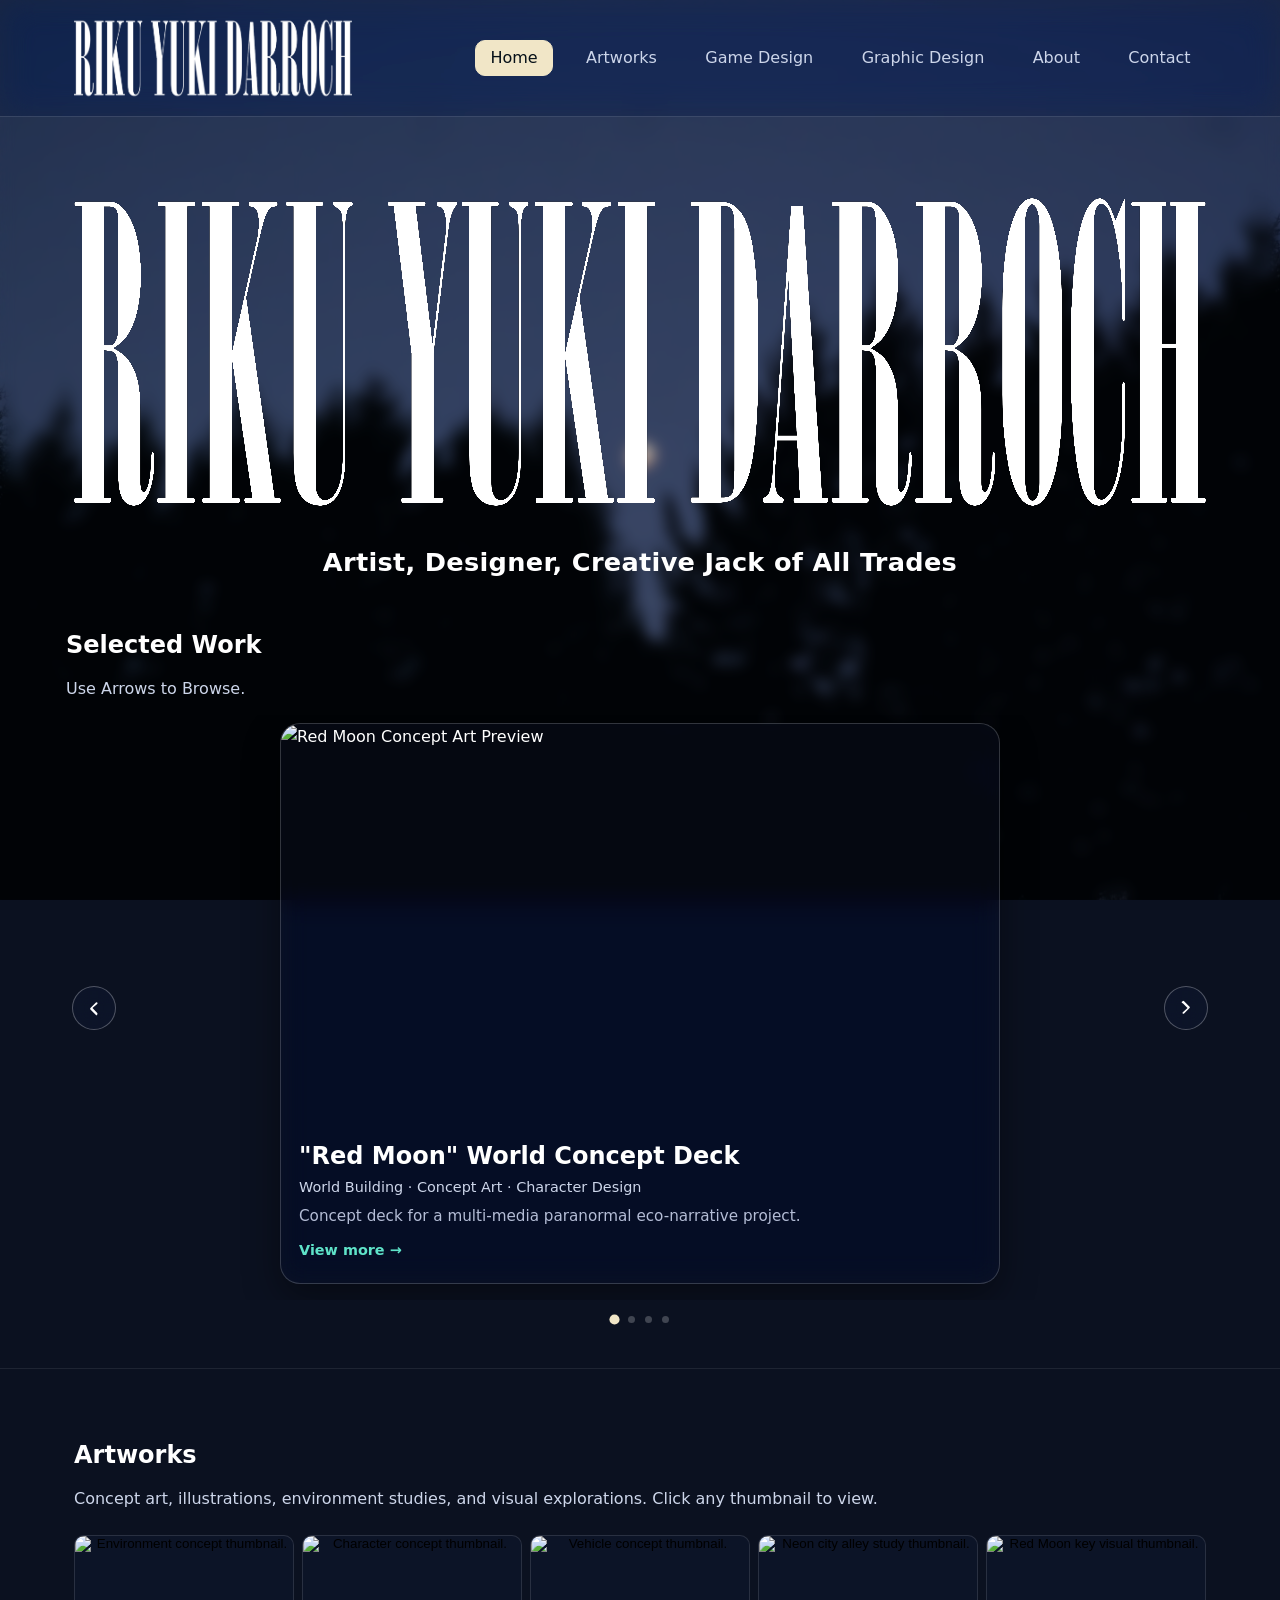
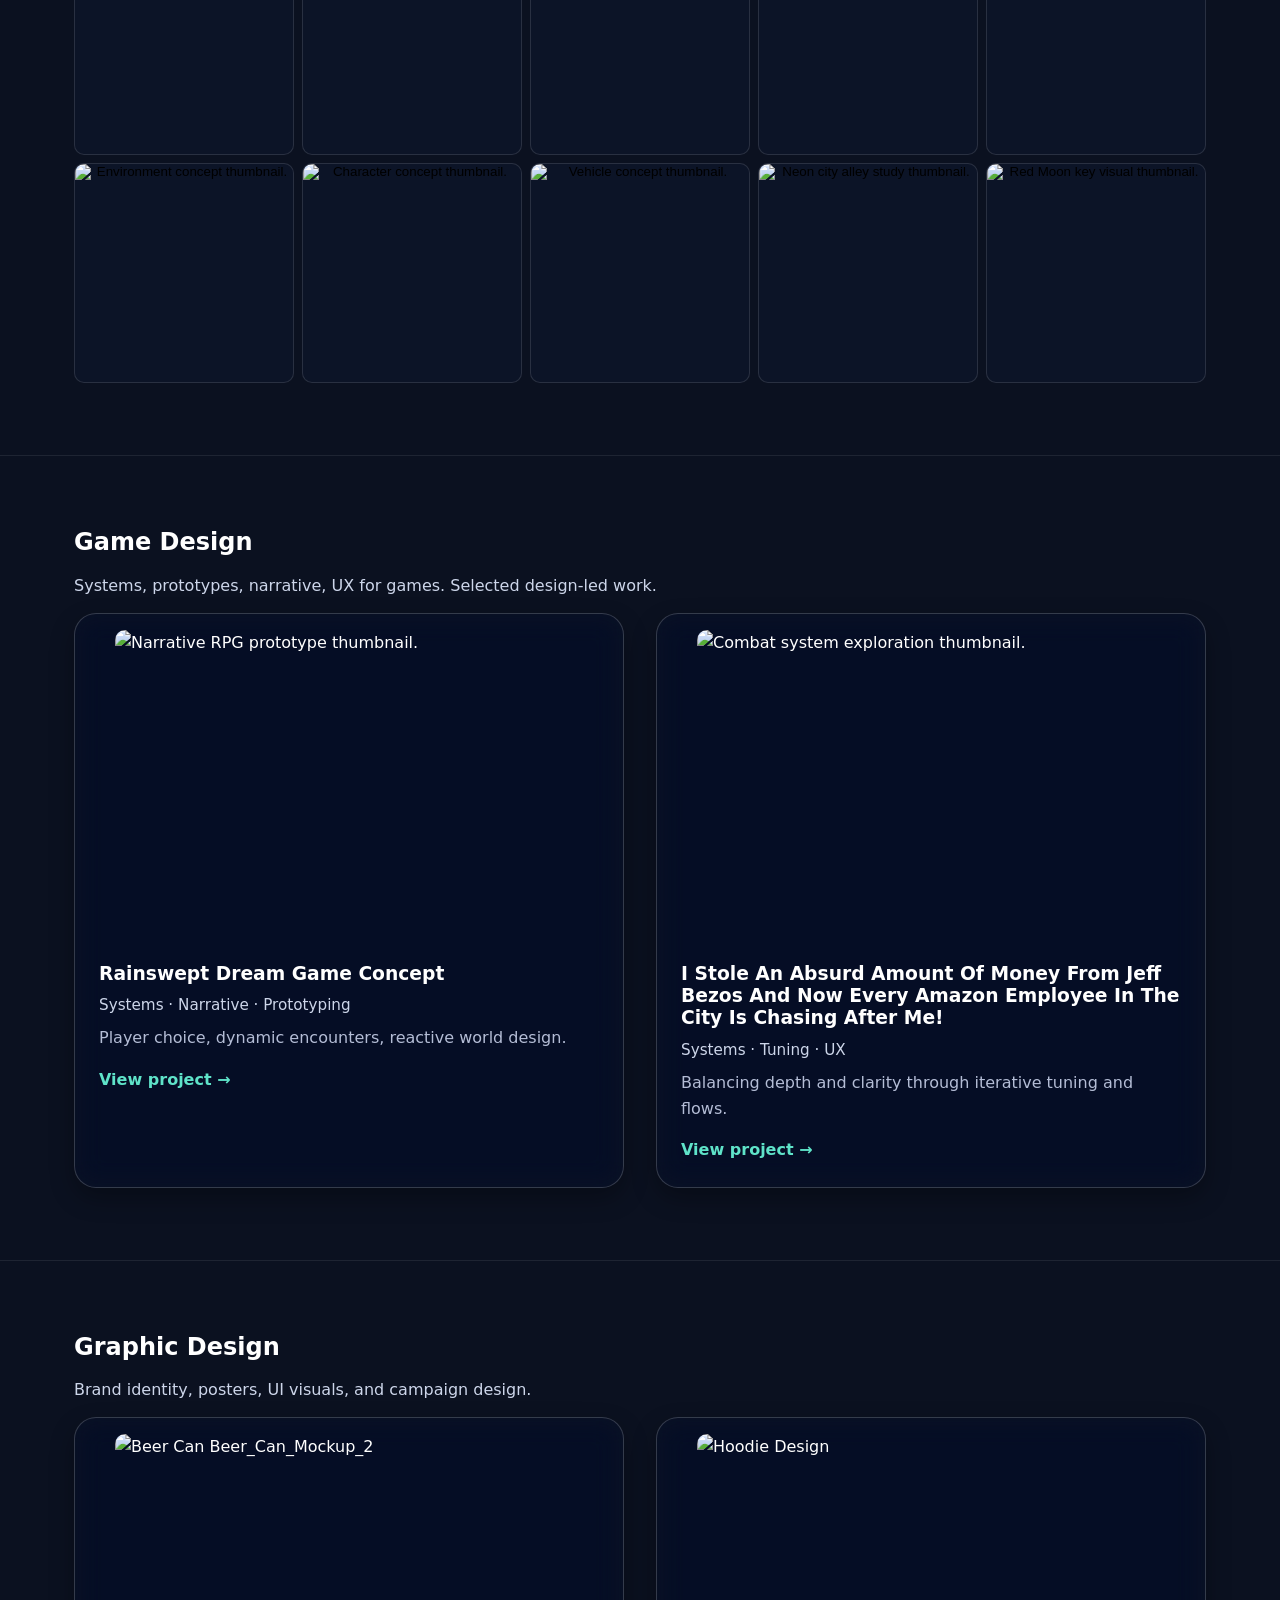
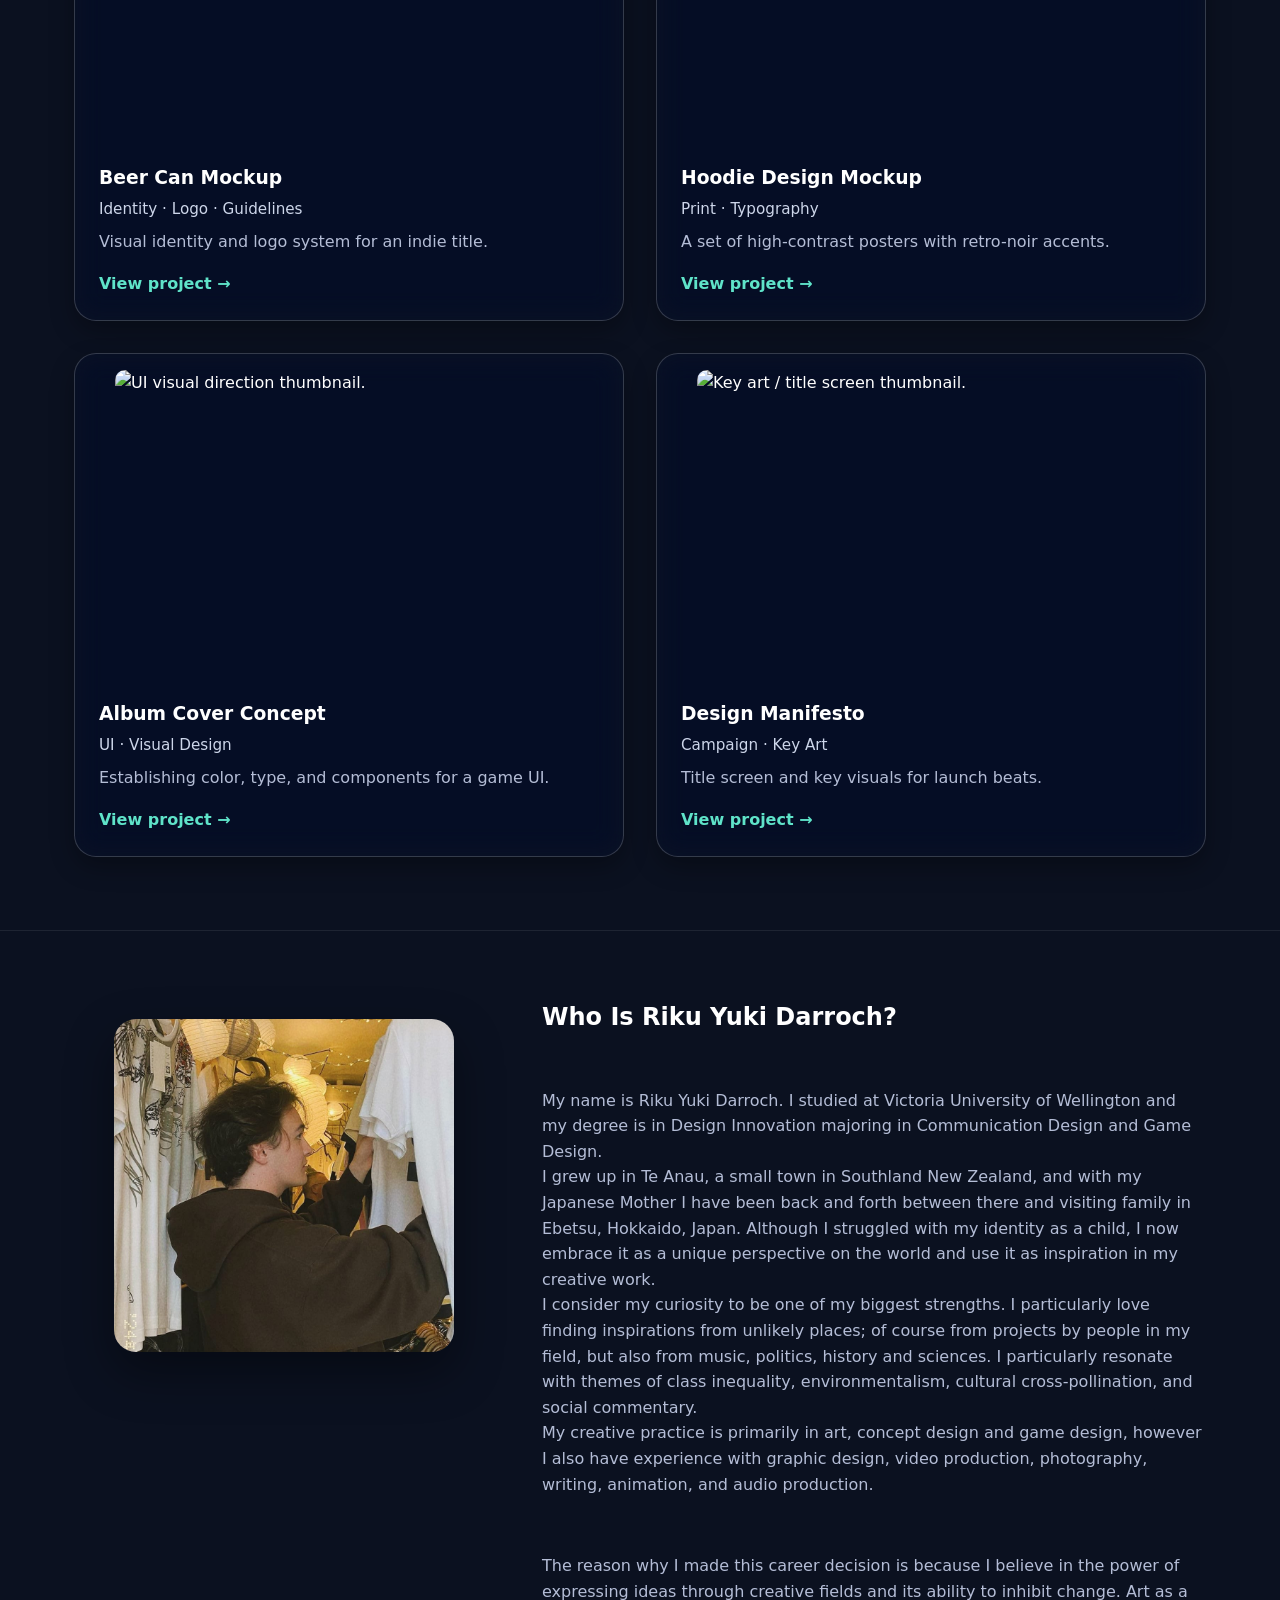
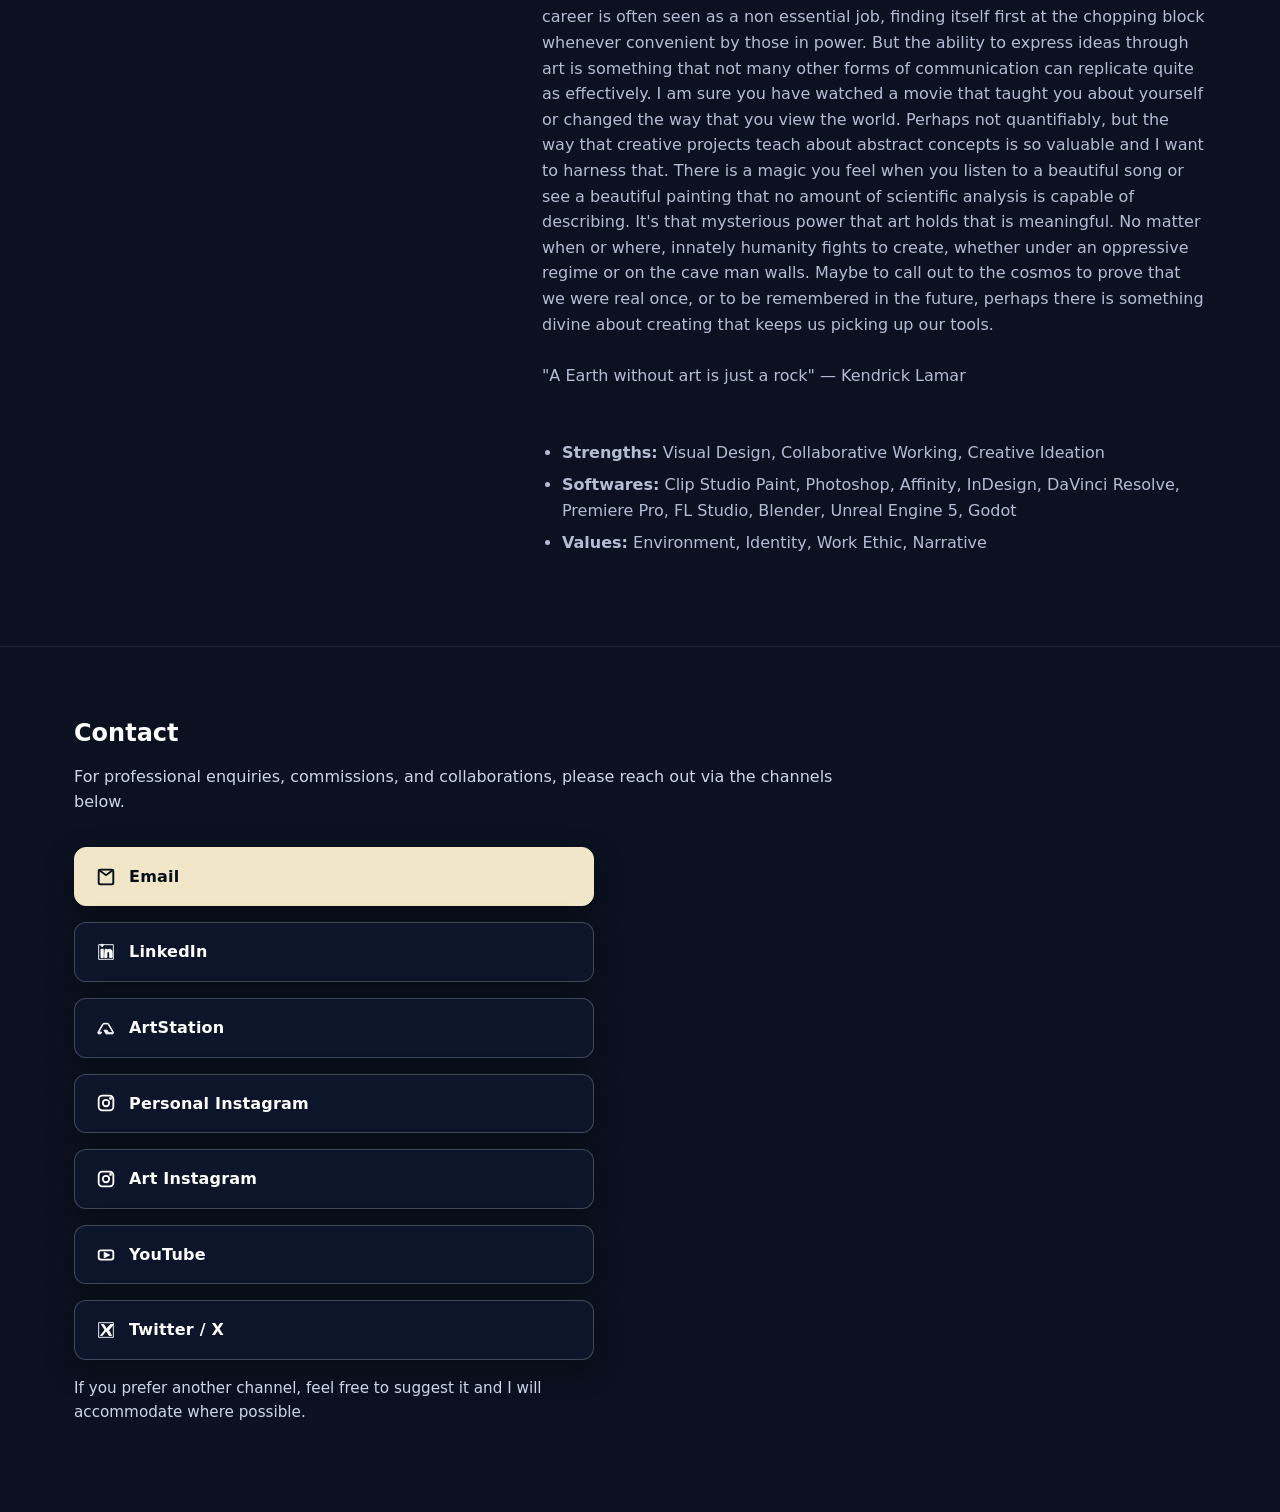
==== commit dd8f939c: "Final for Project 1 submission" ====
--- a/index.html
+++ b/index.html
@@ -6,7 +6,7 @@
   <title>Riku Yuki Darroch — Portfolio</title>
   <meta name="description" content="Portfolio of Riku Yuki Darroch — artist, designer, creative jack of all trades." />
 
-  <link rel="icon" type="image/png" href="favicon.png" />
+  <link rel="icon"  href="favicon.png" type="image/png"/>
   <link rel="stylesheet" href="styles.css" />
 
   <style>
@@ -15,27 +15,14 @@
       *, *::before, *::after { animation-duration:.01ms!important; transition-duration:.01ms!important; scroll-behavior:auto!important; }
     }
 
-    html { scroll-behavior: smooth; }
+    html { scroll-behavior: smooth; scroll-snap-type: none !important; }
     body { overscroll-behavior-y: none; }
-
-    /* ── Kill any scroll-snap from old Copilot code ── */
-    html { scroll-snap-type: none !important; }
     * { scroll-snap-align: none !important; scroll-snap-stop: unset !important; }
 
-    /* ── Header always fixed to top, never scrolls away ── */
-    .site-header {
-      position: fixed !important;
-      top: 0; left: 0; right: 0;
-      z-index: 100;
-    }
-    /* Push body content down so it starts below the fixed header */
-    .masthead-body {
-      margin-top: 80px;
-    }
-
     :root {
-      --masthead-t: 280ms;
-      --page-maxw:  1180px;
+      --hdr-h: 0px;         /* set dynamically by JS once header renders */
+      --masthead-t: 260ms;
+      --page-maxw: 1180px;
       --text-100: #ffffff;
       --text-200: #b4bdd6;
       --text-300: #cdd6ea;
@@ -44,27 +31,52 @@
     }
 
     /* ═══════════════════════════
+       HEADER — always fixed
+       ═══════════════════════════ */
+    .site-header {
+      position: fixed !important;
+      top: 0; left: 0; right: 0;
+      z-index: 100;
+    }
+
+    /* ═══════════════════════════
        MASTHEAD
+       The masthead sits below the fixed header.
+       On scroll it fades + translates up using only
+       transform and opacity — compositor-only properties
+       that never cause layout shifts or scroll jank.
+       The wrapper has NO overflow:hidden so nothing is clipped.
        ═══════════════════════════ */
+    .masthead-wrap {
+      margin-top: var(--hdr-h);
+      position: relative;
+      z-index: 2;
+      /* overflow: visible — never clip the logo */
+    }
+
     .masthead-body {
-      position: relative; z-index: 2;
-      padding: clamp(40px,6vw,80px) 0 clamp(28px,4vw,56px);
-      max-height: 700px; overflow: visible; opacity: 1;
+      padding: clamp(32px,5vw,64px) 0 clamp(20px,3vw,44px);
+      transform: translateY(0);
+      opacity: 1;
+      pointer-events: auto;
       transition:
-        max-height var(--masthead-t) ease,
-        padding    var(--masthead-t) ease,
-        opacity    var(--masthead-t) ease,
-        margin     var(--masthead-t) ease;
+        transform var(--masthead-t) ease,
+        opacity   var(--masthead-t) ease;
+      will-change: transform, opacity;
     }
     body.is-scrolled .masthead-body {
-      max-height: 0; padding: 0; opacity: 0;
-      overflow: hidden; margin-bottom: clamp(16px,3vh,36px);
-    }
+      transform: translateY(-20px);
+      opacity: 0;
+      pointer-events: none;
+    }
+
     .masthead-inner {
       max-width: var(--page-maxw); margin-inline: auto; padding: 0 24px;
-      display: grid; gap: clamp(14px,2.5vw,28px);
+      display: grid; gap: clamp(12px,2vw,24px);
       place-items: center; text-align: center;
     }
+
+    /* WebGL distortion holder */
     .logo-distort { position: relative; width: 100%; }
     .logo-distort canvas {
       position: absolute; inset: 0; width: 100%; height: 100%;
@@ -76,13 +88,14 @@
       display: block; width: 100%; height: auto; object-fit: contain;
       filter: drop-shadow(0 8px 24px rgba(0,0,0,.35));
     }
+
     .masthead-tagline {
       font-weight: 700; letter-spacing: .3px;
-      font-size: clamp(14px,2vw,28px); line-height: 1.2;
+      font-size: clamp(14px,2vw,26px); line-height: 1.2;
       color: var(--text-100); margin: 0;
     }
-    /* Logo hidden in header while masthead is on screen,
-       snaps back in when masthead collapses on scroll */
+
+    /* Header logo: hidden while masthead visible, shown when scrolled */
     body:not(.is-scrolled) .site-header .brand-logo {
       opacity: 0; transform: translateY(4px) scale(.96); pointer-events: none;
       transition: opacity var(--masthead-t) ease, transform var(--masthead-t) ease;
@@ -93,16 +106,13 @@
     }
 
     /* ═══════════════════════════
-       SECTION DIVIDERS
+       SECTIONS
        ═══════════════════════════ */
-    /* Each merged section gets a scroll-target id and generous padding
-       so the sticky header doesn't cover the heading */
-    .page-section {
-      scroll-margin-top: 90px; /* clears the sticky header */
-    }
+    .page-section { scroll-margin-top: calc(var(--hdr-h) + 12px); }
+    :target      { scroll-margin-top: calc(var(--hdr-h) + 12px); }
 
     /* ═══════════════════════════
-       CAROUSEL (Home / Selected Work)
+       CAROUSEL
        ═══════════════════════════ */
     .wheel-section { padding: clamp(8px,1.5vh,20px) 0 clamp(32px,5vh,64px); }
     .wheel-section .container { max-width: var(--page-maxw); padding: 0 16px; }
@@ -180,12 +190,11 @@
     .wheel-dot[aria-current="true"] { background: var(--moon); transform: scale(1.45); }
 
     /* ═══════════════════════════
-       TILT CARDS (artworks / game / graphic)
+       TILT CARDS
        ═══════════════════════════ */
     .tilt-card {
       transform: perspective(1000px) rotateX(0deg) rotateY(0deg);
-      transform-style: preserve-3d;
-      transition: transform 120ms ease;
+      transform-style: preserve-3d; transition: transform 120ms ease;
       will-change: transform;
     }
     .tilt-card.is-hovering {
@@ -199,237 +208,109 @@
     }
 
     /* ═══════════════════════════
-       CONTACT BUTTONS (from contact.html)
+       CONTACT BUTTONS
        ═══════════════════════════ */
     .contact-header { max-width: 760px; }
-    .contact-actions {
-      display: grid; gap: var(--space-4,1rem);
-      margin-top: var(--space-6,2rem); max-width: 520px;
-    }
+    .contact-actions { display: grid; gap: 1rem; margin-top: 2rem; max-width: 520px; }
     .btn-solid {
-      display: flex; align-items: center; gap: 0.75rem;
-      width: 100%; font-weight: 700; letter-spacing: 0.2px;
+      display: flex; align-items: center; gap: .75rem;
+      width: 100%; font-weight: 700; letter-spacing: .2px;
       padding: 1rem 1.25rem; border-radius: 12px;
-      color: #061018; background: var(--moon);
-      border: 1px solid var(--moon);
+      color: #061018; background: var(--moon); border: 1px solid var(--moon);
       box-shadow: 0 10px 28px rgba(0,0,0,.35);
       transition: transform .15s ease, box-shadow .25s ease, background-color .2s ease;
       text-decoration: none;
     }
-    .btn-solid:hover, .btn-solid:focus-visible {
+    .btn-solid:hover,.btn-solid:focus-visible {
       transform: translateY(-2px); background: #ffe29a;
       border-color: #ffe29a; box-shadow: 0 18px 48px rgba(0,0,0,.55);
     }
-    .btn-secondary {
-      background: rgba(16,26,51,.55); border-color: rgba(255,255,255,.22);
-      color: var(--text-100);
-    }
-    .btn-secondary:hover, .btn-secondary:focus-visible {
-      background: rgba(16,26,51,.70); border-color: rgba(255,255,255,.30);
-      color: var(--text-100);
-    }
+    .btn-secondary { background: rgba(16,26,51,.55); border-color: rgba(255,255,255,.22); color: var(--text-100); }
+    .btn-secondary:hover,.btn-secondary:focus-visible { background: rgba(16,26,51,.70); border-color: rgba(255,255,255,.30); color: var(--text-100); }
     .btn-solid svg { width:22px; height:22px; flex-shrink:0; stroke:currentColor; fill:currentColor; }
-    .contact-note { margin-top:var(--space-4,1rem); color:var(--text-300); font-size:.95rem; max-width:520px; }
+    .contact-note { margin-top:1rem; color:var(--text-300); font-size:.95rem; max-width:520px; }
 
     /* ═══════════════════════════
-       ABOUT layout
+       ABOUT
        ═══════════════════════════ */
-    .about-grid {
-      display: grid;
-      grid-template-columns: min(420px,45vw) 1fr;
-      gap: var(--space-7,3rem); align-items: start;
-    }
-    .about-photo { max-width: 420px; }
-    .about-photo img { width:100%; height:auto; border-radius:var(--radius-lg,22px); box-shadow:var(--shadow-1,0 20px 48px rgba(0,0,0,.4)); object-fit:cover; }
-    .about-content { display:grid; gap:var(--space-5,1.5rem); }
-    .about-list { margin:var(--space-3,.75rem) 0; padding-left:1.25em; color:var(--text-200); }
+    .about-grid { display:grid; grid-template-columns:min(420px,45vw) 1fr; gap:3rem; align-items:start; }
+    .about-photo { max-width:420px; }
+    .about-photo img { width:100%; height:auto; border-radius:22px; box-shadow:0 20px 48px rgba(0,0,0,.4); object-fit:cover; }
+    .about-content { display:grid; gap:1.5rem; }
+    .about-list { margin:.75rem 0; padding-left:1.25em; color:var(--text-200); }
     .about-list li { margin-bottom:.4rem; }
-    .about-cta { margin-top: var(--space-4,1rem); }
-    .button {
-      display: inline-block; padding: .75rem 1.5rem;
-      border-radius: 12px; font-weight: 700;
-      background: var(--moon); color: #061018;
-      border: 1px solid var(--moon);
-      transition: transform .15s ease, box-shadow .2s ease;
-      text-decoration: none;
-    }
-    .button:hover { transform: translateY(-2px); box-shadow: 0 10px 28px rgba(0,0,0,.35); }
-    @media (max-width:900px) {
-      .about-grid { grid-template-columns:1fr; }
-      .about-photo { max-width:520px; margin-inline:auto; }
-    }
-
-    .bg-blur { pointer-events: none; z-index: 1; }
-
-    /* Smooth-scroll offset for anchor links from nav */
-    :target { scroll-margin-top: 90px; }
-  
+    .about-cta { margin-top:1rem; }
+    .button { display:inline-block; padding:.75rem 1.5rem; border-radius:12px; font-weight:700; background:var(--moon); color:#061018; border:1px solid var(--moon); transition:transform .15s ease, box-shadow .2s ease; text-decoration:none; }
+    .button:hover { transform:translateY(-2px); box-shadow:0 10px 28px rgba(0,0,0,.35); }
+    @media (max-width:900px) { .about-grid { grid-template-columns:1fr; } .about-photo { max-width:520px; margin-inline:auto; } }
+
     /* ═══════════════════════════
        ARTWORK THUMBNAIL GRID
        ═══════════════════════════ */
-    .art-grid {
-      display: grid;
-      grid-template-columns: repeat(5, 1fr);
-      gap: 8px;
-      margin-top: var(--space-5, 1.5rem);
-    }
-    @media (max-width: 700px) {
-      .art-grid { grid-template-columns: repeat(3, 1fr); gap: 6px; }
-    }
-    @media (max-width: 420px) {
-      .art-grid { grid-template-columns: repeat(2, 1fr); gap: 5px; }
-    }
+    .art-grid { display:grid; grid-template-columns:repeat(5,1fr); gap:8px; margin-top:1.5rem; }
+    @media (max-width:700px) { .art-grid { grid-template-columns:repeat(3,1fr); gap:6px; } }
+    @media (max-width:420px) { .art-grid { grid-template-columns:repeat(2,1fr); gap:5px; } }
 
     .art-thumb {
-      position: relative;
-      aspect-ratio: 1 / 1;
-      overflow: hidden;
-      border-radius: 10px;
-      border: 1px solid rgba(255,255,255,.12);
-      background: rgba(16,26,51,.4);
-      cursor: pointer;
-      padding: 0;
-      transition: transform .15s ease, border-color .15s ease, box-shadow .15s ease;
-    }
-    .art-thumb:not(.art-thumb--empty):hover {
-      transform: scale(1.04);
-      border-color: rgba(255,255,255,.35);
-      box-shadow: 0 8px 24px rgba(0,0,0,.5);
-      z-index: 1;
-    }
-    .art-thumb img {
-      width: 100%; height: 100%;
-      object-fit: cover;
-      display: block;
-      border-radius: 0;
-      transition: filter .2s ease;
-      pointer-events: none;
-    }
-    .art-thumb:not(.art-thumb--empty):hover img {
-      filter: brightness(1.1);
-    }
-
-    /* Empty placeholder slots */
-    .art-thumb--empty {
-      cursor: default;
-      display: grid; place-items: center;
-      color: rgba(255,255,255,.18);
-      font-size: 1.4rem;
-      border-style: dashed;
-    }
-    .art-thumb--empty span { pointer-events: none; }
+      position:relative; aspect-ratio:1/1; overflow:hidden; border-radius:10px;
+      border:1px solid rgba(255,255,255,.12); background:rgba(16,26,51,.4);
+      cursor:pointer; padding:0;
+      transition:transform .15s ease, border-color .15s ease, box-shadow .15s ease;
+    }
+    .art-thumb:not(.art-thumb--empty):hover { transform:scale(1.04); border-color:rgba(255,255,255,.35); box-shadow:0 8px 24px rgba(0,0,0,.5); z-index:1; }
+    .art-thumb img { width:100%; height:100%; object-fit:cover; display:block; border-radius:0; transition:filter .2s ease; pointer-events:none; }
+    .art-thumb:not(.art-thumb--empty):hover img { filter:brightness(1.1); }
+    .art-thumb--empty { cursor:default; display:grid; place-items:center; color:rgba(255,255,255,.18); font-size:1.4rem; border-style:dashed; }
+    .art-thumb--empty span { pointer-events:none; }
 
     /* ═══════════════════════════
-       LIGHTBOX MODAL
+       LIGHTBOX
        ═══════════════════════════ */
-    /* ── Lightbox: subtle dim scrim, glass panel floats forward ── */
     .art-lightbox {
-      position: fixed; inset: 0; z-index: 200;
-      display: flex; align-items: center; justify-content: center;
-      padding: 24px;
-      /* Very light dim — the page still shows behind */
-      background: rgba(5, 10, 20, .38);
-      opacity: 0;
-      transition: opacity .28s ease;
-    }
-    .art-lightbox[hidden] { display: none; }
-    .art-lightbox.is-open { opacity: 1; }
-
-    /* The glass panel itself */
+      position:fixed; inset:0; z-index:200;
+      display:flex; align-items:center; justify-content:center;
+      padding:24px; background:rgba(5,10,20,.38);
+      opacity:0; transition:opacity .28s ease;
+    }
+    .art-lightbox[hidden] { display:none; }
+    .art-lightbox.is-open { opacity:1; }
     .art-lightbox__inner {
-      position: relative;
-      display: grid;
-      grid-template-columns: 1fr 300px;
-      gap: 0;
-      width: 100%;
-      max-width: 1060px;
-      max-height: 88vh;
-      border-radius: 24px;
-      border: 1px solid rgba(255,255,255,.20);
-      background: rgba(16, 26, 51, .52);
-      backdrop-filter: blur(28px) saturate(150%) contrast(110%);
-      -webkit-backdrop-filter: blur(28px) saturate(150%) contrast(110%);
-      box-shadow:
-        0 32px 80px rgba(0,0,0,.55),
-        inset 0 0 0 1px rgba(255,255,255,.07);
-      overflow: hidden;
-      /* Pop forward on open */
-      transform: scale(.96) translateY(10px);
-      transition: transform .28s cubic-bezier(.34,1.56,.64,1);
-    }
-    .art-lightbox.is-open .art-lightbox__inner {
-      transform: scale(1) translateY(0);
-    }
-    @media (max-width: 800px) {
-      .art-lightbox__inner {
-        grid-template-columns: 1fr;
-        max-height: 88vh;
-        overflow-y: auto;
-      }
-    }
-
-    /* Close button — top-right corner of the panel */
+      position:relative; display:grid;
+      grid-template-columns:1fr 300px; gap:0;
+      width:100%; max-width:1060px; max-height:88vh;
+      border-radius:24px; border:1px solid rgba(255,255,255,.20);
+      background:rgba(16,26,51,.52);
+      backdrop-filter:blur(28px) saturate(150%) contrast(110%);
+      -webkit-backdrop-filter:blur(28px) saturate(150%) contrast(110%);
+      box-shadow:0 32px 80px rgba(0,0,0,.55),inset 0 0 0 1px rgba(255,255,255,.07);
+      overflow:hidden;
+      transform:scale(.96) translateY(10px);
+      transition:transform .28s cubic-bezier(.34,1.56,.64,1);
+    }
+    .art-lightbox.is-open .art-lightbox__inner { transform:scale(1) translateY(0); }
+    @media (max-width:800px) { .art-lightbox__inner { grid-template-columns:1fr; max-height:88vh; overflow-y:auto; } }
     .art-lightbox__close {
-      position: absolute; top: 14px; right: 14px;
-      width: 36px; height: 36px;
-      border-radius: 999px;
-      border: 1px solid rgba(255,255,255,.22);
-      background: rgba(255,255,255,.08);
-      color: #fff; cursor: pointer;
-      display: grid; place-items: center;
-      transition: background .15s ease, transform .15s ease;
-      z-index: 2;
-    }
-    .art-lightbox__close:hover { background: rgba(255,255,255,.18); transform: scale(1.1); }
-    .art-lightbox__close svg { width: 16px; height: 16px; }
-
-    /* Image side */
+      position:absolute; top:14px; right:14px;
+      width:36px; height:36px; border-radius:999px;
+      border:1px solid rgba(255,255,255,.22); background:rgba(255,255,255,.08);
+      color:#fff; cursor:pointer; display:grid; place-items:center;
+      transition:background .15s ease, transform .15s ease; z-index:2;
+    }
+    .art-lightbox__close:hover { background:rgba(255,255,255,.18); transform:scale(1.1); }
+    .art-lightbox__close svg { width:16px; height:16px; }
     .art-lightbox__img-wrap {
-      display: flex; align-items: center; justify-content: center;
-      padding: 28px;
-      min-height: 300px;
-      background: rgba(0,0,0,.15);
-      border-right: 1px solid rgba(255,255,255,.08);
-    }
-    @media (max-width: 800px) {
-      .art-lightbox__img-wrap {
-        border-right: none;
-        border-bottom: 1px solid rgba(255,255,255,.08);
-        padding: 20px;
-        min-height: 200px;
-      }
-    }
-    .art-lightbox__img-wrap img {
-      display: block;
-      max-width: 100%;
-      max-height: calc(88vh - 80px);
-      width: auto; height: auto;
-      border-radius: 12px;
-      object-fit: contain;
-      box-shadow: 0 12px 40px rgba(0,0,0,.4);
-    }
-
-    /* Info side */
-    .art-lightbox__info {
-      display: grid;
-      align-content: start;
-      gap: 14px;
-      padding: 32px 24px 28px;
-    }
-    .art-lightbox__title {
-      font-size: clamp(17px, 2vw, 26px);
-      margin: 0; color: var(--text-100);
-      padding-right: 28px; /* don't overlap close btn */
-      line-height: 1.25;
-    }
-    .art-lightbox__tags {
-      font-size: .88rem; color: var(--text-300); margin: 0;
-    }
-    .art-lightbox__desc {
-      font-size: .97rem; color: var(--text-200);
-      line-height: 1.7; margin: 0;
-    }
-
+      display:flex; align-items:center; justify-content:center;
+      padding:28px; min-height:300px; background:rgba(0,0,0,.15);
+      border-right:1px solid rgba(255,255,255,.08);
+    }
+    @media (max-width:800px) { .art-lightbox__img-wrap { border-right:none; border-bottom:1px solid rgba(255,255,255,.08); padding:20px; min-height:200px; } }
+    .art-lightbox__img-wrap img { display:block; max-width:100%; max-height:calc(88vh - 80px); width:auto; height:auto; border-radius:12px; object-fit:contain; box-shadow:0 12px 40px rgba(0,0,0,.4); }
+    .art-lightbox__info { display:grid; align-content:start; gap:14px; padding:32px 24px 28px; }
+    .art-lightbox__title { font-size:clamp(17px,2vw,26px); margin:0; color:var(--text-100); padding-right:28px; line-height:1.25; }
+    .art-lightbox__tags  { font-size:.88rem; color:var(--text-300); margin:0; }
+    .art-lightbox__desc  { font-size:.97rem; color:var(--text-200); line-height:1.7; margin:0; }
+
+    .bg-blur { pointer-events:none; z-index:1; }
   </style>
 </head>
 <body>
@@ -440,7 +321,7 @@
   <a class="skip-link" href="#home">Skip to content</a>
 
   <!-- ═══════════════════════════════════════
-       STICKY HEADER — nav links are anchors
+       FIXED HEADER
        ═══════════════════════════════════════ -->
   <header class="site-header" role="banner">
     <div class="container">
@@ -465,28 +346,28 @@
   </header>
 
   <!-- ═══════════════════════════════════════
-       MASTHEAD — big logo
+       MASTHEAD WRAPPER — fixed height, never changes
+       Inner content slides up on scroll via transform
        ═══════════════════════════════════════ -->
-  <div class="masthead-body" id="masthead" aria-label="Site masthead">
-    <div class="masthead-inner">
-      <div class="logo-distort" id="logoHolder">
-        <img class="logo-wide" id="logoImg" src="LOGO.png" alt="Riku Yuki Darroch wordmark" />
-        <canvas id="logoGL" aria-hidden="true"></canvas>
+  <div class="masthead-wrap" id="mastheadWrap">
+    <div class="masthead-body" id="masthead">
+      <div class="masthead-inner">
+        <div class="logo-distort" id="logoHolder">
+          <img class="logo-wide" id="logoImg" src="LOGO.png" alt="Riku Yuki Darroch wordmark" />
+          <canvas id="logoGL" aria-hidden="true"></canvas>
+        </div>
+        <p class="masthead-tagline">Artist, Designer, Creative Jack of All Trades</p>
       </div>
-      <p class="masthead-tagline">Artist, Designer, Creative Jack of All Trades</p>
     </div>
   </div>
 
   <main>
 
-    <!-- ═══════════════════════════════════════
-         HOME — Selected Work carousel
-         ═══════════════════════════════════════ -->
+    <!-- HOME -->
     <section id="home" class="wheel-section page-section" aria-labelledby="work-title">
       <div class="container">
         <h2 id="work-title">Selected Work</h2>
-        <p class="section-intro">Swipe or use the arrows to browse.</p>
-
+        <p class="section-intro">Use Arrows to Browse.</p>
         <div class="wheel-viewport" data-wheel>
           <div class="wheel-arrows">
             <button class="wheel-arrow" type="button" data-prev aria-label="Previous project">
@@ -499,7 +380,7 @@
           <div class="wheel-track" data-track>
             <a class="wheel-item" href="project-template.html">
               <article class="wheel-card">
-                <figure><img src="almost_done.png" alt="Red Moon Concept Art Preview" loading="lazy" /></figure>
+                <figure><img src="almost done.png" alt="Red Moon Concept Art Preview" loading="lazy" /></figure>
                 <div class="project-meta">
                   <h3 class="project-title">"Red Moon" World Concept Deck</h3>
                   <p class="project-tags">World Building · Concept Art · Character Design</p>
@@ -508,9 +389,9 @@
                 </div>
               </article>
             </a>
-            <a class="wheel-item" href="case-studies/project-02.html">
+            <a class="wheel-item" href="project-template.html">
               <article class="wheel-card">
-                <figure><img src="images/project-02-thumb.jpg" alt="Reflection prototype thumbnail" loading="lazy" /></figure>
+                <figure><img src="images/Game Design/e0bd192a-01.png" alt="Reflection prototype thumbnail" loading="lazy" /></figure>
                 <div class="project-meta">
                   <h3 class="project-title">"Reflection" Horror Game Prototype</h3>
                   <p class="project-tags">GDD · Pitch · UE5 Prototype</p>
@@ -519,7 +400,7 @@
                 </div>
               </article>
             </a>
-            <a class="wheel-item" href="case-studies/project-03.html">
+            <a class="wheel-item" href="project-template.html">
               <article class="wheel-card">
                 <figure><img src="album cover art.png" alt="Album design mock cover" loading="lazy" /></figure>
                 <div class="project-meta">
@@ -530,7 +411,7 @@
                 </div>
               </article>
             </a>
-            <a class="wheel-item" href="case-studies/project-04.html">
+            <a class="wheel-item" href="project-template.html">
               <article class="wheel-card">
                 <figure><img src="3E7825E3-E6DF-45F9-88AA-05536A53BCD9-7484-000002D0C700F917.jpg" alt="Photography preview" loading="lazy" /></figure>
                 <div class="project-meta">
@@ -543,7 +424,6 @@
             </a>
           </div>
         </div>
-
         <div class="wheel-dots" role="tablist" aria-label="Project selector" data-dots>
           <button class="wheel-dot" type="button" data-dot="0" aria-label="Project 1" aria-current="true"></button>
           <button class="wheel-dot" type="button" data-dot="1" aria-label="Project 2"></button>
@@ -553,99 +433,47 @@
       </div>
     </section>
 
-    <!-- ═══════════════════════════════════════
-         ARTWORKS — thumbnail grid + lightbox
-         ═══════════════════════════════════════ -->
+    <!-- ARTWORKS -->
     <section id="artworks" class="work page-section" aria-labelledby="artworks-title">
       <div class="container">
         <h1 id="artworks-title">Artworks</h1>
         <p class="section-intro">Concept art, illustrations, environment studies, and visual explorations. Click any thumbnail to view.</p>
-
-        <!-- 5-column thumbnail grid -->
         <div class="art-grid" role="list">
-
-          <button class="art-thumb" role="listitem"
-            data-img="images/artworks/art-01-thumb.jpg"
-            data-full="images/artworks/art-01-thumb.jpg"
-            data-title="Environment Concept #01"
-            data-tags="Concept Art · Environment"
-            data-desc="Atmospheric landscape exploring mood and scale. A study in depth, colour temperature, and the relationship between light and fog in a natural setting."
-            aria-label="Open Environment Concept #01">
-            <img src="images/artworks/art-01-thumb.jpg" alt="Environment concept thumbnail." loading="lazy" />
+          <button class="art-thumb" role="listitem" data-img="images/artworks/tokyo settlement.png" data-full="images/artworks/tokyo settlement.png" data-title="Cityscape Concept" data-tags="Concept Art · Environment" data-desc="Sci-Fi Mega City-scape" aria-label="Sci-Fi Cityscape">
+            <img src="images/artworks/tokyo settlement.png" alt="Environment concept thumbnail." loading="lazy" />
           </button>
-
-          <button class="art-thumb" role="listitem"
-            data-img="images/artworks/art-02-thumb.jpg"
-            data-full="images/artworks/art-02-thumb.jpg"
-            data-title="Character Study #01"
-            data-tags="Concept Art · Character"
-            data-desc="Exploring silhouettes and gesture for a rogue archetype. Multiple poses and costume variations to nail the visual read from a distance."
-            aria-label="Open Character Study #01">
-            <img src="images/artworks/art-02-thumb.jpg" alt="Character concept thumbnail." loading="lazy" />
+          <button class="art-thumb" role="listitem" data-img="images/artworks/death devil iteration 4.png" data-full="images/artworks/death devil iteration 4.png" data-title="Monster Design Concept art" data-tags="Concept Art · Monster" data-desc="Monster Design For Red Moon World Concept" aria-label="Monster Design Concept Art">
+            <img src="images/artworks/death devil iteration 4.png" alt="Character concept thumbnail." loading="lazy" />
           </button>
-
-          <button class="art-thumb" role="listitem"
-            data-img="images/artworks/art-03-thumb.jpg"
-            data-full="images/artworks/art-03-thumb.jpg"
-            data-title="Vehicle Concept #01"
-            data-tags="Concept Design · Vehicle"
-            data-desc="Sketch to render: noir-inspired hover bike. Designed around a retro-futurist aesthetic with emphasis on surface material and light interaction."
-            aria-label="Open Vehicle Concept #01">
-            <img src="images/artworks/art-03-thumb.jpg" alt="Vehicle concept thumbnail." loading="lazy" />
+          <button class="art-thumb" role="listitem" data-img="images/artworks/Old World Roads in the Dark Zone.png" data-full="images/artworks/Old World Roads in the Dark Zone.png" data-title="Concept Art in Nature Setting" data-tags="Concept Design · Nature" data-desc="Concept art for mood in nature setting" aria-label="Concept art in nature">
+            <img src="images/artworks/Old World Roads in the Dark Zone.png" alt="Vehicle concept thumbnail." loading="lazy" />
           </button>
-
-          <button class="art-thumb" role="listitem"
-            data-img="images/artworks/art-04-thumb.jpg"
-            data-full="images/artworks/art-04-thumb.jpg"
-            data-title="Environment Concept #02"
-            data-tags="Concept Art · Environment"
-            data-desc="Night city alley — neon lighting study. Exploring how artificial light sources interact with wet surfaces and urban grime."
-            aria-label="Open Environment Concept #02">
-            <img src="images/artworks/art-04-thumb.jpg" alt="Neon city alley study thumbnail." loading="lazy" />
+          <button class="art-thumb" role="listitem" data-img="images/artworks/Swamp in the dark zone concept art.png" data-full="images/artworks/Swamp in the dark zone concept art.png" data-title="Concept Art in Nature Setting" data-tags="Concept Art · Environment" data-desc="oncept art for mood in nature setting" aria-label="Concept art in nature">
+            <img src="images/artworks/Swamp in the dark zone concept art.png" alt="Neon city alley study thumbnail." loading="lazy" />
           </button>
-
-          <button class="art-thumb" role="listitem"
-            data-img="almost_done.png"
-            data-full="almost_done.png"
-            data-title="Red Moon — Key Visual"
-            data-tags="Concept Art · World Building"
-            data-desc="Key visual from the Red Moon world concept deck. Sets the tone and palette for the broader paranormal eco-narrative project."
-            aria-label="Open Red Moon Key Visual">
-            <img src="almost_done.png" alt="Red Moon key visual thumbnail." loading="lazy" />
+          <button class="art-thumb" role="listitem" data-img="almost done.png" data-full="almost done.png" data-title="Red Moon — Key Visual" data-tags="Concept Art · World Building" data-desc="Key visual from the Red Moon world concept deck. Sets the tone and palette for the broader paranormal eco-narrative project." aria-label="Open Red Moon Key Visual">
+            <img src="almost done.png" alt="Red Moon key visual thumbnail." loading="lazy" />
           </button>
-
-          <!-- Rows 2–5: placeholder slots — replace src/data-* with your real images -->
-          <button class="art-thumb art-thumb--empty" role="listitem" disabled aria-hidden="true"><span>+</span></button>
-          <button class="art-thumb art-thumb--empty" role="listitem" disabled aria-hidden="true"><span>+</span></button>
-          <button class="art-thumb art-thumb--empty" role="listitem" disabled aria-hidden="true"><span>+</span></button>
-          <button class="art-thumb art-thumb--empty" role="listitem" disabled aria-hidden="true"><span>+</span></button>
-          <button class="art-thumb art-thumb--empty" role="listitem" disabled aria-hidden="true"><span>+</span></button>
-
-          <button class="art-thumb art-thumb--empty" role="listitem" disabled aria-hidden="true"><span>+</span></button>
-          <button class="art-thumb art-thumb--empty" role="listitem" disabled aria-hidden="true"><span>+</span></button>
-          <button class="art-thumb art-thumb--empty" role="listitem" disabled aria-hidden="true"><span>+</span></button>
-          <button class="art-thumb art-thumb--empty" role="listitem" disabled aria-hidden="true"><span>+</span></button>
-          <button class="art-thumb art-thumb--empty" role="listitem" disabled aria-hidden="true"><span>+</span></button>
-
-          <button class="art-thumb art-thumb--empty" role="listitem" disabled aria-hidden="true"><span>+</span></button>
-          <button class="art-thumb art-thumb--empty" role="listitem" disabled aria-hidden="true"><span>+</span></button>
-          <button class="art-thumb art-thumb--empty" role="listitem" disabled aria-hidden="true"><span>+</span></button>
-          <button class="art-thumb art-thumb--empty" role="listitem" disabled aria-hidden="true"><span>+</span></button>
-          <button class="art-thumb art-thumb--empty" role="listitem" disabled aria-hidden="true"><span>+</span></button>
-
-          <button class="art-thumb art-thumb--empty" role="listitem" disabled aria-hidden="true"><span>+</span></button>
-          <button class="art-thumb art-thumb--empty" role="listitem" disabled aria-hidden="true"><span>+</span></button>
-          <button class="art-thumb art-thumb--empty" role="listitem" disabled aria-hidden="true"><span>+</span></button>
-          <button class="art-thumb art-thumb--empty" role="listitem" disabled aria-hidden="true"><span>+</span></button>
-          <button class="art-thumb art-thumb--empty" role="listitem" disabled aria-hidden="true"><span>+</span></button>
-
+      <button class="art-thumb" role="listitem" data-img="images/artworks/Sakura Character Design.png" data-full="images/artworks/Sakura Character Design.png" data-title="Character Design 1" data-tags="Character Design" data-desc="Atmospheric landscape exploring mood and scale. A study in depth, colour temperature, and the relationship between light and fog in a natural setting." aria-label="Open Environment Concept #01">
+            <img src="images/artworks/Sakura Character Design.png" alt="Environment concept thumbnail." loading="lazy" />
+          </button>
+          <button class="art-thumb" role="listitem" data-img="images/artworks/Shiro Character design.png" data-full="images/artworks/Shiro Character design.png" data-title="Character Design 2" data-tags="Character Design" data-desc="Heroine Character Design" aria-label="Open Character Study #01">
+            <img src="images/artworks/Shiro Character design.png" alt="Character concept thumbnail." loading="lazy" />
+          </button>
+          <button class="art-thumb" role="listitem" data-img="images/artworks/Cowboy and Salmon Character Design.png" data-full="images/artworks/Cowboy and Salmon Character Design.png" data-title="Character Design 3" data-tags="Protagonist Character Design" data-desc="Protagonist Character Design" aria-label="Open Vehicle Concept #01">
+            <img src="images/artworks/Cowboy and Salmon Character Design.png" alt="Vehicle concept thumbnail." loading="lazy" />
+          </button>
+          <button class="art-thumb" role="listitem" data-img="images/artworks/Akira Characrter Design.png" data-full="images/artworks/Akira Characrter Design.png" data-title="Character Design 4" data-tags="Character Design" data-desc="Antagonist Character Design." aria-label="Antagonist Character Design">
+            <img src="images/artworks/Akira Characrter Design.png" alt="Neon city alley study thumbnail." loading="lazy" />
+          </button>
+          <button class="art-thumb" role="listitem" data-img="images/artworks/abandoned no character.png" data-full="images/artworks/abandoned no character.png" data-title="Red Moon — Key Visual" data-tags="Concept Art · World Building" data-desc="Key visual from the Red Moon world concept deck. Sets the tone and palette for the broader paranormal eco-narrative project." aria-label="Open Red Moon Key Visual">
+            <img src="images/artworks/abandoned no character.png" alt="Red Moon key visual thumbnail." loading="lazy" />
+          </button>
         </div>
       </div>
     </section>
 
-    <!-- ═══════════════════════════════════════
-         ARTWORK LIGHTBOX (shared modal)
-         ═══════════════════════════════════════ -->
+    <!-- LIGHTBOX -->
     <div id="art-lightbox" class="art-lightbox" role="dialog" aria-modal="true" aria-label="Artwork preview" hidden>
       <button class="art-lightbox__close" id="lbClose" aria-label="Close preview">
         <svg viewBox="0 0 24 24" fill="none" stroke="currentColor" stroke-width="2.5"><path d="M18 6 6 18M6 6l12 12"/></svg>
@@ -662,19 +490,17 @@
       </div>
     </div>
 
-    <!-- ═══════════════════════════════════════
-         GAME DESIGN
-         ═══════════════════════════════════════ -->
+    <!-- GAME DESIGN -->
     <section id="game-design" class="work page-section" aria-labelledby="gd-title">
       <div class="container">
         <h1 id="gd-title">Game Design</h1>
         <p class="section-intro">Systems, prototypes, narrative, UX for games. Selected design-led work.</p>
         <div class="grid grid-portfolio">
           <article class="card project tilt-card">
-            <a class="project-link" href="projects/game-design/gd-01.html">
-              <figure class="project-thumb"><img src="images/game-design/gd-01-thumb.jpg" alt="Narrative RPG prototype thumbnail." loading="lazy" /></figure>
+            <a class="project-link" href="project-template.html">
+              <figure class="project-thumb"><img src="images/Game Design/e0bd192a-01.png" alt="Narrative RPG prototype thumbnail." loading="lazy" /></figure>
               <div class="project-meta">
-                <h3 class="project-title">Narrative RPG Prototype</h3>
+                <h3 class="project-title">Rainswept Dream Game Concept</h3>
                 <p class="project-tags">Systems · Narrative · Prototyping</p>
                 <p class="project-blurb">Player choice, dynamic encounters, reactive world design.</p>
                 <span class="project-cta">View project →</span>
@@ -682,35 +508,17 @@
             </a>
           </article>
           <article class="card project tilt-card">
-            <a class="project-link" href="projects/game-design/gd-02.html">
-              <figure class="project-thumb"><img src="images/game-design/gd-02-thumb.jpg" alt="Combat system exploration thumbnail." loading="lazy" /></figure>
+            <a class="project-link" href="project-template.html">
+              <figure class="project-thumb"><img src="images/Game Design/9efeaa93-1.png" alt="Combat system exploration thumbnail." loading="lazy" /></figure>
               <div class="project-meta">
-                <h3 class="project-title">Combat System Exploration</h3>
+                <h3 class="project-title">I Stole An Absurd Amount Of Money From Jeff Bezos And Now Every Amazon Employee In The City Is Chasing After Me!</h3>
                 <p class="project-tags">Systems · Tuning · UX</p>
                 <p class="project-blurb">Balancing depth and clarity through iterative tuning and flows.</p>
                 <span class="project-cta">View project →</span>
               </div>
             </a>
           </article>
-          <article class="card project tilt-card">
-            <a class="project-link" href="projects/game-design/gd-03.html">
-              <figure class="project-thumb"><img src="images/game-design/gd-03-thumb.jpg" alt="Onboarding and tutorialization thumbnail." loading="lazy" /></figure>
-              <div class="project-meta">
-                <h3 class="project-title">Onboarding &amp; Tutorialization</h3>
-                <p class="project-tags">UX · IA · Writing</p>
-                <p class="project-blurb">Reducing friction in early funnels with progressive disclosure.</p>
-                <span class="project-cta">View project →</span>
-              </div>
-            </a>
-          </article>
-          <article class="card project tilt-card">
-            <a class="project-link" href="projects/game-design/gd-04.html">
-              <figure class="project-thumb"><img src="images/game-design/gd-04-thumb.jpg" alt="HUD/UI for action game thumbnail." loading="lazy" /></figure>
-              <div class="project-meta">
-                <h3 class="project-title">HUD/UI for Action Game</h3>
-                <p class="project-tags">UI/UX · Accessibility</p>
-                <p class="project-blurb">Readable, reactive HUD with modular components.</p>
-                <span class="project-cta">View project →</span>
+
               </div>
             </a>
           </article>
@@ -718,19 +526,17 @@
       </div>
     </section>
 
-    <!-- ═══════════════════════════════════════
-         GRAPHIC DESIGN
-         ═══════════════════════════════════════ -->
+    <!-- GRAPHIC DESIGN -->
     <section id="graphic-design" class="work page-section" aria-labelledby="gdx-title">
       <div class="container">
         <h1 id="gdx-title">Graphic Design</h1>
         <p class="section-intro">Brand identity, posters, UI visuals, and campaign design.</p>
         <div class="grid grid-portfolio">
           <article class="card project tilt-card">
-            <a class="project-link" href="projects/graphic-design/gd-01.html">
-              <figure class="project-thumb"><img src="images/graphic-design/gd-01-thumb.jpg" alt="Branding project thumbnail." loading="lazy" /></figure>
+            <a class="project-link" href="project-template.html">
+              <figure class="project-thumb"><img src="images/graphic design/Beer_Can_Mockup_2.png" alt="Beer Can Beer_Can_Mockup_2" loading="lazy" /></figure>
               <div class="project-meta">
-                <h3 class="project-title">Indie Game Branding</h3>
+                <h3 class="project-title">Beer Can Mockup</h3>
                 <p class="project-tags">Identity · Logo · Guidelines</p>
                 <p class="project-blurb">Visual identity and logo system for an indie title.</p>
                 <span class="project-cta">View project →</span>
@@ -738,10 +544,10 @@
             </a>
           </article>
           <article class="card project tilt-card">
-            <a class="project-link" href="projects/graphic-design/gd-02.html">
-              <figure class="project-thumb"><img src="images/graphic-design/gd-02-thumb.jpg" alt="Poster series thumbnail." loading="lazy" /></figure>
+            <a class="project-link" href="project-template.html">
+              <figure class="project-thumb"><img src="images/graphic design/10a05136-5.png" alt="Hoodie Design" loading="lazy" /></figure>
               <div class="project-meta">
-                <h3 class="project-title">Poster Series</h3>
+                <h3 class="project-title">Hoodie Design Mockup</h3>
                 <p class="project-tags">Print · Typography</p>
                 <p class="project-blurb">A set of high-contrast posters with retro-noir accents.</p>
                 <span class="project-cta">View project →</span>
@@ -749,10 +555,10 @@
             </a>
           </article>
           <article class="card project tilt-card">
-            <a class="project-link" href="projects/graphic-design/gd-03.html">
-              <figure class="project-thumb"><img src="images/graphic-design/gd-03-thumb.jpg" alt="UI visual direction thumbnail." loading="lazy" /></figure>
+            <a class="project-link" href="project-template.html">
+              <figure class="project-thumb"><img src="images/graphic design/album cover art.png" alt="UI visual direction thumbnail." loading="lazy" /></figure>
               <div class="project-meta">
-                <h3 class="project-title">UI Visual Direction</h3>
+                <h3 class="project-title">Album Cover Concept</h3>
                 <p class="project-tags">UI · Visual Design</p>
                 <p class="project-blurb">Establishing color, type, and components for a game UI.</p>
                 <span class="project-cta">View project →</span>
@@ -760,10 +566,10 @@
             </a>
           </article>
           <article class="card project tilt-card">
-            <a class="project-link" href="projects/graphic-design/gd-04.html">
-              <figure class="project-thumb"><img src="images/graphic-design/gd-04-thumb.jpg" alt="Key art / title screen thumbnail." loading="lazy" /></figure>
+            <a class="project-link" href="project-template.html">
+              <figure class="project-thumb"><img src="images/graphic design/78f50c66-1.png" alt="Key art / title screen thumbnail." loading="lazy" /></figure>
               <div class="project-meta">
-                <h3 class="project-title">Key Art / Title Screen</h3>
+                <h3 class="project-title">Design Manifesto</h3>
                 <p class="project-tags">Campaign · Key Art</p>
                 <p class="project-blurb">Title screen and key visuals for launch beats.</p>
                 <span class="project-cta">View project →</span>
@@ -774,9 +580,7 @@
       </div>
     </section>
 
-    <!-- ═══════════════════════════════════════
-         ABOUT
-         ═══════════════════════════════════════ -->
+    <!-- ABOUT -->
     <section id="about" class="about page-section" aria-labelledby="about-title">
       <div class="container">
         <div class="about-grid">
@@ -785,66 +589,30 @@
           </figure>
           <div class="about-content">
             <h1 id="about-title">Who Is Riku Yuki Darroch?</h1>
-            <p>
-              My name is Riku Yuki Darroch. I studied at Victoria University of Wellington
-              and my degree is in Design Innovation majoring in Communication Design and Game Design.
-              <br>
-              I grew up in Te Anau, a small town in Southland New Zealand, and with my
-              Japanese Mother I have been back and forth between there and visiting
-              family in Ebetsu, Hokkaido, Japan. Although I struggled with my identity as a child, I now embrace it as a unique perspective on the world and use it as inspiration in my creative work.
-              <br>
-              I consider my curiosity to be one of my biggest strengths. I particularly
-              love finding inspirations from unlikely places; of course from projects by
-              people in my field, but also from music, politics, history and sciences. I
-              particularly resonate with themes of class inequality, environmentalism,
-              cultural cross-pollination, and social commentary.
-              <br>
-              My creative practice is primarily in art, concept design and game design, however I also have experience with graphic design, video production, photography, writing, animation, and audio production.
-            </p>
-            <p>
-              The reason why I made this career decision is because I believe in the
-              power of expressing ideas through creative fields and its ability to inhibit
-              change. Art as a career is often seen as a non essential job, finding itself
-              first at the chopping block whenever convenient by those in power. But the
-              ability to express ideas through art is something that not many other forms
-              of communication can replicate quite as effectively. I am sure you have
-              watched a movie that taught you about yourself or changed the way that
-              you view the world. Perhaps not quantifiably, but the way that creative
-              projects teach about abstract concepts is so valuable and I want to harness
-              that. There is a magic you feel when you listen to a beautiful song or
-              see a beautiful painting that no amount of scientific analysis is capable
-              of describing. It's that mysterious power that art holds that is meaningful.
-              No matter when or where, innately humanity fights to create, whether
-              under an oppressive regime or on the cave man walls. Maybe to call out
-              to the cosmos to prove that we were real once, or to be remembered in
-              the future, perhaps there is something divine about creating that keeps us
-              picking up our tools.
-              <br><br>
-              "A Earth without art is just a rock" — Kendrick Lamar
-            </p>
+            <p>My name is Riku Yuki Darroch. I studied at Victoria University of Wellington and my degree is in Design Innovation majoring in Communication Design and Game Design.<br>
+            I grew up in Te Anau, a small town in Southland New Zealand, and with my Japanese Mother I have been back and forth between there and visiting family in Ebetsu, Hokkaido, Japan. Although I struggled with my identity as a child, I now embrace it as a unique perspective on the world and use it as inspiration in my creative work.<br>
+            I consider my curiosity to be one of my biggest strengths. I particularly love finding inspirations from unlikely places; of course from projects by people in my field, but also from music, politics, history and sciences. I particularly resonate with themes of class inequality, environmentalism, cultural cross-pollination, and social commentary.<br>
+            My creative practice is primarily in art, concept design and game design, however I also have experience with graphic design, video production, photography, writing, animation, and audio production.</p>
+            <p>The reason why I made this career decision is because I believe in the power of expressing ideas through creative fields and its ability to inhibit change. Art as a career is often seen as a non essential job, finding itself first at the chopping block whenever convenient by those in power. But the ability to express ideas through art is something that not many other forms of communication can replicate quite as effectively. I am sure you have watched a movie that taught you about yourself or changed the way that you view the world. Perhaps not quantifiably, but the way that creative projects teach about abstract concepts is so valuable and I want to harness that. There is a magic you feel when you listen to a beautiful song or see a beautiful painting that no amount of scientific analysis is capable of describing. It's that mysterious power that art holds that is meaningful. No matter when or where, innately humanity fights to create, whether under an oppressive regime or on the cave man walls. Maybe to call out to the cosmos to prove that we were real once, or to be remembered in the future, perhaps there is something divine about creating that keeps us picking up our tools.<br><br>
+            "A Earth without art is just a rock" — Kendrick Lamar</p>
             <ul class="about-list">
               <li><strong>Strengths:</strong> Visual Design, Collaborative Working, Creative Ideation</li>
-              <li><strong>Softwares:</strong> Clip Studio Paint, Photoshop, Affinity, InDesign, DaVinci Resolve, Premiere Pro, FL Studio, Blender, Unreal Engine 5</li>
+              <li><strong>Softwares:</strong> Clip Studio Paint, Photoshop, Affinity, InDesign, DaVinci Resolve, Premiere Pro, FL Studio, Blender, Unreal Engine 5, Godot</li>
               <li><strong>Values:</strong> Environment, Identity, Work Ethic, Narrative</li>
             </ul>
-            <div class="about-cta">
-              <a class="button" href="#contact">Let's collaborate</a>
-            </div>
+
+            
           </div>
         </div>
       </div>
     </section>
 
-    <!-- ═══════════════════════════════════════
-         CONTACT
-         ═══════════════════════════════════════ -->
+    <!-- CONTACT -->
     <section id="contact" class="contact page-section" aria-labelledby="contact-title">
       <div class="container">
         <div class="contact-header">
           <h1 id="contact-title">Contact</h1>
-          <p class="section-intro">
-            For professional enquiries, commissions, and collaborations, please reach out via the channels below.
-          </p>
+          <p class="section-intro">For professional enquiries, commissions, and collaborations, please reach out via the channels below.</p>
         </div>
         <div class="contact-actions" aria-label="Contact methods">
           <a class="btn-solid" href="mailto:rikuyuki50@gmail.com" rel="noopener">
@@ -882,11 +650,8 @@
 
   </main>
 
-  <!-- ═══════════════════════════════════════════════════════
-       SCRIPTS
-       ═══════════════════════════════════════════════════════ -->
   <script>
-    /* ── Nav toggle (mobile) ── */
+    /* ── Nav toggle ── */
     (function(){
       const toggle = document.querySelector('.nav-toggle');
       const menu   = document.getElementById('primary-menu');
@@ -896,31 +661,23 @@
         toggle.setAttribute('aria-expanded', String(!exp));
         menu.classList.toggle('open', !exp);
       });
-      /* Close menu when an anchor link is clicked */
-      menu.querySelectorAll('a').forEach(a => {
-        a.addEventListener('click', () => {
-          toggle.setAttribute('aria-expanded', 'false');
-          menu.classList.remove('open');
-        });
-      });
+      menu.querySelectorAll('a').forEach(a => a.addEventListener('click', () => {
+        toggle.setAttribute('aria-expanded', 'false');
+        menu.classList.remove('open');
+      }));
     })();
 
-    /* ── Highlight active nav link on scroll ── */
+    /* ── Active nav highlight on scroll ── */
     (function(){
-      const sections = Array.from(document.querySelectorAll('.page-section[id], #home'));
+      const sections = Array.from(document.querySelectorAll('.page-section[id]'));
       const links    = Array.from(document.querySelectorAll('.site-nav a[href^="#"]'));
       const header   = document.querySelector('.site-header');
-
       function update(){
-        const headerH = header ? header.getBoundingClientRect().bottom : 80;
-        let current = sections[0]?.id ?? '';
-        sections.forEach(s => {
-          if (s.getBoundingClientRect().top <= headerH + 20) current = s.id;
-        });
+        const hb = header ? header.getBoundingClientRect().bottom : 80;
+        let cur = sections[0]?.id ?? '';
+        sections.forEach(s => { if (s.getBoundingClientRect().top <= hb + 20) cur = s.id; });
         links.forEach(a => {
-          const match = a.getAttribute('href') === '#' + current;
-          a.toggleAttribute('aria-current', match);
-          if (match) a.setAttribute('aria-current','page');
+          if (a.getAttribute('href') === '#' + cur) a.setAttribute('aria-current','page');
           else a.removeAttribute('aria-current');
         });
       }
@@ -928,38 +685,38 @@
       update();
     })();
 
-    /* ── Masthead collapse ──
-       Cache the trigger point BEFORE any CSS collapse changes the
-       masthead's dimensions. Compare only window.scrollY so it
-       works reliably in both directions (scroll down AND back up). ── */
+    /* ═══════════════════════════════════════════════════════
+       MASTHEAD COLLAPSE
+       ───────────────────────────────────────────────────────
+       Measure the masthead's natural bottom position once
+       (before any collapse), then toggle is-scrolled purely
+       against window.scrollY. No layout properties change —
+       only transform+opacity — so scroll is always smooth.
+       ═══════════════════════════════════════════════════════ */
     (function(){
-      const masthead = document.getElementById('masthead');
-      const header   = document.querySelector('.site-header');
-      if (!masthead || !header) return;
-
-      // Measure once the page has painted so layout is stable
+      const wrap   = document.getElementById('mastheadWrap');
+      const header = document.querySelector('.site-header');
+      if (!wrap || !header) return;
+
       let triggerY = 0;
+
       function measure(){
-        // Temporarily remove is-scrolled so masthead is at full height
-        const wasScrolled = document.body.classList.contains('is-scrolled');
+        // Set the margin-top CSS var to the actual rendered header height —
+        // this prevents the logo being cropped behind the header on any screen
+        const liveHdrH = header.getBoundingClientRect().height;
+        document.documentElement.style.setProperty('--hdr-h', liveHdrH + 'px');
+        // Measure with masthead fully expanded (no is-scrolled)
         document.body.classList.remove('is-scrolled');
-        // Bottom of masthead in document coords, minus header height
-        triggerY = masthead.getBoundingClientRect().bottom
-                   + window.scrollY
-                   - header.getBoundingClientRect().height;
-        if (wasScrolled) document.body.classList.add('is-scrolled');
+        triggerY = wrap.offsetTop + wrap.offsetHeight - liveHdrH;
       }
 
       function update(){
         document.body.classList.toggle('is-scrolled', window.scrollY >= triggerY);
       }
 
-      // Measure after fonts/images have loaded so heights are final
-      window.addEventListener('load', () => { measure(); update(); });
+      window.addEventListener('load',   () => { measure(); update(); });
       window.addEventListener('resize', () => { measure(); update(); }, { passive:true });
       window.addEventListener('scroll', update, { passive:true });
-
-      // Also run immediately in case load already fired
       measure();
       update();
     })();
@@ -1019,15 +776,16 @@
       let tP=performance.now(),mouse={x:.5,y:.5},eff={x:.5,y:.5},vel={x:0,y:0},mix=0,tMix=0,paused=false,fadeTimer=null;
 
       function setMouse(cx,cy){const r=canvas.getBoundingClientRect();mouse.x=(cx-r.left)/r.width;mouse.y=1-((cy-r.top)/r.height);}
-      holder.addEventListener('mousemove', e=>{setMouse(e.clientX,e.clientY);});
-      holder.addEventListener('mouseenter',()=>{tMix=1;});
-      holder.addEventListener('mouseleave',()=>{tMix=0;});
+      holder.addEventListener('mousemove', e=>setMouse(e.clientX,e.clientY));
+      holder.addEventListener('mouseenter',()=>{ tMix=1; });
+      holder.addEventListener('mouseleave',()=>{ tMix=0; });
       holder.addEventListener('touchstart', e=>{if(fadeTimer){clearTimeout(fadeTimer);fadeTimer=null;}tMix=1;const t=e.touches[0];setMouse(t.clientX,t.clientY);},{passive:true});
       holder.addEventListener('touchmove',  e=>{const t=e.touches[0];setMouse(t.clientX,t.clientY);},{passive:true});
-      holder.addEventListener('touchend',   ()=>{fadeTimer=setTimeout(()=>{tMix=0;fadeTimer=null;},1200);});
-
+      holder.addEventListener('touchend',   ()=>{ fadeTimer=setTimeout(()=>{tMix=0;fadeTimer=null;},1200); });
+
+      /* Pause GL when masthead is hidden — saves GPU */
       new MutationObserver(()=>{
-        paused=document.body.classList.contains('is-scrolled');
+        paused = document.body.classList.contains('is-scrolled');
         holder.classList.toggle('gl-active',!paused);
         if(paused){tMix=0;vel.x=vel.y=0;}else resize();
       }).observe(document.body,{attributes:true,attributeFilter:['class']});
@@ -1049,17 +807,17 @@
     })();
 
     /* ═══════════════════════════════════════════════════════
-       CAROUSEL — flat slide, arrows + swipe + dots
+       CAROUSEL
        ═══════════════════════════════════════════════════════ */
     (function(){
-      const viewport = document.querySelector('[data-wheel]');
-      const track    = viewport?.querySelector('[data-track]');
-      const slides   = Array.from(track?.querySelectorAll('.wheel-item')||[]);
-      const prevBtn  = viewport?.querySelector('[data-prev]');
-      const nextBtn  = viewport?.querySelector('[data-next]');
-      const dotEls   = Array.from(document.querySelectorAll('[data-dots] [data-dot]'));
-      if(!viewport||!track||!slides.length) return;
-      const N=slides.length; let cur=0;
+      const viewport=document.querySelector('[data-wheel]');
+      const track   =viewport?.querySelector('[data-track]');
+      const slides  =Array.from(track?.querySelectorAll('.wheel-item')||[]);
+      const prevBtn =viewport?.querySelector('[data-prev]');
+      const nextBtn =viewport?.querySelector('[data-next]');
+      const dotEls  =Array.from(document.querySelectorAll('[data-dots] [data-dot]'));
+      if(!viewport||!track||!slides.length)return;
+      const N=slides.length;let cur=0;
 
       function goTo(idx){
         cur=((idx%N)+N)%N;
@@ -1070,7 +828,10 @@
       nextBtn?.addEventListener('click',()=>goTo(cur+1));
       dotEls.forEach(d=>d.addEventListener('click',()=>goTo(parseInt(d.dataset.dot,10))));
       viewport.setAttribute('tabindex','0');
-      viewport.addEventListener('keydown',e=>{if(e.key==='ArrowLeft'){e.preventDefault();goTo(cur-1);}if(e.key==='ArrowRight'){e.preventDefault();goTo(cur+1);}});
+      viewport.addEventListener('keydown',e=>{
+        if(e.key==='ArrowLeft'){e.preventDefault();goTo(cur-1);}
+        if(e.key==='ArrowRight'){e.preventDefault();goTo(cur+1);}
+      });
 
       let sX=0,sY=0,drag=false,axis=null,off=0;
       function onStart(x,y){sX=x;sY=y;drag=true;axis=null;off=0;track.classList.add('is-dragging');}
@@ -1084,16 +845,15 @@
         const th=viewport.clientWidth*.2;
         if(off<-th)goTo(cur+1);else if(off>th)goTo(cur-1);else goTo(cur);
       }
-      viewport.addEventListener('mousedown', e=>{e.preventDefault();onStart(e.clientX,e.clientY);});
-      window.addEventListener ('mousemove',  e=>onMove(e.clientX,e.clientY));
-      window.addEventListener ('mouseup',    ()=>onEnd());
+      viewport.addEventListener('mousedown',e=>{e.preventDefault();onStart(e.clientX,e.clientY);});
+      window.addEventListener ('mousemove', e=>onMove(e.clientX,e.clientY));
+      window.addEventListener ('mouseup',   ()=>onEnd());
       viewport.addEventListener('touchstart',e=>onStart(e.touches[0].clientX,e.touches[0].clientY),{passive:true});
       viewport.addEventListener('touchmove', e=>{onMove(e.touches[0].clientX,e.touches[0].clientY);if(axis==='x')e.preventDefault();},{passive:false});
       viewport.addEventListener('touchend',  ()=>onEnd());
       viewport.addEventListener('click',e=>{if(Math.abs(off)>8)e.preventDefault();},{capture:true});
 
-      /* Tilt — desktop with hover only */
-      if(!window.matchMedia('(prefers-reduced-motion:reduce)').matches && !window.matchMedia('(hover:none)').matches){
+      if(!window.matchMedia('(prefers-reduced-motion:reduce)').matches&&!window.matchMedia('(hover:none)').matches){
         const MAX=7;let active=null;
         const find=el=>el?.closest?.('.wheel-card')??null;
         const tilt=(c,e)=>{const r=c.getBoundingClientRect();if(!r.width)return;c.style.setProperty('--tiltY',(((e.clientX-r.left)/r.width-.5)*MAX).toFixed(2)+'deg');c.style.setProperty('--tiltX',(((e.clientY-r.top)/r.height-.5)*-MAX).toFixed(2)+'deg');};
@@ -1106,11 +866,11 @@
     })();
 
     /* ═══════════════════════════════════════════════════════
-       TILT CARDS — for portfolio grids (artworks, game, graphic)
+       TILT CARDS
        ═══════════════════════════════════════════════════════ */
     (function(){
-      if(window.matchMedia('(prefers-reduced-motion:reduce)').matches) return;
-      if(window.matchMedia('(hover:none)').matches) return;
+      if(window.matchMedia('(prefers-reduced-motion:reduce)').matches)return;
+      if(window.matchMedia('(hover:none)').matches)return;
       const MAX=6;
       document.querySelectorAll('.card.project.tilt-card').forEach(el=>{
         el.addEventListener('mouseenter',()=>el.classList.add('is-hovering'));
@@ -1133,48 +893,34 @@
        ARTWORK LIGHTBOX
        ═══════════════════════════════════════════════════════ */
     (function(){
-      const lb      = document.getElementById('art-lightbox');
-      const lbImg   = document.getElementById('lbImg');
-      const lbTitle = document.getElementById('lbTitle');
-      const lbTags  = document.getElementById('lbTags');
-      const lbDesc  = document.getElementById('lbDesc');
-      const lbClose = document.getElementById('lbClose');
-      if (!lb) return;
-
-      function open(btn) {
-        lbImg.src        = btn.dataset.full || btn.dataset.img;
-        lbImg.alt        = btn.dataset.title || '';
-        lbTitle.textContent = btn.dataset.title || '';
-        lbTags.textContent  = btn.dataset.tags  || '';
-        lbDesc.textContent  = btn.dataset.desc  || '';
-        lb.hidden = false;
-        // Trigger opacity transition on next frame
-        requestAnimationFrame(() => lb.classList.add('is-open'));
-        document.body.style.overflow = 'hidden';
+      const lb=document.getElementById('art-lightbox');
+      const lbImg=document.getElementById('lbImg');
+      const lbTitle=document.getElementById('lbTitle');
+      const lbTags=document.getElementById('lbTags');
+      const lbDesc=document.getElementById('lbDesc');
+      const lbClose=document.getElementById('lbClose');
+      if(!lb)return;
+
+      function open(btn){
+        lbImg.src=btn.dataset.full||btn.dataset.img;
+        lbImg.alt=btn.dataset.title||'';
+        lbTitle.textContent=btn.dataset.title||'';
+        lbTags.textContent=btn.dataset.tags||'';
+        lbDesc.textContent=btn.dataset.desc||'';
+        lb.hidden=false;
+        requestAnimationFrame(()=>lb.classList.add('is-open'));
+        document.body.style.overflow='hidden';
         lbClose.focus();
       }
-
-      function close() {
+      function close(){
         lb.classList.remove('is-open');
-        lb.addEventListener('transitionend', () => {
-          lb.hidden = true;
-          document.body.style.overflow = '';
-        }, { once: true });
-      }
-
-      // Open on thumbnail click
-      document.querySelectorAll('.art-thumb:not(.art-thumb--empty)').forEach(btn => {
-        btn.addEventListener('click', () => open(btn));
-      });
-
-      // Close on button, backdrop click, or Escape
-      lbClose.addEventListener('click', close);
-      lb.addEventListener('click', e => { if (e.target === lb) close(); });
-      document.addEventListener('keydown', e => {
-        if (e.key === 'Escape' && !lb.hidden) close();
-      });
+        lb.addEventListener('transitionend',()=>{lb.hidden=true;document.body.style.overflow='';},{once:true});
+      }
+      document.querySelectorAll('.art-thumb:not(.art-thumb--empty)').forEach(btn=>btn.addEventListener('click',()=>open(btn)));
+      lbClose.addEventListener('click',close);
+      lb.addEventListener('click',e=>{if(e.target===lb)close();});
+      document.addEventListener('keydown',e=>{if(e.key==='Escape'&&!lb.hidden)close();});
     })();
-
   </script>
 </body>
 </html>
--- a/styles.css
+++ b/styles.css
@@ -245,4 +245,5 @@
   transition: transform 120ms ease;
   will-change: transform;
   pointer-events: auto; /* make sure the card can receive pointer events */
-}+}
+  <link rel="icon" type="image" href="favicon.png" />
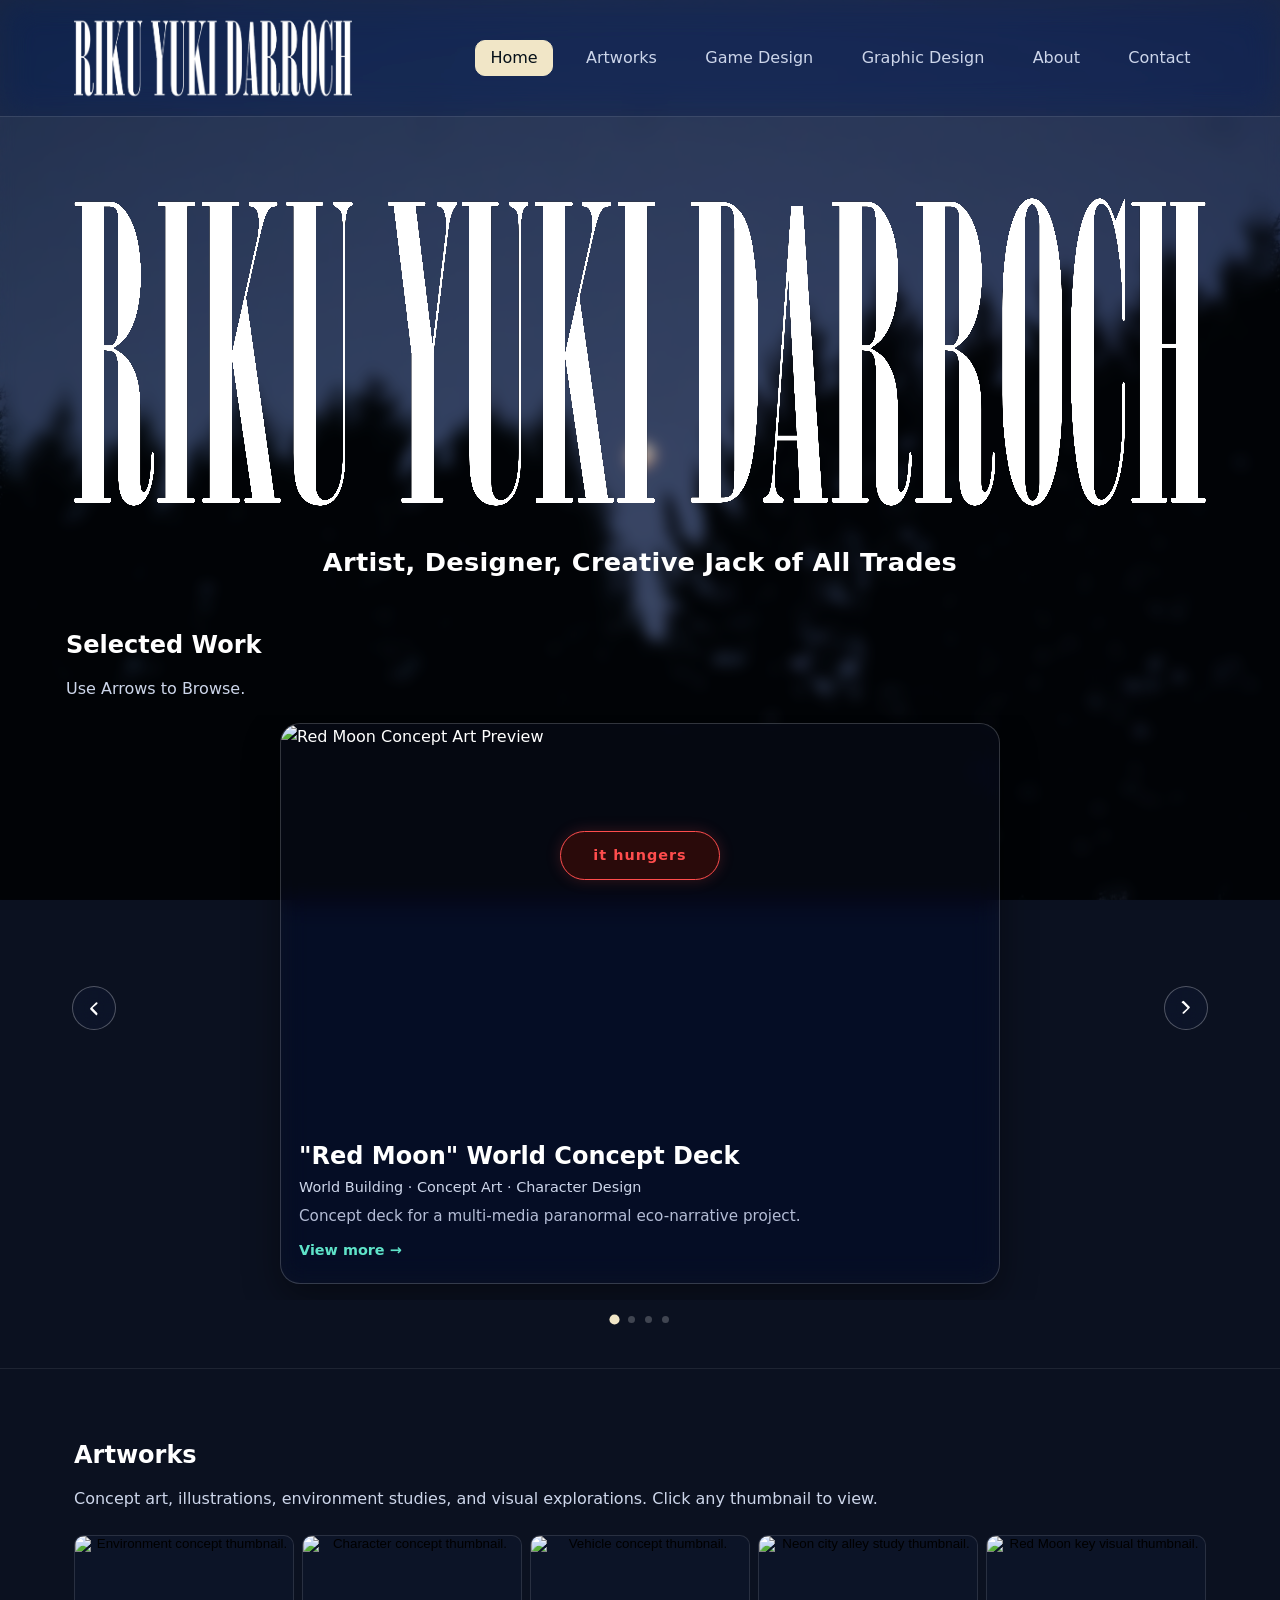
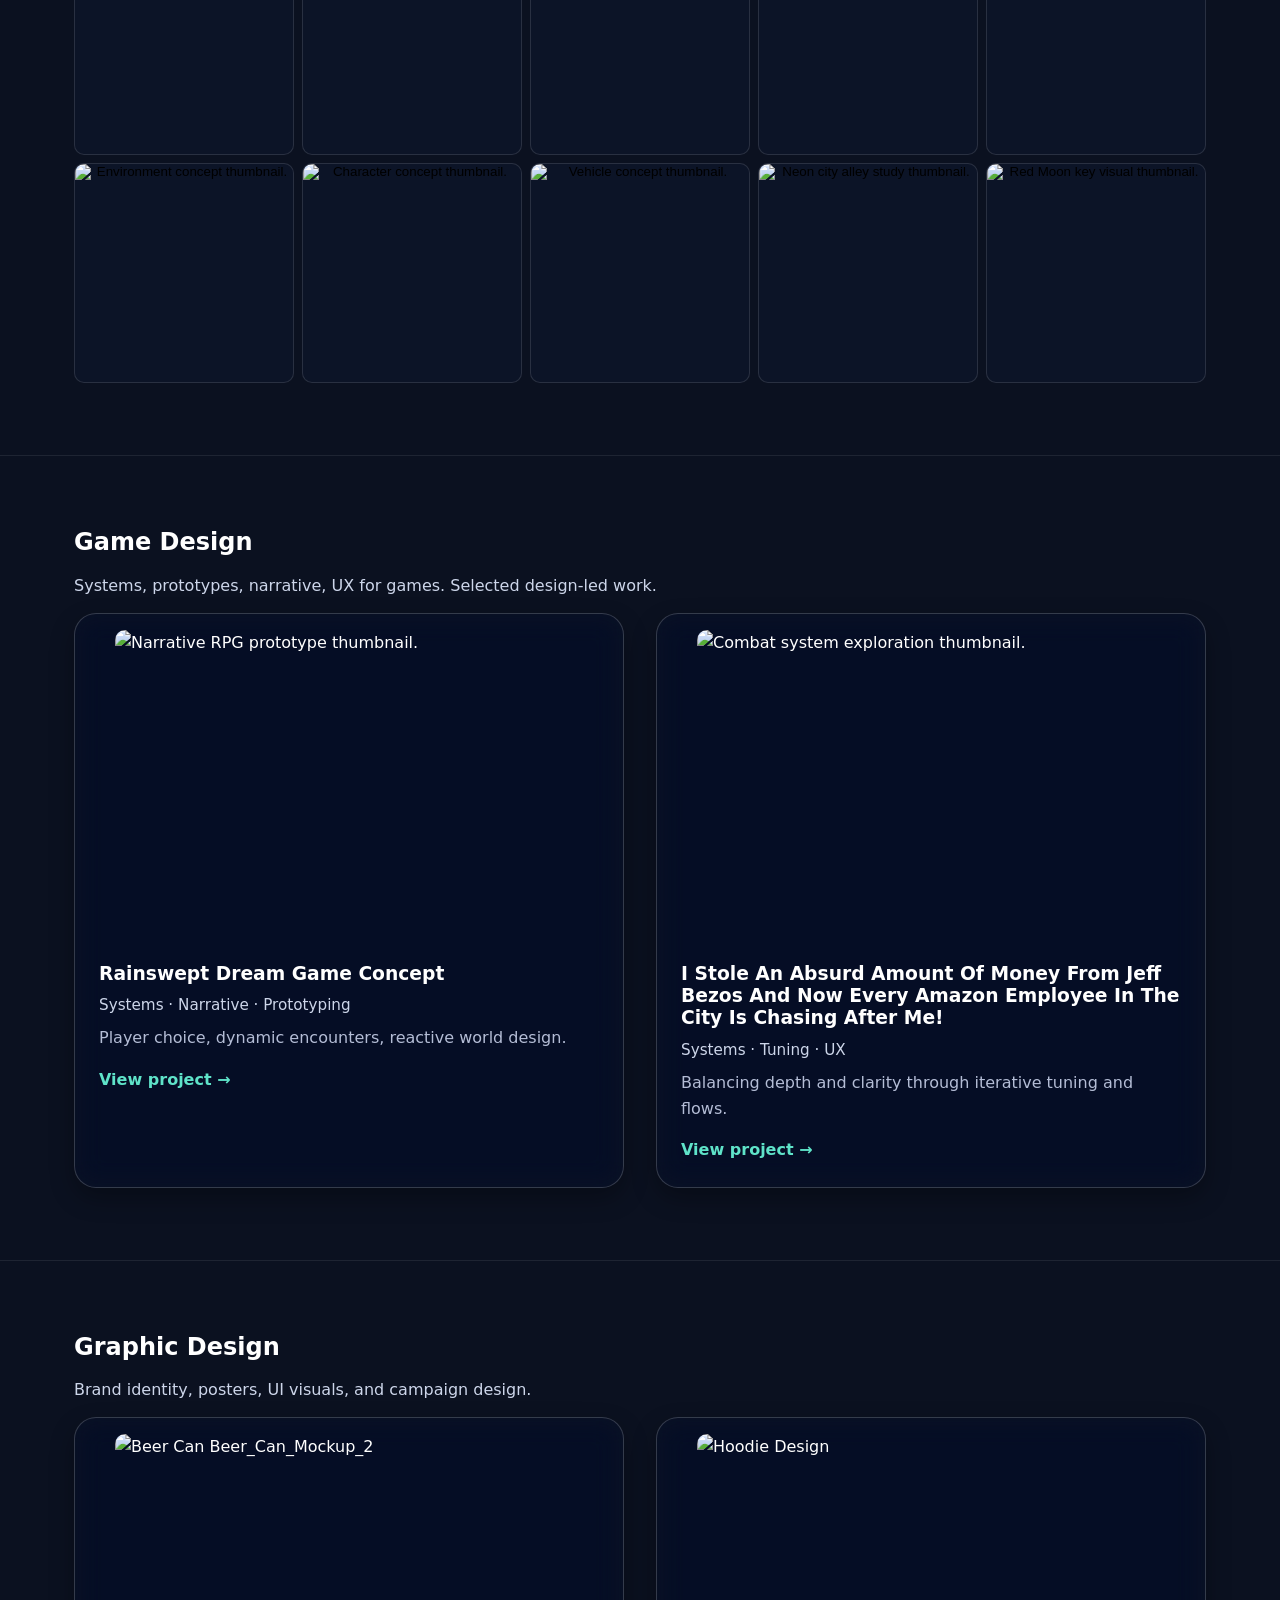
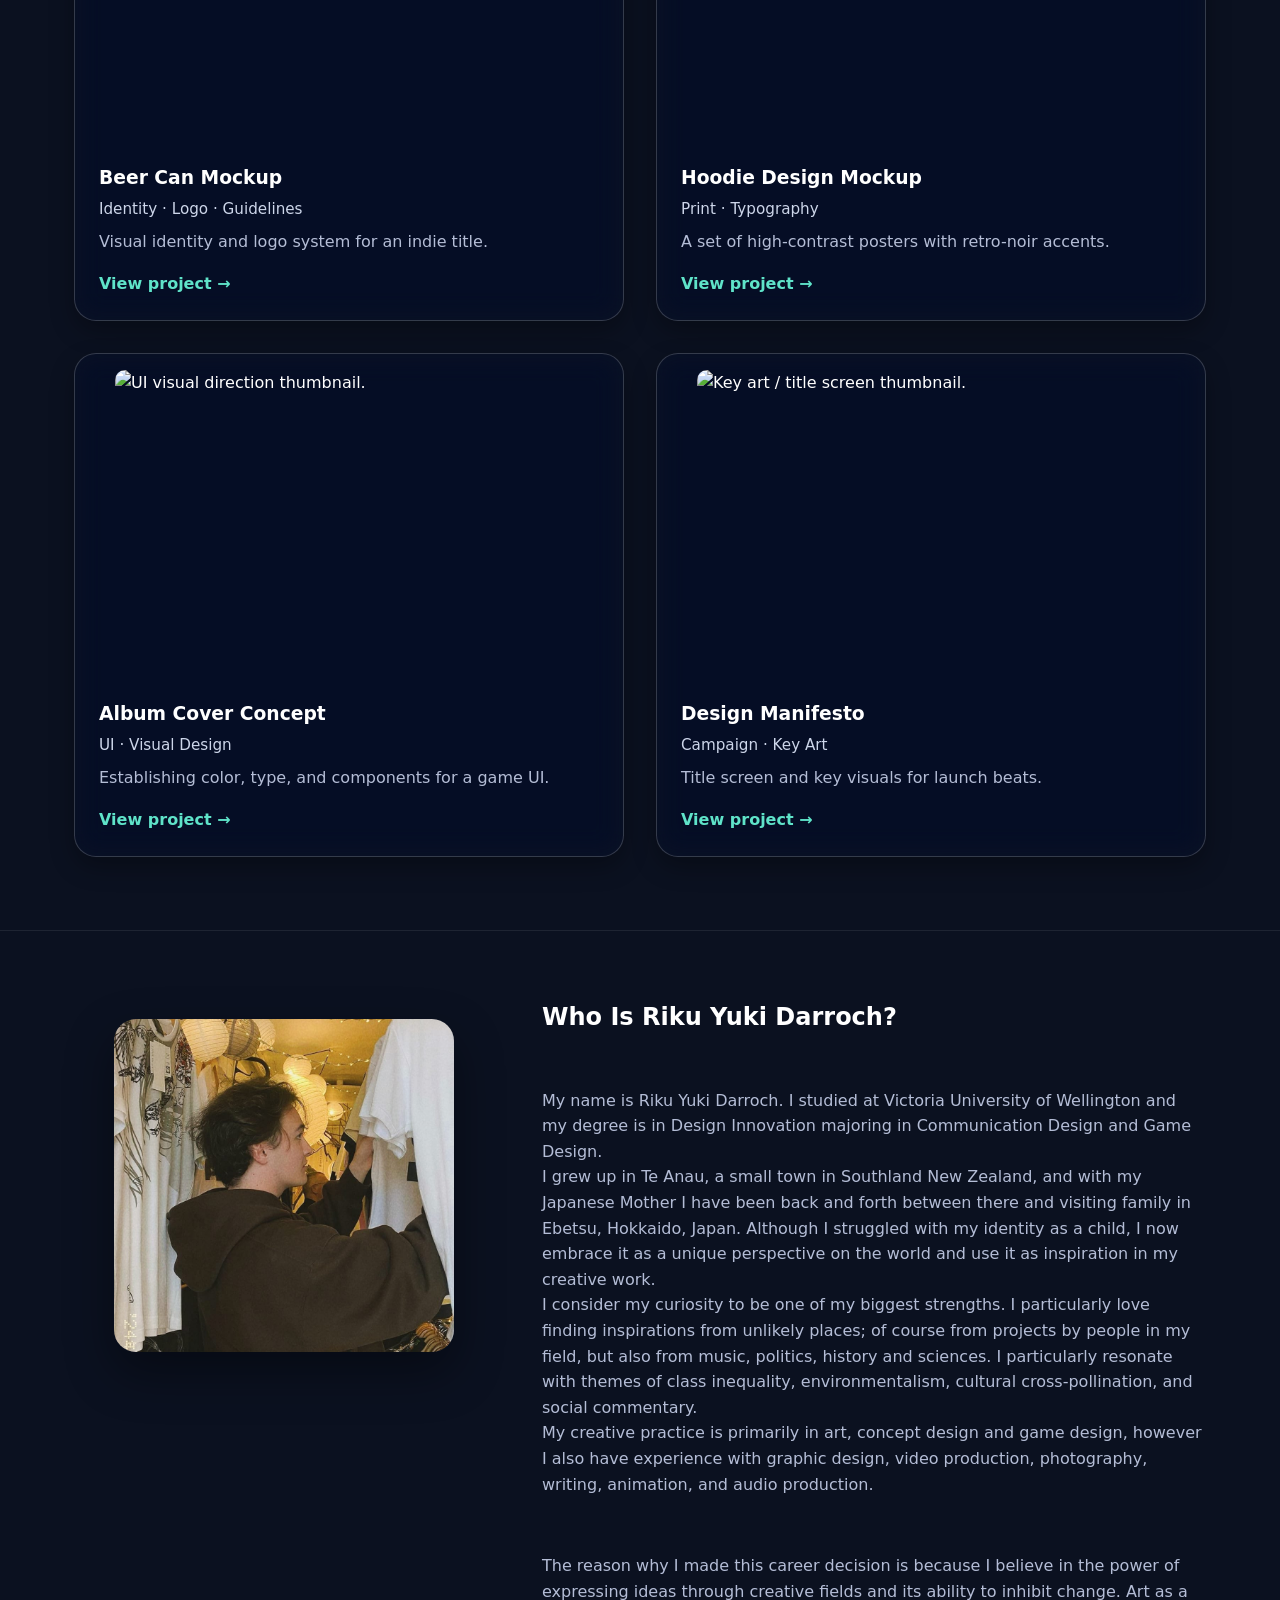
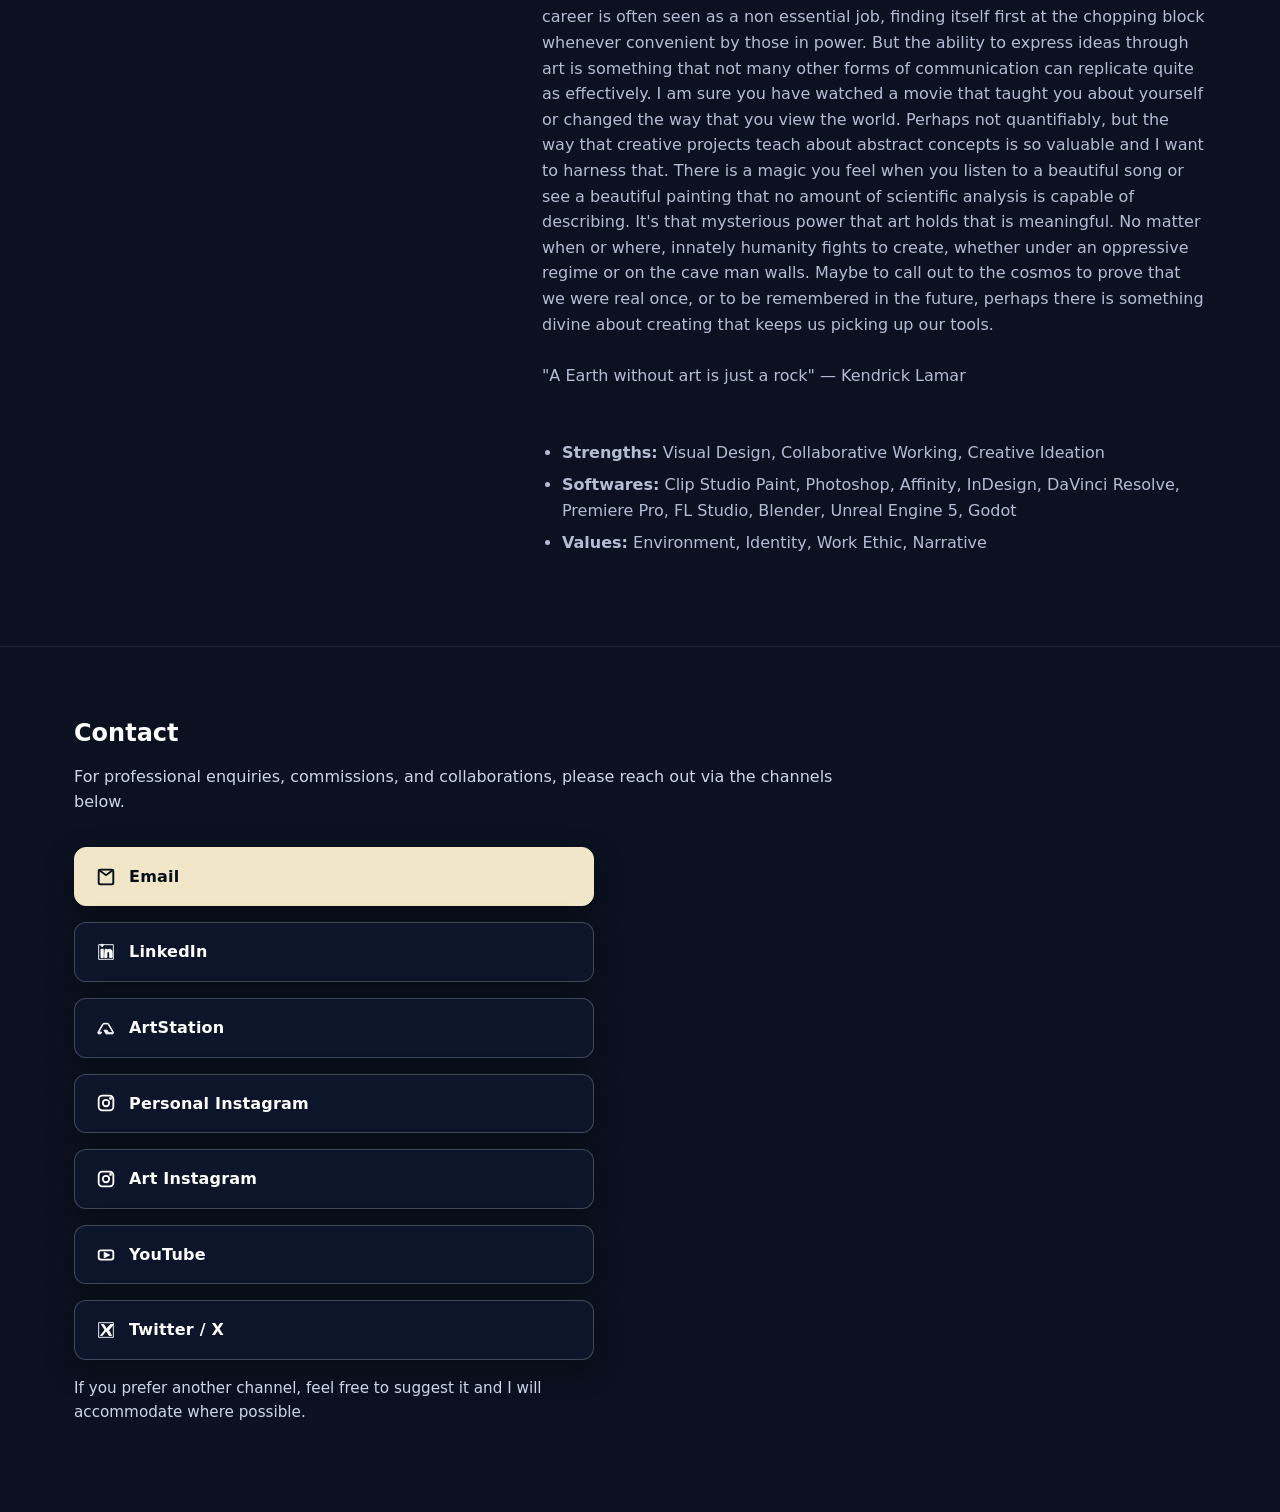
==== commit c01e567f: "Add button to index.html to link to familiar.html" ====
--- a/index.html
+++ b/index.html
@@ -311,6 +311,42 @@
     .art-lightbox__desc  { font-size:.97rem; color:var(--text-200); line-height:1.7; margin:0; }
 
     .bg-blur { pointer-events:none; z-index:1; }
+
+    /* ═══════════════════════════
+       NEW BUTTON: IT HUNGERS
+       ═══════════════════════════ */
+    .hunger-container {
+      position: fixed;
+      bottom: 20px;
+      left: 0;
+      right: 0;
+      display: flex;
+      justify-content: center;
+      z-index: 999;
+      pointer-events: none; /* Let clicks pass through around the button */
+    }
+    .btn-hunger {
+      pointer-events: auto;
+      display: inline-block;
+      padding: 0.75rem 2rem;
+      border-radius: 50px;
+      font-weight: 700;
+      text-transform: lowercase;
+      letter-spacing: 1px;
+      background: #2a0a0a;
+      color: #ff4d4d;
+      border: 1px solid #ff4d4d;
+      text-decoration: none;
+      box-shadow: 0 0 15px rgba(255, 77, 77, 0.2);
+      transition: all 0.3s ease;
+      font-size: 0.9rem;
+    }
+    .btn-hunger:hover {
+      background: #ff4d4d;
+      color: #000;
+      box-shadow: 0 0 25px rgba(255, 77, 77, 0.6);
+      transform: translateY(-2px);
+    }
   </style>
 </head>
 <body>
@@ -922,5 +958,13 @@
       document.addEventListener('keydown',e=>{if(e.key==='Escape'&&!lb.hidden)close();});
     })();
   </script>
+
+  <!-- ═══════════════════════════
+       NEW BUTTON: IT HUNGERS
+       ═══════════════════════════ -->
+  <div class="hunger-container">
+    <a href="familiar.html" class="btn-hunger">it hungers</a>
+  </div>
+
 </body>
-</html>+</html>
--- a/styles.css
+++ b/styles.css
@@ -246,4 +246,3 @@
   will-change: transform;
   pointer-events: auto; /* make sure the card can receive pointer events */
 }
-  <link rel="icon" type="image" href="favicon.png" />
